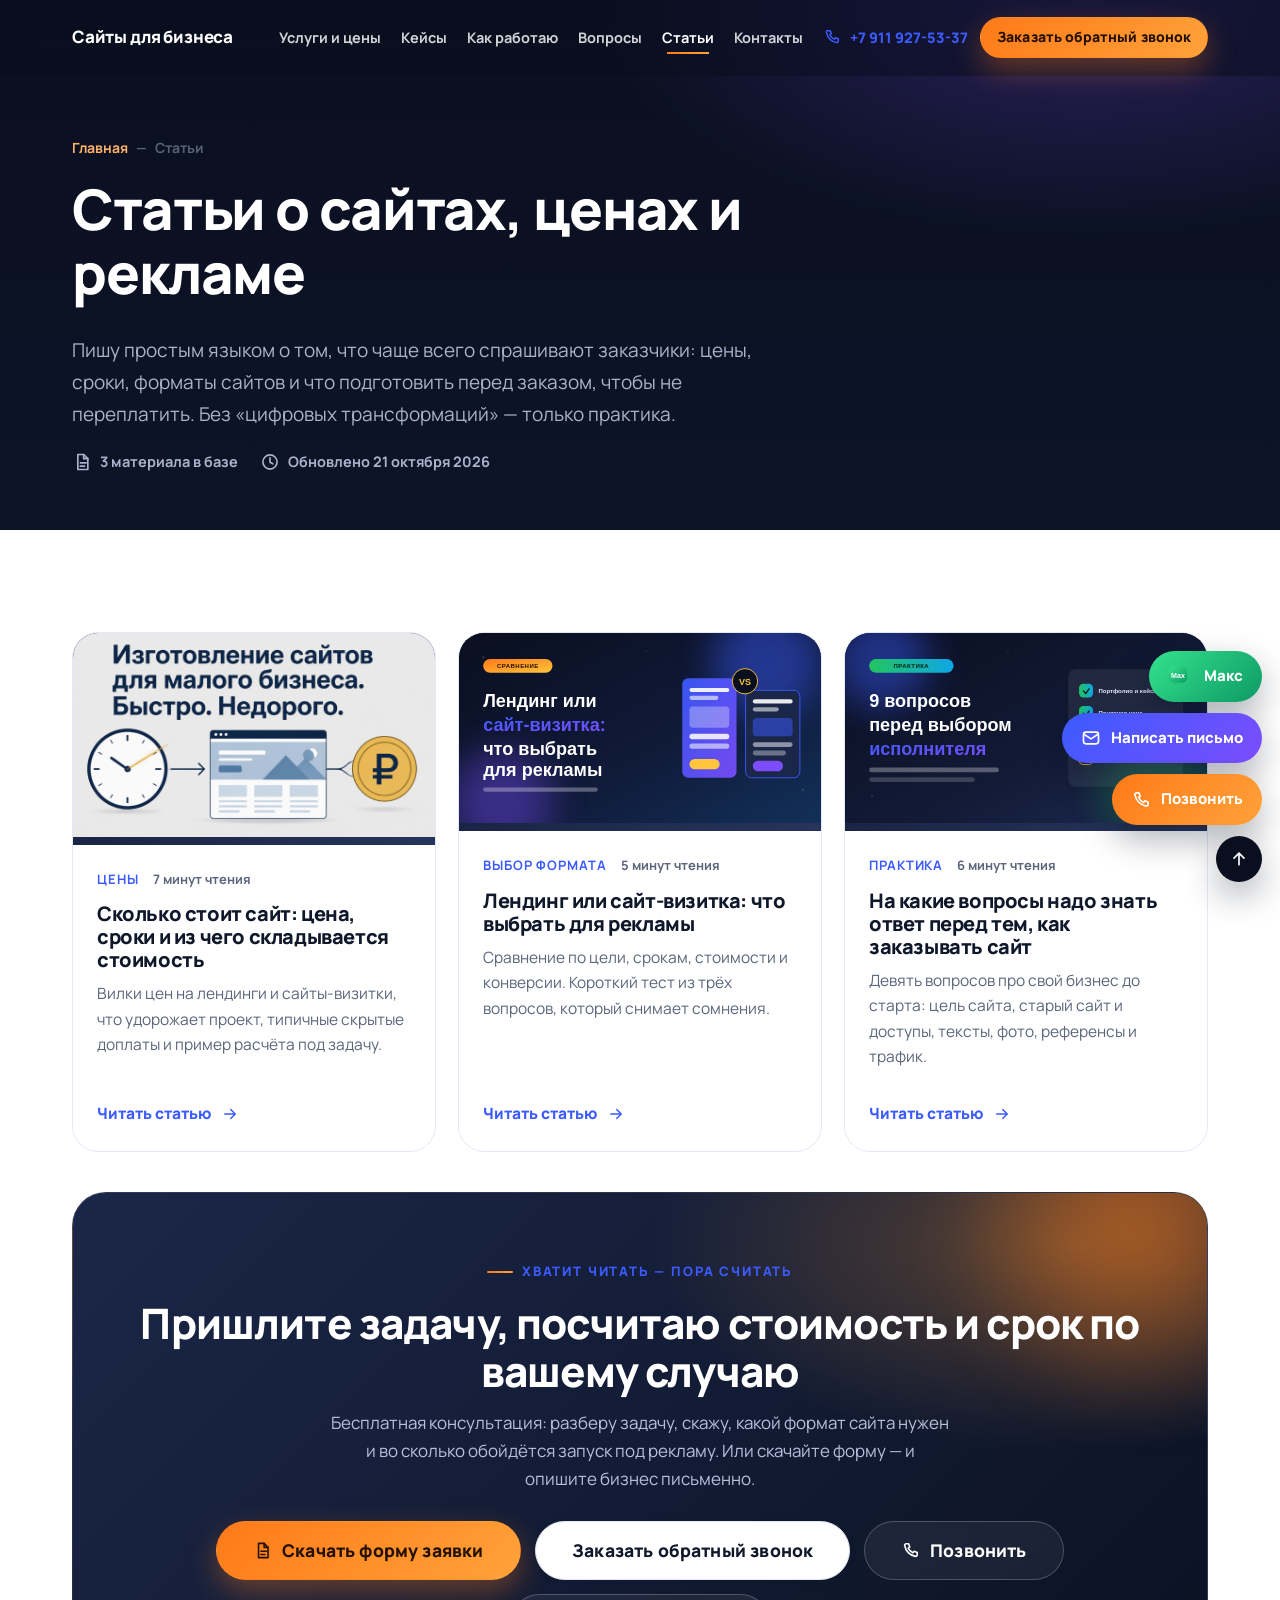
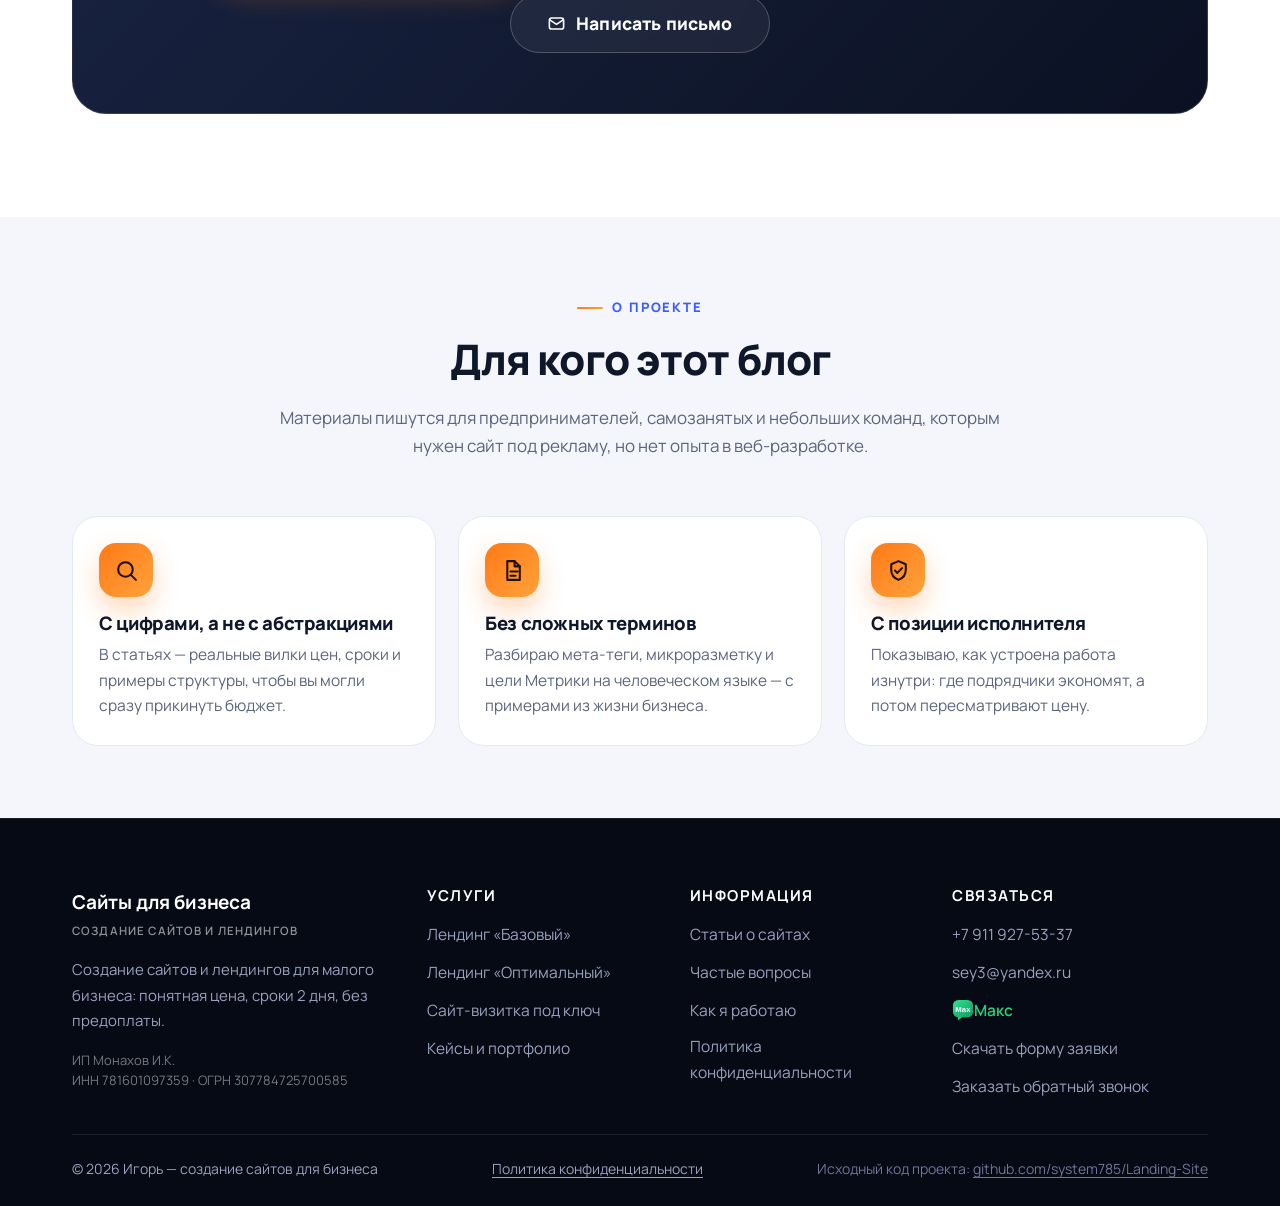
==== articles.html @ fd6c244c "Девять вопросов вместо восьми, раздел 9, опечатка, ссылки на Макс (max.ru) и фирменный зелёный стиль" ====
<!DOCTYPE html>
<html lang="ru">
<head>
  <meta charset="UTF-8">
  <meta name="viewport" content="width=device-width, initial-scale=1.0">

  <title>Статьи о создании сайтов, ценах и сроках | Игорь</title>
  <meta name="description" content="Полезные статьи для предпринимателей: сколько стоит сайт, лендинг или сайт-визитка, что подготовить к заказу и не переплатить. Пишу практикующий разработчик.">
  <meta name="keywords" content="статьи о сайтах, стоимость сайта, лендинг или сайт визитка, что нужно перед заказом сайта, SEO для малого бизнеса">
  <meta name="author" content="Игорь — создание сайтов для бизнеса">
  <meta name="robots" content="index, follow, max-image-preview:large">
  <meta name="theme-color" content="#0A0F1F">
  <link rel="canonical" href="https://system785.github.io/Landing-Site/articles.html">

  <meta property="og:type" content="website">
  <meta property="og:locale" content="ru_RU">
  <meta property="og:site_name" content="Игорь — сайты для бизнеса">
  <meta property="og:title" content="Статьи о создании сайтов, ценах и сроках">
  <meta property="og:description" content="Сколько стоит сайт, что выбрать для рекламы и как не переплатить подрядчику — практические материалы с цифрами.">
  <meta property="og:url" content="https://system785.github.io/Landing-Site/articles.html">
  <meta name="twitter:card" content="summary_large_image">
  <meta name="twitter:title" content="Статьи о создании сайтов, ценах и сроках">
  <meta name="twitter:description" content="Практические материалы о ценах, сроках и выборе подрядчика на сайт.">

  <link rel="icon" type="image/svg+xml" href="img/favicon.svg">
  <link rel="preconnect" href="https://fonts.googleapis.com">
  <link rel="preconnect" href="https://fonts.gstatic.com" crossorigin>
  <link href="https://fonts.googleapis.com/css2?family=Manrope:wght@500;600;700;800&display=swap" rel="stylesheet">
  <link rel="stylesheet" href="css/style.css">

  <script type="application/ld+json">
  {
    "@context": "https://schema.org",
    "@type": "CollectionPage",
    "name": "Статьи о создании сайтов и ценах",
    "url": "https://system785.github.io/Landing-Site/articles.html",
    "inLanguage": "ru-RU",
    "isPartOf": {"@type": "WebSite", "name": "Игорь — сайты для бизнеса", "url": "https://system785.github.io/Landing-Site/"},
    "hasPart": [
      {"@type": "Article", "headline": "Сколько стоит сайт: цена, сроки и из чего складывается стоимость", "url": "https://system785.github.io/Landing-Site/articles/skolko-stoit-sayt-yandex-direct.html", "datePublished": "2026-10-20", "author": {"@type": "Person", "name": "Игорь"}},
      {"@type": "Article", "headline": "Лендинг или сайт-визитка: что выбрать для рекламы", "url": "https://system785.github.io/Landing-Site/articles/lending-ili-sayt-vizitka.html", "datePublished": "2026-10-20", "author": {"@type": "Person", "name": "Игорь"}},
      {"@type": "Article", "headline": "На какие вопросы надо знать ответ перед тем, как заказывать сайт", "url": "https://system785.github.io/Landing-Site/articles/voprosy-pered-zakazom-sayta.html", "datePublished": "2026-10-21", "author": {"@type": "Person", "name": "Игорь"}}
    ]
  }
  </script>

  <script type="application/ld+json">
  {
    "@context": "https://schema.org",
    "@type": "BreadcrumbList",
    "itemListElement": [
      {"@type": "ListItem", "position": 1, "name": "Главная", "item": "https://system785.github.io/Landing-Site/"},
      {"@type": "ListItem", "position": 2, "name": "Статьи", "item": "https://system785.github.io/Landing-Site/articles.html"}
    ]
  }
  </script>
</head>
<body>

  <svg xmlns="http://www.w3.org/2000/svg" style="display:none" aria-hidden="true">
    <symbol id="i-check" viewBox="0 0 24 24"><path d="M4 12.5l5 5L20 6.5"/></symbol>
    <symbol id="i-phone" viewBox="0 0 24 24"><path d="M6.6 3.5h3l1.5 4-2 1.5a12 12 0 0 0 5.9 5.9l1.5-2 4 1.5v3a2 2 0 0 1-2.2 2A17.5 17.5 0 0 1 4.6 5.7 2 2 0 0 1 6.6 3.5z"/></symbol>
    <symbol id="i-mail" viewBox="0 0 24 24"><rect x="3" y="5" width="18" height="14" rx="3"/><path d="M3.5 7.5L12 13l8.5-5.5"/></symbol>
    <symbol id="i-clock" viewBox="0 0 24 24"><circle cx="12" cy="12" r="8.5"/><path d="M12 7v5.2l3.4 2"/></symbol>
    <symbol id="i-shield" viewBox="0 0 24 24"><path d="M12 3l7 3v5.2c0 4.9-3.4 8.4-7 9.8-3.6-1.4-7-4.9-7-9.8V6z"/><path d="M8.6 12l2.3 2.3 4.5-4.6"/></symbol>
    <symbol id="i-arrow" viewBox="0 0 24 24"><path d="M5 12h13M13 6l6 6-6 6"/></symbol>
    <symbol id="i-doc" viewBox="0 0 24 24"><path d="M7 3h7l5 5v13H7z"/><path d="M14 3v5h5M10 13h7M10 17h5"/></symbol>
    <symbol id="i-chat" viewBox="0 0 24 24"><path d="M4 5.5h16v11H9.5L4.5 20.5V16.5H4z"/><path d="M8 10h8M8 13h5"/></symbol>
    <symbol id="i-search" viewBox="0 0 24 24"><circle cx="11" cy="11" r="7"/><path d="M16.2 16.2L21 21"/></symbol>
  </svg>

  <div class="scroll-progress" aria-hidden="true"></div>
  <a class="skip-link" href="#main">Перейти к содержанию</a>

  <header class="header is-scrolled">
    <div class="header__inner">
      <a class="header__brand" href="index.html">Сайты для бизнеса</a>

      <nav class="nav" aria-label="Основная навигация">
        <a href="index.html#services">Услуги и цены</a>
        <a href="index.html#portfolio">Кейсы</a>
        <a href="index.html#process">Как работаю</a>
        <a href="index.html#faq">Вопросы</a>
        <a href="articles.html" data-page>Статьи</a>
        <a href="index.html#contacts">Контакты</a>
      </nav>

      <div class="header__actions">
        <a class="link-phone" href="tel:+79119275337">
          <svg class="icon" aria-hidden="true"><use href="#i-phone"/></svg>+7 911 927-53-37
        </a>
        <a class="btn btn--cta btn--sm" href="#form" data-modal-open>Заказать обратный звонок</a>
        <button class="burger" type="button" aria-label="Открыть меню" aria-expanded="false">
          <span></span><span></span><span></span>
        </button>
      </div>
    </div>
  </header>

  <div class="mobile-menu">
    <a class="m-link" href="index.html">Главная</a>
    <a class="m-link" href="index.html#services">Услуги и цены</a>
    <a class="m-link" href="index.html#portfolio">Кейсы</a>
    <a class="m-link" href="index.html#process">Как я работаю</a>
    <a class="m-link" href="index.html#faq">Частые вопросы</a>
    <a class="m-link" href="articles.html" data-page>Статьи</a>
    <a class="m-link" href="index.html#contacts">Контакты</a>
    <div class="m-contacts">
      <a href="tel:+79119275337"><svg class="icon" aria-hidden="true"><use href="#i-phone"/></svg>+7 911 927-53-37</a>
      <a href="mailto:sey3@yandex.ru"><svg class="icon" aria-hidden="true"><use href="#i-mail"/></svg>sey3@yandex.ru</a>
      <a class="btn btn--cta" href="#form" data-modal-open>Заказать обратный звонок</a>
    </div>
  </div>

  <main id="main">

    <section class="page-head">
      <div class="container">
        <nav class="breadcrumbs" aria-label="Хлебные крошки">
          <a href="index.html">Главная</a><span>—</span><span>Статьи</span>
        </nav>
        <h1>Статьи о сайтах, ценах и рекламе</h1>
        <p class="lead" style="color:#A9B3CC; max-width:720px">
          Пишу простым языком о том, что чаще всего спрашивают заказчики: цены, сроки, форматы сайтов
          и что подготовить перед заказом, чтобы не переплатить. Без «цифровых трансформаций» — только практика.
        </p>
        <div class="page-head__meta">
          <span><svg class="icon" aria-hidden="true"><use href="#i-doc"/></svg> 3 материала в базе</span>
          <span><svg class="icon" aria-hidden="true"><use href="#i-clock"/></svg> Обновлено 21 октября 2026</span>
        </div>
      </div>
    </section>

    <section class="section">
      <div class="container">
        <div class="grid grid-3">
          <article class="article-card reveal">
            <div class="article-card__img">
              <img src="img/banner-price.jpg" width="1536" height="1024" alt="Обложка статьи: сколько стоит сайт — часы, браузер и монетка">
            </div>
            <div class="article-card__body">
              <div class="article-card__meta">Цены <span>7 минут чтения</span></div>
              <h2 style="font-size:20px; margin-bottom:10px">
                <a href="articles/skolko-stoit-sayt-yandex-direct.html">Сколько стоит сайт: цена, сроки и из чего складывается стоимость</a>
              </h2>
              <p>Вилки цен на лендинги и сайты-визитки, что удорожает проект, типичные скрытые доплаты и пример расчёта под задачу.</p>
              <a class="article-card__more" href="articles/skolko-stoit-sayt-yandex-direct.html">
                Читать статью <svg class="icon" aria-hidden="true"><use href="#i-arrow"/></svg>
              </a>
            </div>
          </article>

          <article class="article-card reveal" style="--d:.1s">
            <div class="article-card__img">
              <img src="img/article-landing.svg" width="1200" height="630" alt="Обложка статьи: лендинг или сайт-визитка">
            </div>
            <div class="article-card__body">
              <div class="article-card__meta">Выбор формата <span>5 минут чтения</span></div>
              <h2 style="font-size:20px; margin-bottom:10px">
                <a href="articles/lending-ili-sayt-vizitka.html">Лендинг или сайт-визитка: что выбрать для рекламы</a>
              </h2>
              <p>Сравнение по цели, срокам, стоимости и конверсии. Короткий тест из трёх вопросов, который снимает сомнения.</p>
              <a class="article-card__more" href="articles/lending-ili-sayt-vizitka.html">
                Читать статью <svg class="icon" aria-hidden="true"><use href="#i-arrow"/></svg>
              </a>
            </div>
          </article>

          <article class="article-card reveal" style="--d:.2s">
            <div class="article-card__img">
              <img src="img/article-check.svg" width="1200" height="630" alt="Обложка статьи: вопросы, которые стоит знать до заказа сайта">
            </div>
            <div class="article-card__body">
              <div class="article-card__meta">Практика <span>6 минут чтения</span></div>
              <h2 style="font-size:20px; margin-bottom:10px">
                <a href="articles/voprosy-pered-zakazom-sayta.html">На какие вопросы надо знать ответ перед тем, как заказывать сайт</a>
              </h2>
              <p>Девять вопросов про свой бизнес до старта: цель сайта, старый сайт и доступы, тексты, фото, референсы и трафик.</p>
              <a class="article-card__more" href="articles/voprosy-pered-zakazom-sayta.html">
                Читать статью <svg class="icon" aria-hidden="true"><use href="#i-arrow"/></svg>
              </a>
            </div>
          </article>
        </div>

        <div class="cta-box mt-40 reveal zoom" id="form">
          <span class="eyebrow">Хватит читать — пора считать</span>
          <h2>Пришлите задачу, посчитаю стоимость и срок по вашему случаю</h2>
          <p>Бесплатная консультация: разберу задачу, скажу, какой формат сайта нужен и во сколько обойдётся запуск под рекламу.
            Или скачайте форму — и опишите бизнес письменно.</p>
          <div class="btn-row">
            <a class="btn btn--cta btn--lg" href="files/forma-zayavki.docx" download>
              <svg class="icon" aria-hidden="true"><use href="#i-doc"/></svg> Скачать форму заявки
            </a>
            <a class="btn btn--outline btn--lg" href="#form" data-modal-open>Заказать обратный звонок</a>
            <a class="btn btn--ghost btn--lg" href="tel:+79119275337">
              <svg class="icon" aria-hidden="true"><use href="#i-phone"/></svg> Позвонить
            </a>
            <a class="btn btn--ghost btn--lg" href="mailto:sey3@yandex.ru">
              <svg class="icon" aria-hidden="true"><use href="#i-mail"/></svg> Написать письмо
            </a>
          </div>
        </div>
      </div>
    </section>

    <section class="section section--tint section--tight">
      <div class="container">
        <div class="section-head center reveal">
          <span class="eyebrow">О проекте</span>
          <h2>Для кого этот блог</h2>
          <p>Материалы пишутся для предпринимателей, самозанятых и небольших команд, которым нужен сайт под рекламу, но нет опыта в веб-разработке.</p>
        </div>
        <div class="grid grid-3">
          <article class="trust reveal">
            <i><svg class="icon" aria-hidden="true"><use href="#i-search"/></svg></i>
            <h3>С цифрами, а не с абстракциями</h3>
            <p>В статьях — реальные вилки цен, сроки и примеры структуры, чтобы вы могли сразу прикинуть бюджет.</p>
          </article>
          <article class="trust reveal" style="--d:.1s">
            <i><svg class="icon" aria-hidden="true"><use href="#i-doc"/></svg></i>
            <h3>Без сложных терминов</h3>
            <p>Разбираю мета-теги, микроразметку и цели Метрики на человеческом языке — с примерами из жизни бизнеса.</p>
          </article>
          <article class="trust reveal" style="--d:.2s">
            <i><svg class="icon" aria-hidden="true"><use href="#i-shield"/></svg></i>
            <h3>С позиции исполнителя</h3>
            <p>Показываю, как устроена работа изнутри: где подрядчики экономят, а потом пересматривают цену.</p>
          </article>
        </div>
      </div>
    </section>

  </main>

  <footer class="footer">
    <div class="container">
      <div class="footer__grid">
        <div>
          <div class="footer__brand">
            <b>Сайты для бизнеса</b>
            <span>создание сайтов и лендингов</span>
          </div>
          <p class="footer__about">
            Создание сайтов и лендингов для малого бизнеса: понятная цена,
            сроки 2 дня, без предоплаты.
          </p>
          <p class="footer__legal">
            ИП Монахов И.К.<br>
            ИНН 781601097359 · ОГРН 307784725700585
          </p>
        </div>

        <div>
          <h4>Услуги</h4>
          <ul>
            <li><a href="index.html#services">Лендинг «Базовый»</a></li>
            <li><a href="index.html#services">Лендинг «Оптимальный»</a></li>
            <li><a href="index.html#services">Сайт-визитка под ключ</a></li>
            <li><a href="index.html#portfolio">Кейсы и портфолио</a></li>
          </ul>
        </div>

        <div>
          <h4>Информация</h4>
          <ul>
            <li><a href="articles.html">Статьи о сайтах</a></li>
            <li><a href="index.html#faq">Частые вопросы</a></li>
            <li><a href="index.html#process">Как я работаю</a></li>
            <li><a href="privacy.html">Политика конфиденциальности</a></li>
          </ul>
        </div>

        <div>
          <h4>Связаться</h4>
          <ul>
            <li><a href="tel:+79119275337">+7 911 927-53-37</a></li>
            <li><a href="mailto:sey3@yandex.ru">sey3@yandex.ru</a></li>
            <li><a class="link-max" href="https://max.ru/" target="_blank" rel="noopener"><img class="max-logo" src="img/max-logo.svg" alt="" width="22" height="22">Макс</a></li>
            <li><a href="files/forma-zayavki.docx" download>Скачать форму заявки</a></li>
            <li><a href="#form" data-modal-open>Заказать обратный звонок</a></li>
          </ul>
        </div>
      </div>

      <div class="footer__bottom">
        <span>© <span data-year>2026</span> Игорь — создание сайтов для бизнеса</span>
        <span><a href="privacy.html">Политика конфиденциальности</a></span>
        <span class="footer__dev">
          Исходный код проекта:
          <a href="https://github.com/system785/Landing-Site" target="_blank" rel="noopener">github.com/system785/Landing-Site</a>
        </span>
      </div>
    </div>
  </footer>

  <div class="fab">
    <a class="fab__wa" href="https://max.ru/" target="_blank" rel="noopener"
       aria-label="Написать в мессенджер Макс">
      <img class="max-logo" src="img/max-logo.svg" alt="" width="22" height="22"><span class="fab__label">Макс</span>
    </a>
    <a class="fab__mail" href="mailto:sey3@yandex.ru" aria-label="Написать письмо">
      <svg class="icon" aria-hidden="true"><use href="#i-mail"/></svg><span class="fab__label">Написать письмо</span>
    </a>
    <a class="fab__call" href="tel:+79119275337" aria-label="Позвонить">
      <svg class="icon" aria-hidden="true"><use href="#i-phone"/></svg><span class="fab__label">Позвонить</span>
    </a>
    <button class="fab__top" type="button" aria-label="Наверх">
      <svg class="icon" aria-hidden="true" style="transform:rotate(-90deg)"><use href="#i-arrow"/></svg>
    </button>
  </div>

  <div class="modal" role="dialog" aria-modal="true" aria-labelledby="modal-title">
    <div class="modal__card">
      <button class="modal__close" type="button" aria-label="Закрыть" data-modal-close>&times;</button>
      <div class="modal__head">
        <h3 id="modal-title">Заказать обратный звонок</h3>
        <p>Оставьте контакты — вернусь с расчётом цены и срока в течение 30 минут.</p>
      </div>
      <form data-lead-form novalidate>
        <div class="form-grid">
          <div class="field">
            <label for="m-name">Как вас зовут *</label>
            <input type="text" id="m-name" name="name" placeholder="Например: Игорь" required autocomplete="name">
            <span class="field__error">Пожалуйста, укажите имя</span>
          </div>
          <div class="field">
            <label for="m-phone">Телефон *</label>
            <input type="tel" id="m-phone" name="phone" placeholder="+7 (___) ___-__-__" required autocomplete="tel">
            <span class="field__error">Укажите телефон не короче 10 цифр</span>
          </div>
          <div class="field">
            <label for="m-task">Что нужно сделать</label>
            <textarea id="m-task" name="task" placeholder="Например: лендинг под рекламу ремонт квартир"></textarea>
          </div>
        </div>
        <button class="btn btn--cta btn--block btn--lg mt-24" type="submit">
          Отправить заявку <svg class="icon" aria-hidden="true"><use href="#i-arrow"/></svg>
        </button>
        <p class="form-note">Нажимая кнопку, вы соглашаетесь с <a href="privacy.html">политикой конфиденциальности</a>.</p>
        <div class="form-success" role="status">
          <i><svg class="icon" aria-hidden="true"><use href="#i-check"/></svg></i>
          <h4>Заявка сформирована!</h4>
          <p>Письмо открылось в почтовом клиенте. Если нет — напишите на sey3@yandex.ru или позвоните: +7 911 927-53-37.</p>
          <div class="btn-row center mt-24">
            <a class="btn btn--outline btn--sm" href="tel:+79119275337">Позвонить</a>
            <a class="btn btn--max btn--sm" href="https://max.ru/" target="_blank" rel="noopener"><img class="max-logo" src="img/max-logo.svg" alt="" width="22" height="22">Макс</a>
          </div>
        </div>
      </form>
    </div>
  </div>

  <script src="js/main.js" defer></script>
</body>
</html>
---- css/style.css ----
/* =========================================================
   Макс — сайты для Яндекс.Директ
   Дизайн-система лендинга: тёмный герой + светлые секции
   ========================================================= */

:root {
  /* Цвета */
  --ink: #0A0F1F;
  --ink-800: #101830;
  --ink-700: #17223F;
  --ink-600: #1F2C4E;
  --paper: #FFFFFF;
  --paper-2: #F4F6FC;
  --paper-3: #EDF0FA;
  --line: #E3E8F5;
  --line-dark: rgba(255, 255, 255, .10);

  --text: #0F172A;
  --muted: #5B657B;
  --muted-dark: #A9B3CC;

  --brand: #3B5BFF;
  --brand-2: #7C4DFF;
  --brand-grad: linear-gradient(135deg, #3B5BFF 0%, #7C4DFF 100%);

  --cta: #FF7A18;
  --cta-2: #FFA23A;
  --cta-grad: linear-gradient(135deg, #FF7A18 0%, #FFA23A 100%);

  --green: #22C55E;
  --red: #EF4444;

  /* Формы и тени */
  --r-sm: 12px;
  --r: 18px;
  --r-lg: 26px;
  --r-xl: 34px;

  --sh-sm: 0 2px 8px rgba(15, 23, 42, .06);
  --sh-md: 0 14px 34px rgba(15, 23, 42, .10);
  --sh-lg: 0 30px 70px rgba(10, 15, 31, .18);
  --sh-cta: 0 12px 30px rgba(255, 122, 24, .35);

  --container: 1180px;
  --header-h: 76px;

  --font: 'Manrope', -apple-system, BlinkMacSystemFont, 'Segoe UI', Roboto,
    'Helvetica Neue', Arial, sans-serif;
}

/* ---------- Reset ---------- */
*,
*::before,
*::after { box-sizing: border-box; }

html {
  scroll-behavior: smooth;
  -webkit-text-size-adjust: 100%;
}

body {
  margin: 0;
  font-family: var(--font);
  font-size: 17px;
  line-height: 1.65;
  color: var(--text);
  background: var(--paper);
  overflow-x: hidden;
  -webkit-font-smoothing: antialiased;
  text-rendering: optimizeLegibility;
}

img, svg { max-width: 100%; }
img { height: auto; }
svg { display: block; }
a { color: inherit; text-decoration: none; }
ul, ol { margin: 0; padding: 0; list-style: none; }
button { font-family: inherit; cursor: pointer; }
input, textarea, select, button { font-family: inherit; font-size: inherit; }

::selection { background: rgba(59, 91, 255, .22); }

.skip-link {
  position: absolute;
  left: -9999px;
  top: 0;
  background: var(--brand);
  color: #fff;
  padding: 10px 18px;
  border-radius: 0 0 10px 0;
  z-index: 999;
}
.skip-link:focus { left: 0; }

/* ---------- Типографика ---------- */
h1, h2, h3, h4 {
  margin: 0 0 .5em;
  line-height: 1.15;
  font-weight: 800;
  letter-spacing: -.02em;
}

h1 { font-size: clamp(32px, 5.2vw, 56px); }
h2 { font-size: clamp(27px, 3.8vw, 42px); }
h3 { font-size: clamp(19px, 2.2vw, 23px); }
h4 { font-size: 17px; font-weight: 700; }

p { margin: 0 0 1em; }
p:last-child { margin-bottom: 0; }

.lead {
  font-size: clamp(16px, 2vw, 19px);
  color: var(--muted);
  line-height: 1.7;
}

.section-dark .lead { color: var(--muted-dark); }

.eyebrow {
  display: inline-flex;
  align-items: center;
  gap: 9px;
  font-size: 13px;
  font-weight: 800;
  letter-spacing: .14em;
  text-transform: uppercase;
  color: var(--brand);
  margin-bottom: 16px;
}
.eyebrow::before {
  content: "";
  width: 26px;
  height: 2px;
  background: var(--cta-grad);
  border-radius: 2px;
}
.section-dark .eyebrow { color: #93A8FF; }

.text-grad {
  background: var(--cta-grad);
  -webkit-background-clip: text;
  background-clip: text;
  color: transparent;
}
.text-brand {
  background: var(--brand-grad);
  -webkit-background-clip: text;
  background-clip: text;
  color: transparent;
}

/* ---------- Иконки ---------- */
.icon {
  width: 20px;
  height: 20px;
  fill: none;
  stroke: currentColor;
  stroke-width: 2;
  stroke-linecap: round;
  stroke-linejoin: round;
  flex: none;
}
.btn .icon { width: 19px; height: 19px; }
.hero__points .icon { width: 18px; height: 18px; }
.pain i .icon,
.trust i .icon,
.contact-item i .icon,
.float-card i .icon { width: 25px; height: 25px; }
.faq__q .icon { width: 22px; height: 22px; }
.about__list .icon { width: 22px; height: 22px; }
.price-card ul li .icon { width: 18px; height: 18px; }
.price-card__term .icon { width: 16px; height: 16px; }
.price-note .icon { width: 22px; height: 22px; color: var(--brand); }
.form-success i .icon { width: 32px; height: 32px; stroke-width: 2.6; }
.article-card__more .icon { width: 18px; height: 18px; }
.mobile-menu .m-contacts .icon { width: 21px; height: 21px; }
.link-phone .icon { width: 18px; height: 18px; }

/* ---------- Раскладка ---------- */
.container {
  width: 100%;
  max-width: var(--container);
  margin-inline: auto;
  padding-inline: 22px;
}

.section { padding: clamp(56px, 8vw, 104px) 0; position: relative; }
.section--tight { padding: clamp(44px, 6vw, 72px) 0; }

.section--tint { background: var(--paper-2); }

.section-dark {
  background: var(--ink);
  color: #fff;
  overflow: hidden;
}
.section-dark h2,
.section-dark h3 { color: #fff; }

.section-head {
  max-width: 760px;
  margin-bottom: clamp(32px, 5vw, 56px);
}
.section-head.center {
  margin-inline: auto;
  text-align: center;
}
.section-head.center .eyebrow { justify-content: center; }
.section-head p { color: var(--muted); font-size: 17px; }
.section-dark .section-head p { color: var(--muted-dark); }

.grid { display: grid; gap: 22px; }
.grid-2 { grid-template-columns: repeat(2, 1fr); }
.grid-3 { grid-template-columns: repeat(3, 1fr); }
.grid-4 { grid-template-columns: repeat(4, 1fr); }

/* ---------- Кнопки ---------- */
.btn {
  position: relative;
  display: inline-flex;
  align-items: center;
  justify-content: center;
  gap: 10px;
  padding: 15px 28px;
  border: 1px solid transparent;
  border-radius: 999px;
  font-weight: 800;
  font-size: 16px;
  line-height: 1.2;
  letter-spacing: .01em;
  text-align: center;
  transition: transform .25s cubic-bezier(.22, 1, .36, 1),
    box-shadow .25s ease, background-color .25s ease, color .25s ease,
    border-color .25s ease, filter .25s ease;
  will-change: transform;
}
.btn svg { flex: none; }
.btn:hover { transform: translateY(-3px); }
.btn:active { transform: translateY(-1px) scale(.99); }
.btn:focus-visible { outline: 3px solid rgba(59, 91, 255, .55); outline-offset: 3px; }

.btn--cta {
  background: var(--cta-grad);
  color: #231000;
  box-shadow: var(--sh-cta);
}
.btn--cta:hover { filter: brightness(1.06); box-shadow: 0 18px 38px rgba(255, 122, 24, .42); }

.btn--brand {
  background: var(--brand-grad);
  color: #fff;
  box-shadow: 0 12px 30px rgba(59, 91, 255, .35);
}
.btn--brand:hover { box-shadow: 0 18px 38px rgba(59, 91, 255, .45); }

.btn--ghost {
  background: rgba(255, 255, 255, .06);
  border-color: rgba(255, 255, 255, .22);
  color: #fff;
  backdrop-filter: blur(8px);
}
.btn--ghost:hover { background: rgba(255, 255, 255, .14); border-color: rgba(255, 255, 255, .4); }

.btn--outline {
  background: #fff;
  border-color: var(--line);
  color: var(--text);
  box-shadow: var(--sh-sm);
}
.btn--outline:hover { border-color: var(--brand); color: var(--brand); box-shadow: var(--sh-md); }

.btn--dark { background: var(--ink); color: #fff; }
.btn--dark:hover { background: var(--ink-700); box-shadow: var(--sh-md); }

.btn--sm { padding: 11px 20px; font-size: 14.5px; }
.btn--lg { padding: 18px 36px; font-size: 17.5px; }
.btn--block { width: 100%; }

.btn-row {
  display: flex;
  flex-wrap: wrap;
  gap: 14px;
  align-items: center;
}
.btn-row.center { justify-content: center; }

.link-phone {
  display: inline-flex;
  align-items: center;
  gap: 9px;
  font-weight: 800;
  white-space: nowrap;
  color: var(--brand);
  transition: color .2s ease, transform .2s ease;
}
.link-phone:hover { color: var(--brand-2); transform: translateY(-2px); }
.section-dark .link-phone { color: #FFB268; }
.section-dark .link-phone:hover { color: #FFD1A8; }

/* ---------- Шапка ---------- */
.header {
  position: fixed;
  inset: 0 0 auto;
  z-index: 100;
  height: var(--header-h);
  display: flex;
  align-items: center;
  background: rgba(10, 15, 31, .55);
  backdrop-filter: blur(14px);
  -webkit-backdrop-filter: blur(14px);
  border-bottom: 1px solid transparent;
  transition: background .35s ease, height .35s ease, border-color .35s ease,
    box-shadow .35s ease;
}
.header.is-scrolled {
  height: 66px;
  background: rgba(255, 255, 255, .92);
  border-bottom-color: var(--line);
  box-shadow: 0 8px 30px rgba(15, 23, 42, .08);
}
.header__inner {
  display: flex;
  align-items: center;
  gap: 16px;
  width: 100%;
  max-width: var(--container);
  margin-inline: auto;
  padding-inline: 22px;
}

.header__brand {
  display: inline-flex;
  align-items: baseline;
  gap: 8px;
  flex: none;
  margin-right: 8px;
  font-weight: 800;
  font-size: 17px;
  letter-spacing: -.01em;
  white-space: nowrap;
  color: #fff;
  transition: color .3s ease;
}
.header__brand i {
  font-style: normal;
  font-size: 11px;
  font-weight: 700;
  letter-spacing: .12em;
  text-transform: uppercase;
  opacity: .55;
}
.header.is-scrolled .header__brand { color: var(--text); }

.logo {
  display: inline-flex;
  align-items: center;
  gap: 11px;
  font-weight: 800;
  color: #fff;
  flex: none;
  transition: color .3s ease;
}
.header.is-scrolled .logo { color: var(--text); }

.logo__mark {
  width: 40px;
  height: 40px;
  flex: none;
  border-radius: 13px;
  background: var(--cta-grad);
  display: grid;
  place-items: center;
  color: #241000;
  font-size: 19px;
  font-weight: 800;
  box-shadow: 0 8px 20px rgba(255, 122, 24, .35);
}
.logo__text { display: flex; flex-direction: column; line-height: 1.1; }
.logo__text b { font-size: 17px; letter-spacing: -.01em; }
.logo__text span { font-size: 11.5px; font-weight: 600; opacity: .7; letter-spacing: .04em; }

.nav {
  display: flex;
  align-items: center;
  gap: 4px;
  margin-left: auto;
  flex: 1 1 auto;
  justify-content: flex-end;
  min-width: 0;
}
.nav a {
  position: relative;
  padding: 9px 10px;
  border-radius: 10px;
  font-size: 15px;
  font-weight: 700;
  white-space: nowrap;
  color: rgba(255, 255, 255, .82);
  transition: color .25s ease, background .25s ease;
}
.header.is-scrolled .nav a { color: var(--muted); }
.nav a::after {
  content: "";
  position: absolute;
  left: 13px;
  right: 13px;
  bottom: 4px;
  height: 2px;
  background: var(--cta-grad);
  transform: scaleX(0);
  transform-origin: left;
  transition: transform .3s cubic-bezier(.22, 1, .36, 1);
}
.nav a:hover { color: #fff; }
.header.is-scrolled .nav a:hover { color: var(--brand); }
.nav a:hover::after,
.nav a.is-active::after { transform: scaleX(1); }
.nav a.is-active { color: #fff; }
.header.is-scrolled .nav a.is-active { color: var(--brand); }

.header__actions { display: flex; align-items: center; gap: 12px; flex: none; }

.burger {
  display: none;
  width: 46px;
  height: 46px;
  border: 1px solid rgba(255, 255, 255, .25);
  border-radius: 13px;
  background: rgba(255, 255, 255, .08);
  padding: 0;
  position: relative;
}
.header.is-scrolled .burger { border-color: var(--line); background: #fff; }
.burger span {
  position: absolute;
  left: 13px;
  right: 13px;
  height: 2.5px;
  border-radius: 3px;
  background: #fff;
  transition: transform .3s ease, opacity .2s ease, background .3s ease;
}
.header.is-scrolled .burger span { background: var(--text); }
.burger span:nth-child(1) { top: 16px; }
.burger span:nth-child(2) { top: 22px; }
.burger span:nth-child(3) { top: 28px; }
.burger.is-open span:nth-child(1) { transform: translateY(6px) rotate(45deg); }
.burger.is-open span:nth-child(2) { opacity: 0; }
.burger.is-open span:nth-child(3) { transform: translateY(-6px) rotate(-45deg); }

/* Мобильное меню */
.mobile-menu {
  position: fixed;
  inset: 0;
  z-index: 99;
  background: rgba(10, 15, 31, .97);
  backdrop-filter: blur(10px);
  padding: calc(var(--header-h) + 26px) 26px 40px;
  display: flex;
  flex-direction: column;
  gap: 6px;
  opacity: 0;
  visibility: hidden;
  transform: translateY(-12px);
  transition: opacity .35s ease, transform .35s ease, visibility .35s;
  overflow-y: auto;
}
.mobile-menu.is-open { opacity: 1; visibility: visible; transform: none; }
.mobile-menu a.m-link {
  padding: 15px 4px;
  font-size: 21px;
  font-weight: 800;
  color: #fff;
  border-bottom: 1px solid rgba(255, 255, 255, .09);
  transition: color .2s ease, padding-left .25s ease;
}
.mobile-menu a.m-link:hover { color: var(--cta-2); padding-left: 8px; }
.mobile-menu .m-contacts { margin-top: auto; display: grid; gap: 12px; padding-top: 26px; }
.mobile-menu .m-contacts a {
  display: flex;
  align-items: center;
  gap: 11px;
  color: #fff;
  font-weight: 700;
}

/* Прогресс скролла */
.scroll-progress {
  position: fixed;
  top: 0;
  left: 0;
  height: 3px;
  width: 0;
  z-index: 120;
  background: var(--cta-grad);
  box-shadow: 0 0 12px rgba(255, 122, 24, .7);
  transition: width .1s linear;
}

/* ---------- Герой ---------- */
.hero {
  position: relative;
  padding: calc(var(--header-h) + clamp(40px, 7vw, 86px)) 0 clamp(50px, 7vw, 90px);
  background: radial-gradient(1100px 620px at 78% 8%, rgba(124, 77, 255, .30), transparent 60%),
    radial-gradient(900px 560px at 8% 92%, rgba(59, 91, 255, .26), transparent 62%),
    linear-gradient(180deg, #0A0F1F 0%, #0D1428 60%, #0A0F1F 100%);
  color: #fff;
  overflow: hidden;
}
.hero::after {
  content: "";
  position: absolute;
  inset: auto 0 0;
  height: 1px;
  background: rgba(255, 255, 255, .08);
}

.hero__grid {
  position: relative;
  z-index: 2;
  display: grid;
  grid-template-columns: 1.08fr .92fr;
  gap: clamp(28px, 5vw, 56px);
  align-items: center;
}

.hero__badge {
  display: inline-flex;
  align-items: center;
  gap: 10px;
  padding: 8px 16px 8px 9px;
  border-radius: 999px;
  background: rgba(255, 255, 255, .07);
  border: 1px solid rgba(255, 255, 255, .16);
  font-size: 13.5px;
  font-weight: 700;
  color: #DCE3F5;
  margin-bottom: 22px;
}
.hero__badge b {
  background: var(--cta-grad);
  color: #241000;
  border-radius: 999px;
  padding: 3px 11px;
  font-size: 12.5px;
  letter-spacing: .03em;
}

.hero h1 { color: #fff; margin-bottom: 20px; }
.hero h1 .text-grad { filter: drop-shadow(0 6px 22px rgba(255, 122, 24, .35)); }

.hero__sub {
  font-size: clamp(16px, 2vw, 19px);
  color: #B7C0DA;
  max-width: 560px;
  margin-bottom: 28px;
}

.hero__points {
  display: flex;
  flex-wrap: wrap;
  gap: 10px 22px;
  margin-bottom: 30px;
}
.hero__points li {
  display: flex;
  align-items: center;
  gap: 9px;
  font-size: 15px;
  font-weight: 700;
  color: #D7DDF0;
}
.hero__points svg { color: var(--green); }

.hero__note {
  display: flex;
  align-items: center;
  gap: 12px;
  margin-top: 24px;
  font-size: 14px;
  color: #93A0C0;
}
.hero__avatars { display: flex; }
.hero__avatars span {
  width: 34px;
  height: 34px;
  border-radius: 50%;
  border: 2px solid var(--ink);
  margin-left: -10px;
  display: grid;
  place-items: center;
  font-size: 14px;
  font-weight: 800;
  color: #fff;
}
.hero__avatars span:first-child { margin-left: 0; }
.hero__avatars span:nth-child(1) { background: linear-gradient(135deg, #3B5BFF, #7C4DFF); }
.hero__avatars span:nth-child(2) { background: linear-gradient(135deg, #FF7A18, #FFA23A); }
.hero__avatars span:nth-child(3) { background: linear-gradient(135deg, #22C55E, #0EA5E9); }

/* Портрет */
.hero__visual { position: relative; }

.portrait {
  position: relative;
  border-radius: var(--r-xl);
  overflow: hidden;
  box-shadow: var(--sh-lg);
  border: 1px solid rgba(255, 255, 255, .14);
  animation: floatY 7s ease-in-out infinite;
  background: linear-gradient(160deg, #1B2748, #101832);
}
.portrait img { width: 100%; height: auto; aspect-ratio: 6 / 7; object-fit: cover; object-position: center 20%; }
.about__media img { width: 100%; height: auto; aspect-ratio: 6 / 7; object-fit: cover; object-position: center 20%; }

.float-card {
  position: absolute;
  display: flex;
  align-items: center;
  gap: 11px;
  padding: 12px 17px;
  border-radius: 16px;
  background: rgba(255, 255, 255, .95);
  color: var(--text);
  box-shadow: 0 18px 44px rgba(0, 0, 0, .35);
  font-size: 14px;
  font-weight: 700;
  z-index: 3;
  animation: floatY 5.5s ease-in-out infinite;
}
.float-card i {
  width: 38px;
  height: 38px;
  border-radius: 12px;
  display: grid;
  place-items: center;
  font-style: normal;
  font-size: 18px;
  color: #fff;
  flex: none;
}
.float-card b { display: block; font-size: 16px; font-weight: 800; letter-spacing: -.01em; }
.float-card small { color: var(--muted); font-weight: 600; font-size: 12.5px; }
.float-card--1 { top: 7%; left: -7%; animation-delay: .4s; }
.float-card--1 i { background: var(--brand-grad); }
.float-card--2 { bottom: 16%; right: -6%; animation-delay: 1.4s; }
.float-card--2 i { background: var(--cta-grad); }
.float-card--3 { bottom: -4%; left: 4%; animation-delay: 2.2s; }
.float-card--3 i { background: linear-gradient(135deg, #22C55E, #16A34A); }

.blob {
  position: absolute;
  border-radius: 50%;
  filter: blur(70px);
  opacity: .55;
  pointer-events: none;
  z-index: 1;
}
.blob--1 { width: 460px; height: 460px; background: #7C4DFF; top: -140px; right: -120px; }
.blob--2 { width: 380px; height: 380px; background: #3B5BFF; bottom: -160px; left: -120px; }
.blob--3 { width: 300px; height: 300px; background: #FF7A18; top: 40%; left: 44%; opacity: .18; }

/* ---------- Полоса цифр ---------- */
.stats {
  background: linear-gradient(90deg, #0D1428, #131C38, #0D1428);
  border-block: 1px solid rgba(255, 255, 255, .08);
  padding: clamp(26px, 4vw, 40px) 0;
}
.stats__grid {
  display: grid;
  grid-template-columns: repeat(4, 1fr);
  gap: 18px;
  text-align: center;
}
.stat b {
  display: block;
  font-size: clamp(26px, 3.6vw, 40px);
  font-weight: 800;
  letter-spacing: -.03em;
  background: var(--cta-grad);
  -webkit-background-clip: text;
  background-clip: text;
  color: transparent;
  line-height: 1.1;
}
.stat span {
  font-size: 14px;
  color: var(--muted-dark);
  font-weight: 600;
}

/* ---------- Карточки болей ---------- */
.pain {
  position: relative;
  background: #fff;
  border: 1px solid var(--line);
  border-radius: var(--r-lg);
  padding: 28px 26px;
  transition: transform .35s cubic-bezier(.22, 1, .36, 1), box-shadow .35s ease,
    border-color .35s ease;
  overflow: hidden;
}
.pain::before {
  content: "";
  position: absolute;
  inset: 0 auto 0 0;
  width: 4px;
  background: var(--cta-grad);
  transform: scaleY(0);
  transform-origin: top;
  transition: transform .4s cubic-bezier(.22, 1, .36, 1);
}
.pain:hover { transform: translateY(-8px); box-shadow: var(--sh-md); border-color: transparent; }
.pain:hover::before { transform: scaleY(1); }
.pain i {
  width: 52px;
  height: 52px;
  border-radius: 16px;
  display: grid;
  place-items: center;
  background: rgba(59, 91, 255, .10);
  color: var(--brand);
  margin-bottom: 16px;
}
.pain h3 { margin-bottom: 8px; font-size: 19px; }
.pain p { color: var(--muted); font-size: 15.5px; margin: 0; }

/* ---------- Услуги и цены ---------- */
.price-card {
  position: relative;
  display: flex;
  flex-direction: column;
  background: #fff;
  border: 1px solid var(--line);
  border-radius: var(--r-lg);
  padding: 32px 28px;
  transition: transform .35s cubic-bezier(.22, 1, .36, 1), box-shadow .35s ease;
}
.price-card:hover { transform: translateY(-10px); box-shadow: var(--sh-lg); }
.price-card__tag {
  position: absolute;
  top: -14px;
  left: 50%;
  transform: translateX(-50%);
  background: var(--cta-grad);
  color: #241000;
  font-size: 12.5px;
  font-weight: 800;
  letter-spacing: .06em;
  text-transform: uppercase;
  padding: 6px 16px;
  border-radius: 999px;
  box-shadow: 0 8px 20px rgba(255, 122, 24, .4);
  white-space: nowrap;
}
.price-card h3 { font-size: 21px; margin-bottom: 6px; }
.price-card__desc { color: var(--muted); font-size: 15px; min-height: 48px; }
.price-card__sum {
  display: flex;
  flex-wrap: wrap;
  align-items: baseline;
  gap: 2px 10px;
  margin: 14px 0 4px;
}
.price-card__sum b {
  font-size: clamp(34px, 4vw, 44px);
  font-weight: 800;
  letter-spacing: -.03em;
  color: var(--text);
  white-space: nowrap;
}
.price-card__sum span {
  color: var(--muted);
  font-weight: 700;
  font-size: 14px;
  flex-basis: 100%;
}
.price-card__old { color: #94A0B8; text-decoration: line-through; font-weight: 700; font-size: 15px; }
.price-card__term {
  display: inline-flex;
  align-items: center;
  gap: 7px;
  font-size: 14px;
  font-weight: 700;
  color: var(--brand);
  background: rgba(59, 91, 255, .09);
  padding: 6px 13px;
  border-radius: 999px;
  align-self: flex-start;
  margin-bottom: 18px;
}
.price-card ul { display: grid; gap: 11px; margin-bottom: 24px; }
.price-card ul li {
  display: flex;
  gap: 11px;
  font-size: 15.5px;
  color: var(--muted);
  line-height: 1.5;
}
.price-card ul li svg { flex: none; color: var(--green); margin-top: 3px; }
.price-card ul li b { color: var(--text); font-weight: 700; }
.price-card .btn { margin-top: auto; }
.price-card__foot { display: grid; gap: 10px; margin-top: auto; }

.price-card--dark {
  background: linear-gradient(165deg, #131C38 0%, #0B1122 100%);
  border-color: rgba(255, 255, 255, .14);
  color: #fff;
  box-shadow: 0 34px 70px rgba(10, 15, 31, .35);
}
.price-card--dark h3,
.price-card--dark .price-card__sum b { color: #fff; }
.price-card--dark .price-card__desc,
.price-card--dark .price-card__sum span,
.price-card--dark ul li { color: #AEB8D2; }
.price-card--dark ul li b { color: #fff; }
.price-card--dark .price-card__old { color: #7C87A6; }

.price-note {
  margin-top: 30px;
  display: flex;
  align-items: center;
  gap: 14px;
  flex-wrap: wrap;
  justify-content: center;
  background: rgba(255, 255, 255, .7);
  border: 1px dashed var(--line);
  border-radius: var(--r);
  padding: 16px 22px;
  font-size: 15px;
  color: var(--muted);
  text-align: center;
}
.price-note b { color: var(--text); }

/* Компактный прайс вместо трёх тарифов */
.price-single {
  display: grid;
  grid-template-columns: repeat(2, minmax(0, 1fr));
  gap: 26px;
  align-items: stretch;
  max-width: 960px;
  margin-inline: auto;
}
.price-single .price-card { display: flex; flex-direction: column; }
.price-single .price-card__desc { margin-bottom: 4px; }
.price-single .price-card ul { margin-bottom: 18px; }

@media (max-width: 860px) {
  .price-single { grid-template-columns: 1fr; }
}

/* ---------- Кейсы ---------- */
.case {
  position: relative;
  background: #fff;
  border: 1px solid var(--line);
  border-radius: var(--r-lg);
  overflow: hidden;
  transition: transform .35s cubic-bezier(.22, 1, .36, 1), box-shadow .35s ease;
  display: flex;
  flex-direction: column;
}
.case:hover { transform: translateY(-9px); box-shadow: var(--sh-lg); }
.case__img { position: relative; overflow: hidden; background: var(--ink-700); }
.case__img img {
  width: 100%;
  transition: transform .6s cubic-bezier(.22, 1, .36, 1);
}
.case:hover .case__img img { transform: scale(1.05); }
.case__badge {
  position: absolute;
  top: 14px;
  left: 14px;
  background: rgba(10, 15, 31, .78);
  backdrop-filter: blur(6px);
  color: #fff;
  font-size: 12.5px;
  font-weight: 700;
  padding: 6px 13px;
  border-radius: 999px;
}
.case__body { padding: 24px 24px 26px; display: flex; flex-direction: column; flex: 1; }
.case__body h3 { font-size: 20px; margin-bottom: 8px; }
.case__body p { color: var(--muted); font-size: 15.5px; }
.case__metrics {
  display: flex;
  gap: 18px;
  flex-wrap: wrap;
  padding-top: 16px;
  margin-top: auto;
  border-top: 1px dashed var(--line);
}
.case__metrics div b { display: block; font-size: 21px; font-weight: 800; color: var(--brand); letter-spacing: -.02em; }
.case__metrics div span { font-size: 13px; color: var(--muted); font-weight: 600; }

/* ---------- Процесс ---------- */
.steps { position: relative; display: grid; gap: 18px; }
.step {
  position: relative;
  display: grid;
  grid-template-columns: 64px 1fr;
  gap: 20px;
  align-items: start;
  padding: 22px 24px;
  border-radius: var(--r-lg);
  background: rgba(255, 255, 255, .045);
  border: 1px solid rgba(255, 255, 255, .10);
  transition: background .35s ease, border-color .35s ease, transform .35s ease;
}
.step:hover {
  background: rgba(255, 255, 255, .085);
  border-color: rgba(255, 162, 58, .45);
  transform: translateX(8px);
}
.step__num {
  width: 64px;
  height: 64px;
  border-radius: 20px;
  display: grid;
  place-items: center;
  font-size: 24px;
  font-weight: 800;
  background: var(--brand-grad);
  color: #fff;
  box-shadow: 0 14px 30px rgba(59, 91, 255, .35);
}
.step:nth-child(even) .step__num { background: var(--cta-grad); color: #241000; box-shadow: 0 14px 30px rgba(255, 122, 24, .3); }
.step h3 { font-size: 20px; margin-bottom: 6px; }
.step p { color: var(--muted-dark); font-size: 15.5px; margin: 0; }

/* ---------- Доверие ---------- */
.trust {
  background: #fff;
  border: 1px solid var(--line);
  border-radius: var(--r-lg);
  padding: 26px;
  transition: transform .35s ease, box-shadow .35s ease;
}
.trust:hover { transform: translateY(-7px); box-shadow: var(--sh-md); }
.trust i {
  width: 54px;
  height: 54px;
  border-radius: 17px;
  display: grid;
  place-items: center;
  background: var(--cta-grad);
  color: #241000;
  margin-bottom: 16px;
  box-shadow: 0 12px 26px rgba(255, 122, 24, .3);
}
.trust h3 { font-size: 18.5px; margin-bottom: 8px; }
.trust p { color: var(--muted); font-size: 15.5px; margin: 0; }

.about {
  display: grid;
  grid-template-columns: .9fr 1.1fr;
  gap: clamp(26px, 5vw, 54px);
  align-items: center;
}
.about__media {
  position: relative;
  border-radius: var(--r-xl);
  overflow: hidden;
  box-shadow: var(--sh-lg);
  border: 1px solid var(--line);
}
.about__list { display: grid; gap: 14px; margin-top: 22px; }
.about__list li {
  display: flex;
  gap: 13px;
  align-items: flex-start;
  background: var(--paper-2);
  border: 1px solid var(--line);
  border-radius: var(--r);
  padding: 15px 18px;
  transition: border-color .3s ease, transform .3s ease, background .3s ease;
}
.about__list li:hover { border-color: var(--brand); transform: translateX(6px); background: #fff; }
.about__list li svg { flex: none; color: var(--brand); margin-top: 3px; }
.about__list li b { display: block; font-size: 16px; }
.about__list li span { color: var(--muted); font-size: 15px; }

/* ---------- FAQ ---------- */
.faq { display: grid; gap: 14px; max-width: 860px; margin-inline: auto; }
.faq__item {
  background: #fff;
  border: 1px solid var(--line);
  border-radius: var(--r);
  overflow: hidden;
  transition: box-shadow .3s ease, border-color .3s ease;
}
.faq__item.is-open { border-color: var(--brand); box-shadow: var(--sh-md); }
.faq__q {
  width: 100%;
  display: flex;
  align-items: center;
  gap: 16px;
  padding: 20px 22px;
  background: none;
  border: 0;
  text-align: left;
  font-size: 17px;
  font-weight: 800;
  color: var(--text);
  line-height: 1.4;
}
.faq__q:hover { color: var(--brand); }
.faq__icon {
  margin-left: auto;
  flex: none;
  width: 34px;
  height: 34px;
  border-radius: 11px;
  background: var(--paper-3);
  display: grid;
  place-items: center;
  position: relative;
  transition: background .3s ease, transform .35s ease;
}
.faq__icon::before,
.faq__icon::after {
  content: "";
  position: absolute;
  background: var(--text);
  border-radius: 2px;
  transition: transform .35s ease, background .3s ease;
}
.faq__icon::before { width: 14px; height: 2.5px; }
.faq__icon::after { width: 2.5px; height: 14px; }
.faq__item.is-open .faq__icon { background: var(--cta-grad); transform: rotate(180deg); }
.faq__item.is-open .faq__icon::before,
.faq__item.is-open .faq__icon::after { background: #241000; }
.faq__item.is-open .faq__icon::after { transform: scaleY(0); }
.faq__a {
  max-height: 0;
  overflow: hidden;
  transition: max-height .45s cubic-bezier(.4, 0, .2, 1);
}
.faq__a-inner {
  padding: 0 22px 22px;
  color: var(--muted);
  font-size: 16px;
  line-height: 1.7;
}
.faq__a-inner a { color: var(--brand); font-weight: 700; text-decoration: underline; }

/* ---------- Статьи ---------- */
.article-card {
  display: flex;
  flex-direction: column;
  background: #fff;
  border: 1px solid var(--line);
  border-radius: var(--r-lg);
  overflow: hidden;
  transition: transform .35s cubic-bezier(.22, 1, .36, 1), box-shadow .35s ease;
  height: 100%;
}
.article-card:hover { transform: translateY(-9px); box-shadow: var(--sh-lg); }
.article-card__img { overflow: hidden; background: linear-gradient(135deg, #131C38, #27355C); }
.article-card__img img { width: 100%; transition: transform .6s cubic-bezier(.22, 1, .36, 1); }
.article-card:hover .article-card__img img { transform: scale(1.06); }
.article-card__body { padding: 24px; display: flex; flex-direction: column; flex: 1; }
.article-card__meta {
  display: flex;
  flex-wrap: wrap;
  gap: 8px 14px;
  font-size: 13px;
  font-weight: 700;
  color: var(--brand);
  text-transform: uppercase;
  letter-spacing: .07em;
  margin-bottom: 12px;
}
.article-card__meta span { color: var(--muted); text-transform: none; letter-spacing: 0; }
.article-card h3 { font-size: 20px; margin-bottom: 10px; transition: color .25s ease; }
.article-card:hover h3 { color: var(--brand); }
.article-card p { color: var(--muted); font-size: 15.5px; }
.article-card__more {
  margin-top: auto;
  padding-top: 16px;
  display: inline-flex;
  align-items: center;
  gap: 9px;
  font-weight: 800;
  font-size: 15.5px;
  color: var(--brand);
}
.article-card__more svg { transition: transform .3s ease; }
.article-card:hover .article-card__more svg { transform: translateX(6px); }

/* ---------- CTA-блок ---------- */
.cta-box {
  position: relative;
  border-radius: var(--r-xl);
  padding: clamp(34px, 5vw, 60px);
  background:
    radial-gradient(700px 340px at 88% 10%, rgba(255, 162, 58, .30), transparent 60%),
    linear-gradient(135deg, #1B2748 0%, #0B1122 100%);
  color: #fff;
  overflow: hidden;
  text-align: center;
  border: 1px solid rgba(255, 255, 255, .12);
}
.cta-box::before {
  content: "";
  position: absolute;
  width: 420px;
  height: 420px;
  right: -140px;
  top: -180px;
  background: radial-gradient(circle, rgba(255, 122, 24, .55), transparent 65%);
  filter: blur(30px);
}
.cta-box > * { position: relative; z-index: 2; }
.cta-box h2 { color: #fff; margin-bottom: 14px; }
.cta-box p { color: #B7C0DA; max-width: 620px; margin: 0 auto 28px; }
.cta-box .btn-row { justify-content: center; }

/* ---------- Контакты ---------- */
.contacts {
  display: grid;
  grid-template-columns: 1fr 1fr;
  gap: clamp(26px, 4vw, 46px);
  align-items: start;
}
.contact-list { display: grid; gap: 14px; margin-top: 26px; }
.contact-item {
  display: flex;
  align-items: center;
  gap: 15px;
  padding: 16px 18px;
  border-radius: var(--r);
  background: rgba(255, 255, 255, .05);
  border: 1px solid rgba(255, 255, 255, .11);
  transition: background .3s ease, border-color .3s ease, transform .3s ease;
}
.contact-item:hover { background: rgba(255, 255, 255, .1); border-color: rgba(255, 162, 58, .5); transform: translateX(6px); }
.contact-item i {
  width: 46px;
  height: 46px;
  flex: none;
  border-radius: 14px;
  display: grid;
  place-items: center;
  background: var(--brand-grad);
  color: #fff;
}
.contact-item--wa i { background: linear-gradient(135deg, #33E28C, #0F9A66); }
.contact-item--tg i { background: linear-gradient(135deg, #2AABEE, #229ED9); }
.contact-item--mail i { background: var(--cta-grad); color: #241000; }
.contact-item span { display: block; font-size: 13px; color: var(--muted-dark); font-weight: 600; }
.contact-item b { font-size: 17.5px; font-weight: 800; color: #fff; letter-spacing: -.01em; }

.form-card {
  background: #fff;
  color: var(--text);
  border-radius: var(--r-xl);
  padding: clamp(26px, 4vw, 38px);
  box-shadow: var(--sh-lg);
  border: 1px solid rgba(255, 255, 255, .16);
}
.form-card h3 { font-size: 24px; margin-bottom: 6px; color: var(--text); }
.form-card > p { color: var(--muted); font-size: 15.5px; margin-bottom: 22px; }
.form-grid { display: grid; gap: 15px; }
.field label {
  display: block;
  font-size: 14px;
  font-weight: 800;
  margin-bottom: 7px;
  color: var(--text);
}
.field input,
.field textarea,
.field select {
  width: 100%;
  padding: 14px 16px;
  border: 1.5px solid var(--line);
  border-radius: 14px;
  background: var(--paper-2);
  color: var(--text);
  font-size: 16px;
  transition: border-color .25s ease, background .25s ease, box-shadow .25s ease;
}
.field input:focus,
.field textarea:focus,
.field select:focus {
  outline: none;
  border-color: var(--brand);
  background: #fff;
  box-shadow: 0 0 0 4px rgba(59, 91, 255, .14);
}
.field textarea { min-height: 110px; resize: vertical; }
.field--error input,
.field--error textarea { border-color: var(--red); background: #FEF2F2; }
.field__error { display: none; color: var(--red); font-size: 13.5px; font-weight: 700; margin-top: 6px; }
.field--error .field__error { display: block; }

.form-note {
  font-size: 13.5px;
  color: var(--muted);
  margin-top: 14px;
  line-height: 1.55;
}
.form-note a { color: var(--brand); text-decoration: underline; font-weight: 700; }

.form-success {
  display: none;
  text-align: center;
  padding: 20px 6px;
}
.form-success.is-visible { display: block; animation: fadeUp .5s ease both; }
.form-success i {
  width: 66px;
  height: 66px;
  margin: 0 auto 16px;
  border-radius: 50%;
  background: linear-gradient(135deg, #22C55E, #16A34A);
  display: grid;
  place-items: center;
  color: #fff;
}
.form-success h4 { font-size: 21px; margin-bottom: 8px; }
.form-success p { color: var(--muted); font-size: 15.5px; }

/* ---------- Подвал ---------- */
.footer {
  background: #060A14;
  color: #98A2BE;
  padding: clamp(44px, 6vw, 68px) 0 26px;
  border-top: 1px solid rgba(255, 255, 255, .07);
}
.footer__grid {
  display: grid;
  grid-template-columns: 1.4fr 1fr 1fr 1.1fr;
  gap: 30px;
  padding-bottom: 34px;
  border-bottom: 1px solid rgba(255, 255, 255, .09);
}
.footer .logo { color: #fff; margin-bottom: 16px; }
.footer__brand { color: #fff; margin-bottom: 16px; }
.footer__brand b { display: block; font-size: 19px; letter-spacing: -.01em; }
.footer__brand span { display: block; margin-top: 4px; font-size: 11.5px; font-weight: 600; opacity: .55; letter-spacing: .1em; text-transform: uppercase; }
.footer__legal { margin-top: 16px; font-size: 13px; line-height: 1.6; color: rgba(255, 255, 255, .45); }
.footer__about { font-size: 15px; line-height: 1.7; max-width: 320px; }
.footer h4 {
  color: #fff;
  font-size: 15px;
  text-transform: uppercase;
  letter-spacing: .1em;
  margin-bottom: 16px;
}
.footer ul { display: grid; gap: 10px; }
.footer ul a {
  font-size: 15.5px;
  transition: color .25s ease, padding-left .25s ease;
  display: inline-block;
}
.footer ul a:hover { color: var(--cta-2); padding-left: 5px; }
.footer__bottom {
  display: flex;
  flex-wrap: wrap;
  gap: 12px 24px;
  align-items: center;
  justify-content: space-between;
  padding-top: 22px;
  font-size: 14px;
}
.footer__bottom a { text-decoration: underline; text-underline-offset: 3px; }
.footer__bottom a:hover { color: var(--cta-2); }
.footer__dev { color: #6B7699; }

/* ---------- Плавающие кнопки ---------- */
.fab {
  position: fixed;
  right: 18px;
  bottom: 18px;
  z-index: 90;
  display: flex;
  flex-direction: column;
  gap: 11px;
  align-items: flex-end;
}
.fab a,
.fab button {
  display: inline-flex;
  align-items: center;
  gap: 10px;
  padding: 13px 19px;
  border: 0;
  border-radius: 999px;
  font-weight: 800;
  font-size: 15px;
  color: #fff;
  box-shadow: 0 14px 34px rgba(10, 15, 31, .32);
  transition: transform .3s cubic-bezier(.22, 1, .36, 1), box-shadow .3s ease,
    filter .3s, opacity .35s ease, visibility .35s;
}
.fab.is-muted .fab__call,
.fab.is-muted .fab__mail,
.fab.is-muted .fab__wa {
  opacity: 0;
  visibility: hidden;
  transform: translateY(16px) scale(.9);
  pointer-events: none;
}
.fab a:hover,
.fab button:hover { transform: translateY(-4px) scale(1.03); filter: brightness(1.07); }
.fab__call { background: var(--cta-grad); color: #241000; }
.fab__mail { background: var(--brand-grad); }
.fab__wa { background: linear-gradient(135deg, #2BD07A, #0F9A66); }

/* Фирменный логотип Max рядом со ссылками на мессенджер */
.max-logo {
  width: 22px;
  height: 22px;
  border-radius: 7px;
  display: inline-block;
  vertical-align: -5px;
  flex: none;
}
.btn .max-logo { margin-right: 7px; }
.fab__wa .max-logo { width: 20px; height: 20px; margin-right: 6px; vertical-align: -4px; }

.btn--max { background: linear-gradient(135deg, #33E28C, #0F9A66); color: #fff; border-color: transparent; box-shadow: 0 12px 30px rgba(15, 154, 102, .35); }
.btn--max:hover { filter: brightness(1.06); box-shadow: 0 18px 38px rgba(15, 154, 102, .45); }
.link-max { color: #2BD07A; font-weight: 600; }
.link-max:hover { color: #33E28C; }
.fab__wa { background: linear-gradient(135deg, #33E28C, #0F9A66); }
.fab__top {
  width: 46px;
  height: 46px;
  padding: 0 !important;
  justify-content: center;
  background: var(--ink);
  border: 1px solid rgba(255, 255, 255, .18);
  opacity: 0;
  visibility: hidden;
  transform: translateY(14px);
}
.fab__top.is-visible { opacity: 1; visibility: visible; transform: none; }

/* ---------- Модальное окно ---------- */
.modal {
  position: fixed;
  inset: 0;
  z-index: 200;
  display: grid;
  place-items: center;
  padding: 20px;
  background: rgba(6, 10, 20, .72);
  backdrop-filter: blur(6px);
  opacity: 0;
  visibility: hidden;
  transition: opacity .3s ease, visibility .3s;
}
.modal.is-open { opacity: 1; visibility: visible; }
.modal__card {
  width: 100%;
  max-width: 520px;
  background: #fff;
  border-radius: var(--r-lg);
  padding: clamp(26px, 4vw, 38px);
  box-shadow: var(--sh-lg);
  transform: translateY(24px) scale(.97);
  transition: transform .35s cubic-bezier(.22, 1, .36, 1);
  max-height: 92vh;
  overflow-y: auto;
}
.modal.is-open .modal__card { transform: none; }
.modal__close {
  position: absolute;
  top: 14px;
  right: 14px;
  width: 40px;
  height: 40px;
  border: 0;
  border-radius: 12px;
  background: var(--paper-3);
  color: var(--text);
  font-size: 20px;
  line-height: 1;
  display: grid;
  place-items: center;
  transition: background .2s ease, transform .2s ease;
}
.modal__close:hover { background: var(--line); transform: rotate(90deg); }
.modal__head { position: relative; padding-right: 46px; margin-bottom: 20px; }
.modal__head h3 { font-size: 23px; margin-bottom: 6px; }
.modal__head p { color: var(--muted); font-size: 15.5px; margin: 0; }

/* ---------- Анимации ---------- */
@keyframes fadeUp {
  from { opacity: 0; transform: translateY(26px); }
  to { opacity: 1; transform: none; }
}
@keyframes floatY {
  0%, 100% { transform: translateY(0); }
  50% { transform: translateY(-14px); }
}
@keyframes pulseDot {
  0%, 100% { box-shadow: 0 0 0 0 rgba(34, 197, 94, .55); }
  70% { box-shadow: 0 0 0 12px rgba(34, 197, 94, 0); }
}

.reveal {
  opacity: 0;
  transform: translateY(30px);
  transition: opacity .8s cubic-bezier(.22, 1, .36, 1),
    transform .8s cubic-bezier(.22, 1, .36, 1);
  transition-delay: var(--d, 0s);
  will-change: opacity, transform;
}
.reveal.from-left { transform: translateX(-40px); }
.reveal.from-right { transform: translateX(40px); }
.reveal.zoom { transform: scale(.94); }
.reveal.is-visible { opacity: 1; transform: none; }

.scroll-hint {
  display: flex;
  flex-direction: column;
  align-items: center;
  gap: 7px;
  margin-top: 34px;
  font-size: 12.5px;
  letter-spacing: .16em;
  text-transform: uppercase;
  color: #7C87A6;
  font-weight: 700;
}
.scroll-hint i {
  width: 26px;
  height: 42px;
  border: 2px solid rgba(255, 255, 255, .3);
  border-radius: 14px;
  position: relative;
}
.scroll-hint i::after {
  content: "";
  position: absolute;
  left: 50%;
  top: 8px;
  width: 4px;
  height: 8px;
  margin-left: -2px;
  border-radius: 3px;
  background: var(--cta-2);
  animation: scrollWheel 1.8s ease-in-out infinite;
}
@keyframes scrollWheel {
  0% { transform: translateY(0); opacity: 1; }
  70% { transform: translateY(14px); opacity: 0; }
  100% { transform: translateY(0); opacity: 0; }
}

/* ---------- Страница статьи ---------- */
.breadcrumbs {
  display: flex;
  flex-wrap: wrap;
  align-items: center;
  gap: 8px;
  font-size: 14px;
  font-weight: 700;
  color: var(--muted);
  margin-bottom: 22px;
}
.breadcrumbs a { color: var(--brand); }
.breadcrumbs a:hover { text-decoration: underline; }
.breadcrumbs span { opacity: .55; }

.page-head {
  background:
    radial-gradient(800px 380px at 85% 0%, rgba(124, 77, 255, .28), transparent 62%),
    linear-gradient(180deg, #0A0F1F, #0D1428);
  color: #fff;
  padding: calc(var(--header-h) + clamp(34px, 5vw, 60px)) 0 clamp(34px, 5vw, 56px);
}
.page-head h1 { color: #fff; max-width: 900px; }
.page-head .breadcrumbs { color: #98A2BE; margin-bottom: 18px; }
.page-head .breadcrumbs a { color: #FFB268; }
.page-head__meta {
  display: flex;
  flex-wrap: wrap;
  gap: 10px 22px;
  color: #A9B3CC;
  font-size: 14.5px;
  font-weight: 700;
  margin-top: 18px;
}
.page-head__meta span { display: inline-flex; align-items: center; gap: 8px; }

.article-wrap {
  display: grid;
  grid-template-columns: minmax(0, 1fr) 320px;
  gap: 44px;
  align-items: start;
}

.prose {
  font-size: 17.5px;
  line-height: 1.78;
  color: #232B3F;
}
.prose > p { margin-bottom: 1.25em; }
.prose h2 {
  font-size: clamp(23px, 3vw, 30px);
  margin: 1.7em 0 .6em;
  color: var(--text);
  position: relative;
  padding-left: 18px;
}
.prose h2::before {
  content: "";
  position: absolute;
  left: 0;
  top: .18em;
  bottom: .18em;
  width: 5px;
  border-radius: 4px;
  background: var(--cta-grad);
}
.prose h3 { font-size: clamp(19px, 2.3vw, 22px); margin: 1.5em 0 .5em; color: var(--text); }
.prose strong { color: var(--text); }
.prose a { color: var(--brand); font-weight: 700; text-decoration: underline; text-underline-offset: 3px; }
.prose ul, .prose ol { margin: 0 0 1.3em; padding-left: 0; display: grid; gap: 10px; }
.prose ul li {
  position: relative;
  padding-left: 34px;
}
.prose ul li::before {
  content: "";
  position: absolute;
  left: 4px;
  top: .55em;
  width: 16px;
  height: 16px;
  border-radius: 50%;
  background: rgba(59, 91, 255, .14);
  border: 4px solid var(--brand);
}
.prose ol { counter-reset: n; }
.prose ol li { position: relative; padding-left: 42px; counter-increment: n; }
.prose ol li::before {
  content: counter(n);
  position: absolute;
  left: 0;
  top: .1em;
  width: 28px;
  height: 28px;
  border-radius: 9px;
  background: var(--cta-grad);
  color: #241000;
  font-size: 14px;
  font-weight: 800;
  display: grid;
  place-items: center;
}
.prose blockquote {
  margin: 1.6em 0;
  padding: 20px 24px;
  background: var(--paper-2);
  border-left: 5px solid var(--brand);
  border-radius: 0 var(--r) var(--r) 0;
  font-weight: 600;
  color: var(--text);
}
.prose table {
  width: 100%;
  border-collapse: collapse;
  margin: 1.4em 0;
  font-size: 16px;
  overflow: hidden;
  border-radius: var(--r);
  box-shadow: var(--sh-sm);
}
.prose th, .prose td {
  padding: 13px 16px;
  border: 1px solid var(--line);
  text-align: left;
}
.prose th { background: var(--ink); color: #fff; font-weight: 800; }
.prose tr:nth-child(even) td { background: var(--paper-2); }

.article-cta {
  margin: 2em 0;
  padding: clamp(24px, 4vw, 34px);
  border-radius: var(--r-lg);
  background: linear-gradient(135deg, #1B2748, #0B1122);
  color: #fff;
  border: 1px solid rgba(255, 255, 255, .12);
  position: relative;
  overflow: hidden;
}
.article-cta::before {
  content: "";
  position: absolute;
  width: 300px;
  height: 300px;
  right: -110px;
  top: -130px;
  background: radial-gradient(circle, rgba(255, 122, 24, .5), transparent 65%);
  filter: blur(20px);
}
.article-cta h3 { color: #fff; position: relative; margin-bottom: 10px; }
.article-cta p { color: #B7C0DA; position: relative; margin-bottom: 20px; }
.article-cta .btn-row { position: relative; }

.author-box {
  display: flex;
  gap: 20px;
  align-items: center;
  padding: 24px;
  background: var(--paper-2);
  border: 1px solid var(--line);
  border-radius: var(--r-lg);
  margin-top: 40px;
}
.author-box img { width: 96px; height: 96px; object-fit: cover; border-radius: 50%; flex: none; border: 3px solid #fff; box-shadow: var(--sh-sm); }
.author-box b { display: block; font-size: 18px; }
.author-box span { display: block; font-size: 14px; color: var(--brand); font-weight: 700; margin-bottom: 6px; }
.author-box p { font-size: 15px; color: var(--muted); margin: 0; }

.aside { display: grid; gap: 22px; position: sticky; top: 92px; }
.aside-card {
  background: #fff;
  border: 1px solid var(--line);
  border-radius: var(--r-lg);
  padding: 24px;
  box-shadow: var(--sh-sm);
}
.aside-card h4 {
  font-size: 16px;
  text-transform: uppercase;
  letter-spacing: .08em;
  margin-bottom: 16px;
}
.aside-card--dark {
  background: linear-gradient(160deg, #131C38, #0B1122);
  color: #fff;
  border-color: rgba(255, 255, 255, .14);
}
.aside-card--dark h4 { color: #fff; }
.aside-card--dark p { color: var(--muted-dark); font-size: 15px; }
.toc { display: grid; gap: 10px; }
.toc a {
  font-size: 15px;
  font-weight: 700;
  color: var(--muted);
  padding-left: 15px;
  border-left: 3px solid var(--line);
  transition: color .25s ease, border-color .25s ease, transform .25s ease;
}
.toc a:hover { color: var(--brand); border-color: var(--brand); transform: translateX(4px); }

.related { display: grid; grid-template-columns: repeat(3, 1fr); gap: 22px; }

/* ---------- Утилиты ---------- */
.center { text-align: center; }
.mt-0 { margin-top: 0; }
.mb-0 { margin-bottom: 0; }
.mt-24 { margin-top: 24px; }
.mt-32 { margin-top: 32px; }
.mt-40 { margin-top: 40px; }
.hidden { display: none !important; }
.visually-hidden {
  position: absolute;
  width: 1px; height: 1px;
  clip: rect(0 0 0 0);
  overflow: hidden;
}

/* ---------- Адаптив ---------- */
@media (max-width: 1520px) {
  .nav a { padding: 9px 8px; font-size: 14.5px; }
  .header__actions .link-phone { font-size: 14.5px; }
  .header__actions .btn { font-size: 14px; padding: 11px 16px; }
  .header__inner { gap: 12px; }
}

@media (max-width: 1080px) {
  .nav a { padding: 9px 10px; font-size: 14.5px; }
  .article-wrap { grid-template-columns: minmax(0, 1fr) 290px; gap: 30px; }
}

@media (max-width: 1060px) {
  .header__actions .link-phone { display: none; }
}

@media (max-width: 960px) {
  .nav, .header__actions .btn, .header__actions .link-phone { display: none; }
  .burger { display: block; margin-left: auto; }
  .header__inner { gap: 12px; }

  .hero__grid { grid-template-columns: 1fr; }
  .hero__visual { max-width: 480px; margin: 20px auto 0; width: 100%; }
  .hero__sub { max-width: none; }

  .grid-4 { grid-template-columns: repeat(2, 1fr); }
  .grid-3 { grid-template-columns: repeat(2, 1fr); }
  .stats__grid { grid-template-columns: repeat(2, 1fr); gap: 24px 16px; }
  .about, .contacts { grid-template-columns: 1fr; }
  .article-wrap { grid-template-columns: 1fr; }
  .aside { position: static; }
  .related { grid-template-columns: 1fr; }
  .footer__grid { grid-template-columns: repeat(2, 1fr); }
}

@media (max-width: 680px) {
  body { font-size: 16px; }

  .grid-2, .grid-3, .grid-4 { grid-template-columns: 1fr; }

  .hero { padding-top: calc(var(--header-h) + 34px); }
  .hero__points { gap: 10px 16px; }
  .hero__points li { font-size: 14px; }
  .btn-row .btn { width: 100%; }
  .btn-row { gap: 11px; }

  .float-card { padding: 9px 13px; font-size: 12.5px; border-radius: 13px; }
  .float-card i { width: 32px; height: 32px; font-size: 15px; }
  .float-card b { font-size: 14px; }
  .float-card small { font-size: 11.5px; }
  .float-card--1 { left: -3%; }
  .float-card--2 { right: -3%; }

  .step { grid-template-columns: 1fr; gap: 14px; padding: 20px; }
  .step__num { width: 52px; height: 52px; border-radius: 16px; font-size: 20px; }
  .step:hover { transform: none; }

  .prose { font-size: 16.5px; }
  .prose table { display: block; overflow-x: auto; white-space: nowrap; }

  .fab { right: 12px; bottom: 12px; gap: 9px; }
  .fab a, .fab button { padding: 12px 15px; font-size: 14px; }
  .fab__label { display: none; }
  .fab__call { width: 50px; height: 50px; padding: 0 !important; justify-content: center; }
  .fab__mail { width: 50px; height: 50px; padding: 0 !important; justify-content: center; }
  .fab__wa { width: 50px; height: 50px; padding: 0 !important; justify-content: center; }

  .footer__grid { grid-template-columns: 1fr; gap: 26px; }
  .footer__bottom { flex-direction: column; align-items: flex-start; }

  .author-box { flex-direction: column; text-align: center; }
  .price-card__desc { min-height: 0; }
}

@media (max-width: 400px) {
  .container { padding-inline: 16px; }
  .btn { padding: 14px 22px; font-size: 15.5px; }
}

/* Уважение к настройкам движения */
@media (prefers-reduced-motion: reduce) {
  html { scroll-behavior: auto; }
  *, *::before, *::after {
    animation-duration: .001ms !important;
    animation-iteration-count: 1 !important;
    transition-duration: .001ms !important;
  }
  .reveal { opacity: 1; transform: none; }
}
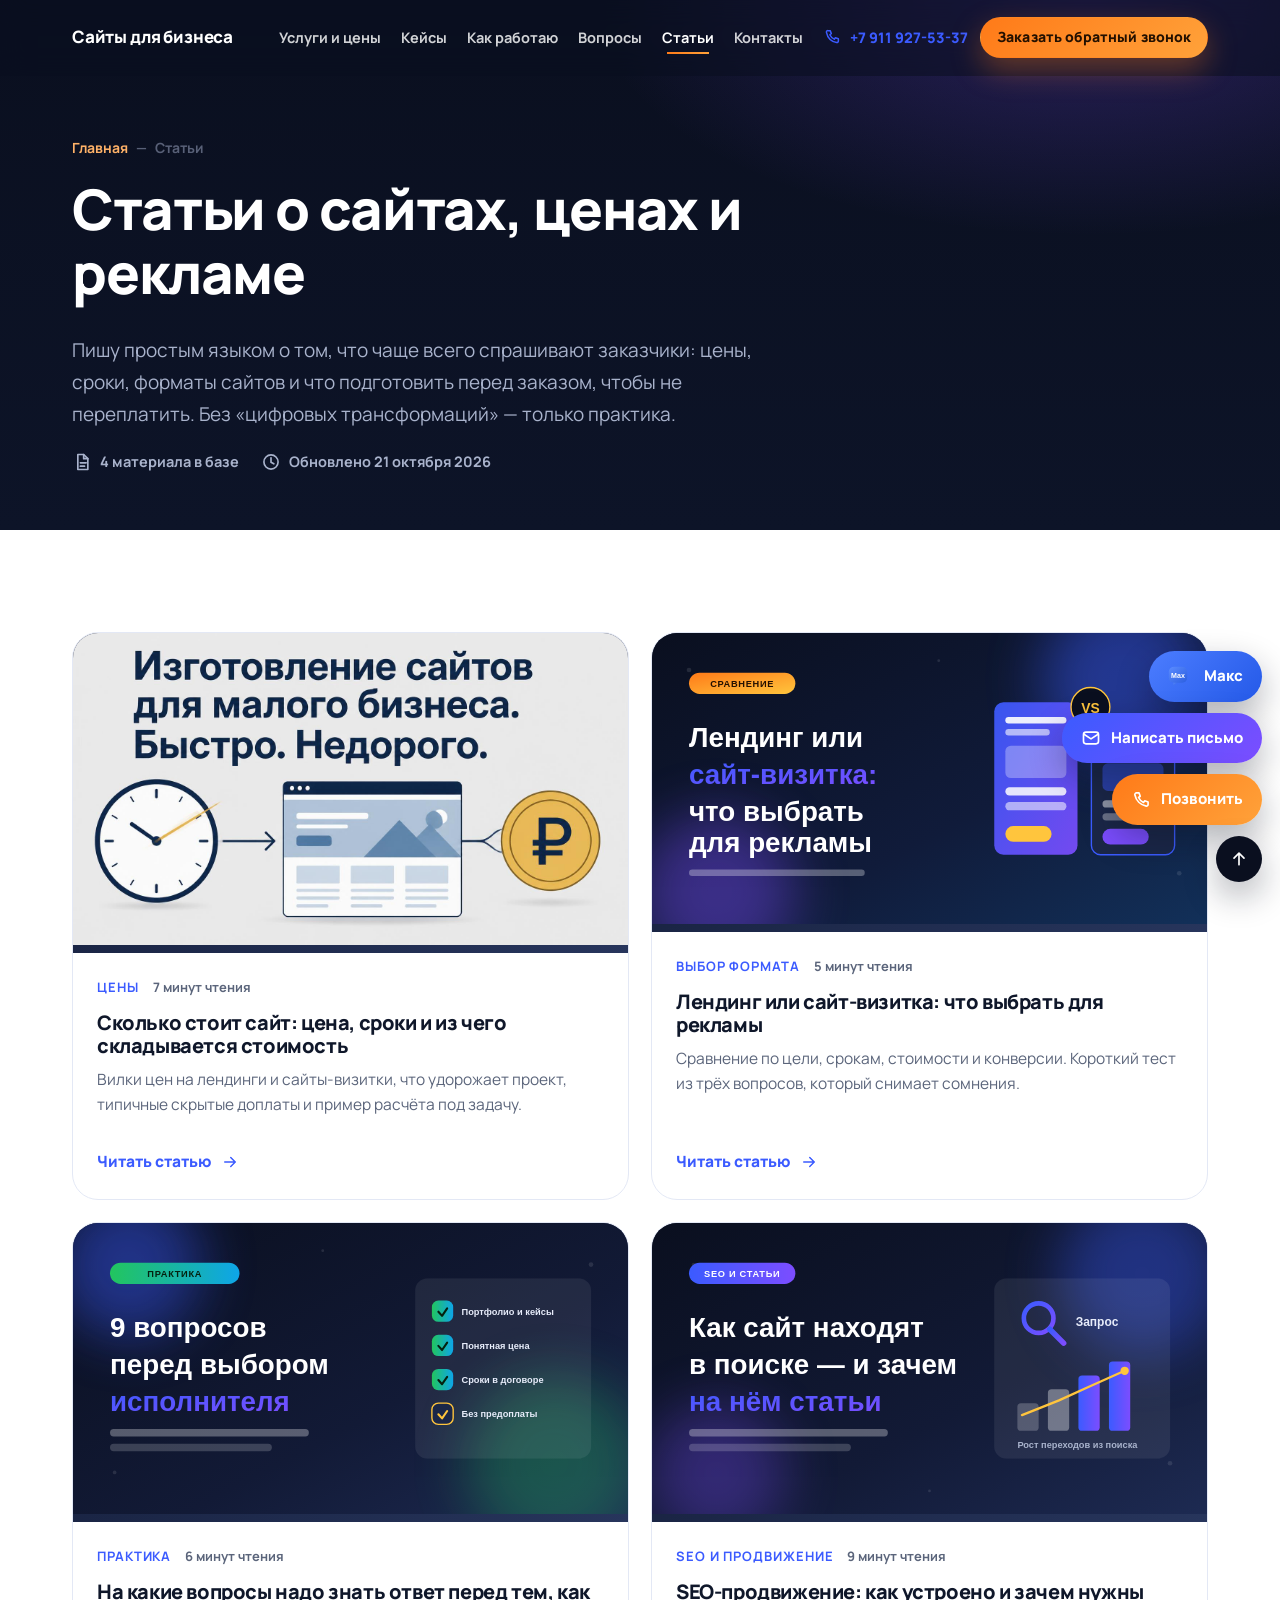
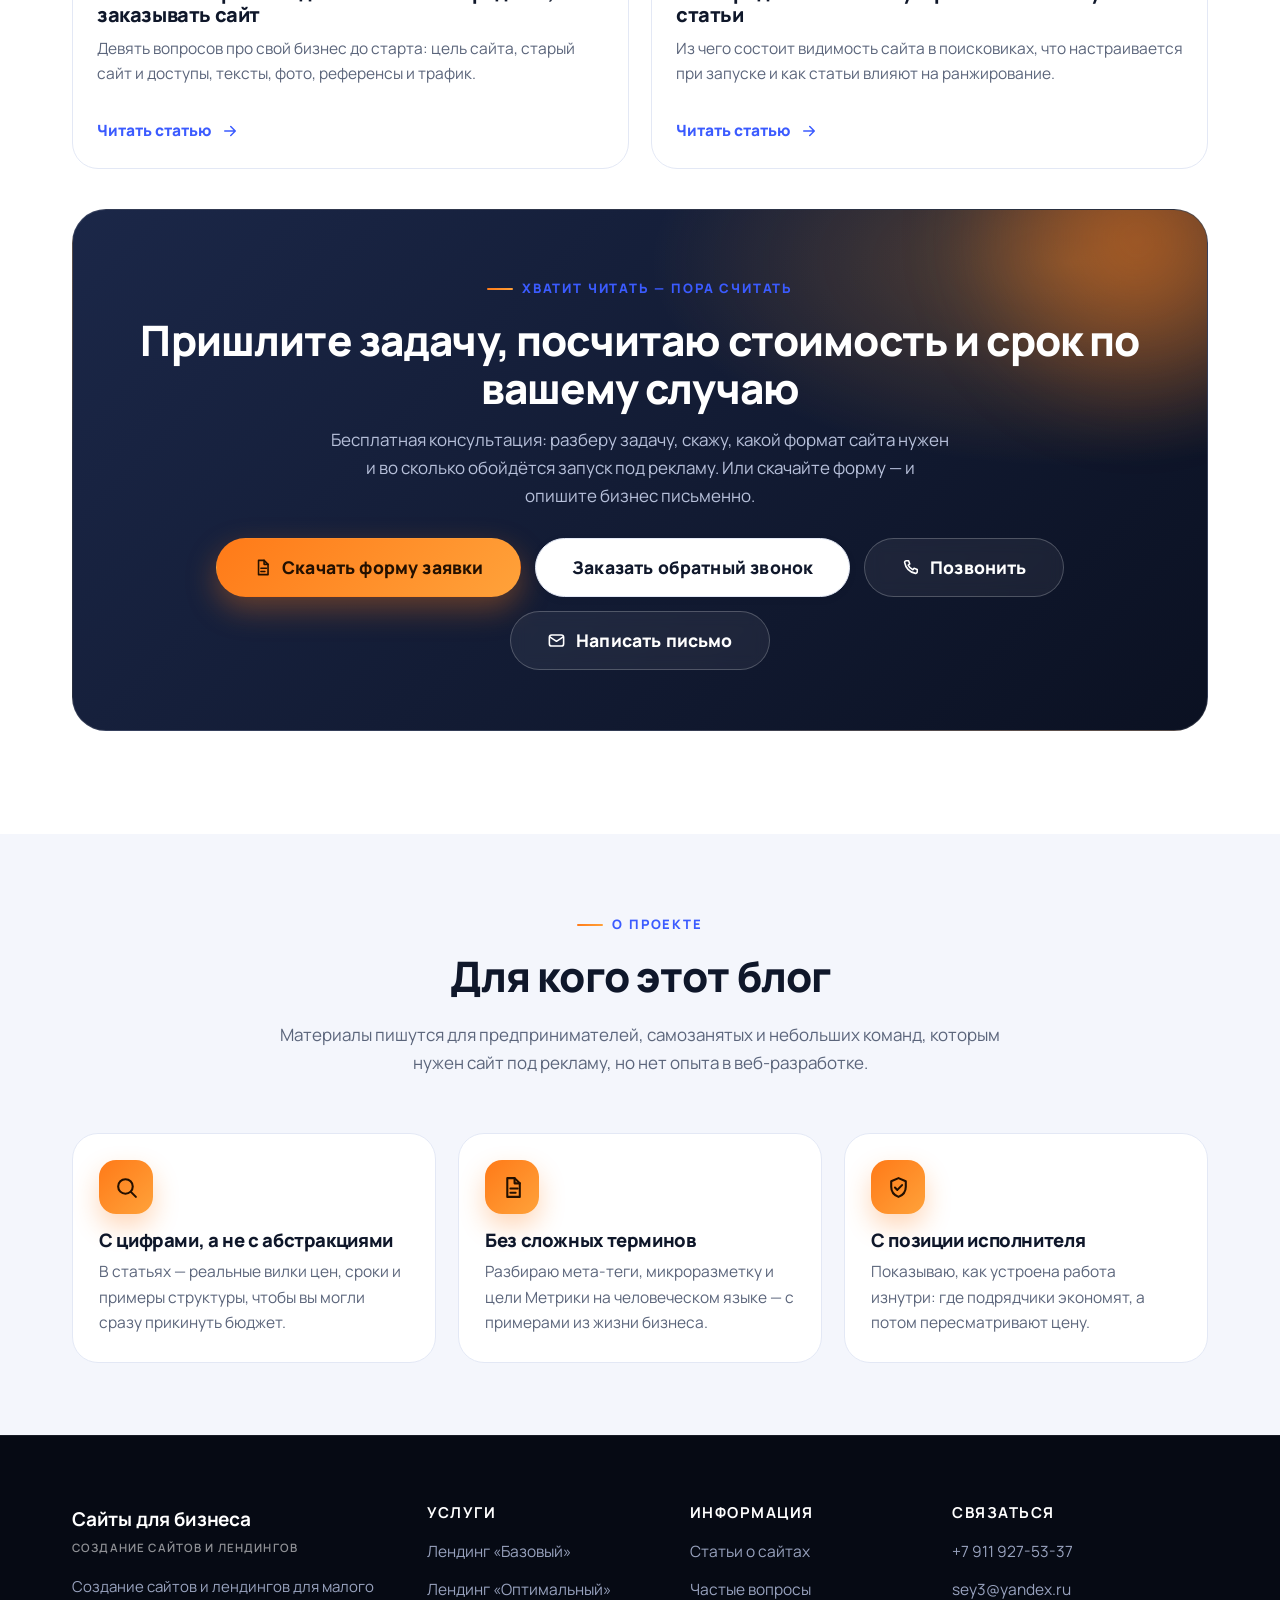
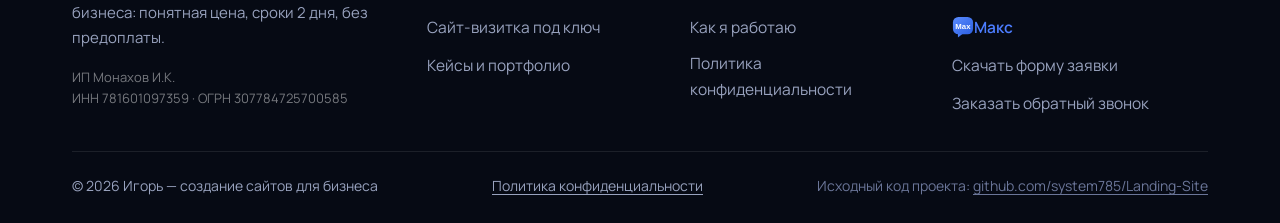
==== commit be99f568: "Вопрос 9 с «?», кнопки Макс синие с чатом по номеру, блок Цена: одна кнопка, карточка визитки 4900, " ====
--- a/articles.html
+++ b/articles.html
@@ -5,7 +5,7 @@
   <meta name="viewport" content="width=device-width, initial-scale=1.0">
 
   <title>Статьи о создании сайтов, ценах и сроках | Игорь</title>
-  <meta name="description" content="Полезные статьи для предпринимателей: сколько стоит сайт, лендинг или сайт-визитка, что подготовить к заказу и не переплатить. Пишу практикующий разработчик.">
+  <meta name="description" content="Полезные статьи для предпринимателей: сколько стоит сайт, лендинг или сайт-визитка, что подготовить к заказу и не переплатить, как работает SEO на сайте. Пишет практикующий разработчик.">
   <meta name="keywords" content="статьи о сайтах, стоимость сайта, лендинг или сайт визитка, что нужно перед заказом сайта, SEO для малого бизнеса">
   <meta name="author" content="Игорь — создание сайтов для бизнеса">
   <meta name="robots" content="index, follow, max-image-preview:large">
@@ -39,7 +39,8 @@
     "hasPart": [
       {"@type": "Article", "headline": "Сколько стоит сайт: цена, сроки и из чего складывается стоимость", "url": "https://system785.github.io/Landing-Site/articles/skolko-stoit-sayt-yandex-direct.html", "datePublished": "2026-10-20", "author": {"@type": "Person", "name": "Игорь"}},
       {"@type": "Article", "headline": "Лендинг или сайт-визитка: что выбрать для рекламы", "url": "https://system785.github.io/Landing-Site/articles/lending-ili-sayt-vizitka.html", "datePublished": "2026-10-20", "author": {"@type": "Person", "name": "Игорь"}},
-      {"@type": "Article", "headline": "На какие вопросы надо знать ответ перед тем, как заказывать сайт", "url": "https://system785.github.io/Landing-Site/articles/voprosy-pered-zakazom-sayta.html", "datePublished": "2026-10-21", "author": {"@type": "Person", "name": "Игорь"}}
+      {"@type": "Article", "headline": "На какие вопросы надо знать ответ перед тем, как заказывать сайт", "url": "https://system785.github.io/Landing-Site/articles/voprosy-pered-zakazom-sayta.html", "datePublished": "2026-10-21", "author": {"@type": "Person", "name": "Игорь"}},
+      {"@type": "Article", "headline": "SEO-продвижение: как устроено и зачем нужны статьи", "url": "https://system785.github.io/Landing-Site/articles/seo-stati-ranzhirovanie.html", "datePublished": "2026-10-21", "author": {"@type": "Person", "name": "Игорь"}}
     ]
   }
   </script>
@@ -125,7 +126,7 @@
           и что подготовить перед заказом, чтобы не переплатить. Без «цифровых трансформаций» — только практика.
         </p>
         <div class="page-head__meta">
-          <span><svg class="icon" aria-hidden="true"><use href="#i-doc"/></svg> 3 материала в базе</span>
+          <span><svg class="icon" aria-hidden="true"><use href="#i-doc"/></svg> 4 материала в базе</span>
           <span><svg class="icon" aria-hidden="true"><use href="#i-clock"/></svg> Обновлено 21 октября 2026</span>
         </div>
       </div>
@@ -133,7 +134,7 @@
 
     <section class="section">
       <div class="container">
-        <div class="grid grid-3">
+        <div class="grid grid-2">
           <article class="article-card reveal">
             <div class="article-card__img">
               <img src="img/banner-price.jpg" width="1536" height="1024" alt="Обложка статьи: сколько стоит сайт — часы, браузер и монетка">
@@ -177,6 +178,22 @@
               </h2>
               <p>Девять вопросов про свой бизнес до старта: цель сайта, старый сайт и доступы, тексты, фото, референсы и трафик.</p>
               <a class="article-card__more" href="articles/voprosy-pered-zakazom-sayta.html">
+                Читать статью <svg class="icon" aria-hidden="true"><use href="#i-arrow"/></svg>
+              </a>
+            </div>
+          </article>
+
+          <article class="article-card reveal" style="--d:.3s">
+            <div class="article-card__img">
+              <img src="img/article-seo.svg" width="1200" height="630" loading="lazy" alt="Обложка статьи: SEO-продвижение и статьи на сайте">
+            </div>
+            <div class="article-card__body">
+              <div class="article-card__meta">SEO и продвижение <span>9 минут чтения</span></div>
+              <h2 style="font-size:20px; margin-bottom:10px">
+                <a href="articles/seo-stati-ranzhirovanie.html">SEO-продвижение: как устроено и зачем нужны статьи</a>
+              </h2>
+              <p>Из чего состоит видимость сайта в поисковиках, что настраивается при запуске и как статьи влияют на ранжирование.</p>
+              <a class="article-card__more" href="articles/seo-stati-ranzhirovanie.html">
                 Читать статью <svg class="icon" aria-hidden="true"><use href="#i-arrow"/></svg>
               </a>
             </div>
@@ -276,7 +293,7 @@
           <ul>
             <li><a href="tel:+79119275337">+7 911 927-53-37</a></li>
             <li><a href="mailto:sey3@yandex.ru">sey3@yandex.ru</a></li>
-            <li><a class="link-max" href="https://max.ru/" target="_blank" rel="noopener"><img class="max-logo" src="img/max-logo.svg" alt="" width="22" height="22">Макс</a></li>
+            <li><a class="link-max" href="https://web.max.ru/79119275337" target="_blank" rel="noopener"><img class="max-logo" src="img/max-logo.svg" alt="" width="22" height="22">Макс</a></li>
             <li><a href="files/forma-zayavki.docx" download>Скачать форму заявки</a></li>
             <li><a href="#form" data-modal-open>Заказать обратный звонок</a></li>
           </ul>
@@ -295,7 +312,7 @@
   </footer>
 
   <div class="fab">
-    <a class="fab__wa" href="https://max.ru/" target="_blank" rel="noopener"
+    <a class="fab__wa" href="https://web.max.ru/79119275337" target="_blank" rel="noopener"
        aria-label="Написать в мессенджер Макс">
       <img class="max-logo" src="img/max-logo.svg" alt="" width="22" height="22"><span class="fab__label">Макс</span>
     </a>
@@ -344,7 +361,7 @@
           <p>Письмо открылось в почтовом клиенте. Если нет — напишите на sey3@yandex.ru или позвоните: +7 911 927-53-37.</p>
           <div class="btn-row center mt-24">
             <a class="btn btn--outline btn--sm" href="tel:+79119275337">Позвонить</a>
-            <a class="btn btn--max btn--sm" href="https://max.ru/" target="_blank" rel="noopener"><img class="max-logo" src="img/max-logo.svg" alt="" width="22" height="22">Макс</a>
+            <a class="btn btn--max btn--sm" href="https://web.max.ru/79119275337" target="_blank" rel="noopener"><img class="max-logo" src="img/max-logo.svg" alt="" width="22" height="22">Макс</a>
           </div>
         </div>
       </form>
--- a/css/style.css
+++ b/css/style.css
@@ -836,15 +836,20 @@
 /* Компактный прайс вместо трёх тарифов */
 .price-single {
   display: grid;
-  grid-template-columns: repeat(2, minmax(0, 1fr));
+  grid-template-columns: repeat(3, minmax(0, 1fr));
   gap: 26px;
   align-items: stretch;
-  max-width: 960px;
+  max-width: 1120px;
   margin-inline: auto;
 }
 .price-single .price-card { display: flex; flex-direction: column; }
 .price-single .price-card__desc { margin-bottom: 4px; }
 .price-single .price-card ul { margin-bottom: 18px; }
+
+@media (max-width: 1100px) {
+  .price-single { grid-template-columns: repeat(2, minmax(0, 1fr)); }
+  .price-single .price-card:last-child { grid-column: 1 / -1; }
+}
 
 @media (max-width: 860px) {
   .price-single { grid-template-columns: 1fr; }
@@ -1146,7 +1151,7 @@
   background: var(--brand-grad);
   color: #fff;
 }
-.contact-item--wa i { background: linear-gradient(135deg, #33E28C, #0F9A66); }
+.contact-item--wa i { background: linear-gradient(135deg, #4C7DFF, #2459E8); }
 .contact-item--tg i { background: linear-gradient(135deg, #2AABEE, #229ED9); }
 .contact-item--mail i { background: var(--cta-grad); color: #241000; }
 .contact-item span { display: block; font-size: 13px; color: var(--muted-dark); font-weight: 600; }
@@ -1308,7 +1313,7 @@
 .fab button:hover { transform: translateY(-4px) scale(1.03); filter: brightness(1.07); }
 .fab__call { background: var(--cta-grad); color: #241000; }
 .fab__mail { background: var(--brand-grad); }
-.fab__wa { background: linear-gradient(135deg, #2BD07A, #0F9A66); }
+.fab__wa { background: linear-gradient(135deg, #4C7DFF, #2459E8); }
 
 /* Фирменный логотип Max рядом со ссылками на мессенджер */
 .max-logo {
@@ -1322,11 +1327,18 @@
 .btn .max-logo { margin-right: 7px; }
 .fab__wa .max-logo { width: 20px; height: 20px; margin-right: 6px; vertical-align: -4px; }
 
-.btn--max { background: linear-gradient(135deg, #33E28C, #0F9A66); color: #fff; border-color: transparent; box-shadow: 0 12px 30px rgba(15, 154, 102, .35); }
-.btn--max:hover { filter: brightness(1.06); box-shadow: 0 18px 38px rgba(15, 154, 102, .45); }
-.link-max { color: #2BD07A; font-weight: 600; }
-.link-max:hover { color: #33E28C; }
-.fab__wa { background: linear-gradient(135deg, #33E28C, #0F9A66); }
+.btn--max { background: linear-gradient(135deg, #4C7DFF, #2459E8); color: #fff; border-color: transparent; box-shadow: 0 12px 30px rgba(36, 89, 232, .35); }
+.btn--max:hover { filter: brightness(1.06); box-shadow: 0 18px 38px rgba(36, 89, 232, .45); }
+.link-max { color: #4C7DFF; font-weight: 600; }
+.link-max:hover { color: #6F97FF; }
+
+/* Кнопки-ссылки внутри текста статьи: не красить ссылочным синим и без подчёркивания */
+.prose a.btn { text-decoration: none; }
+.prose a.btn--cta { color: #231000; }
+.prose a.btn--ghost, .prose a.btn--max { color: #fff; }
+.prose a.btn--outline { color: var(--text); }
+.prose a.btn--outline:hover { color: var(--brand); }
+.fab__wa { background: linear-gradient(135deg, #4C7DFF, #2459E8); }
 .fab__top {
   width: 46px;
   height: 46px;
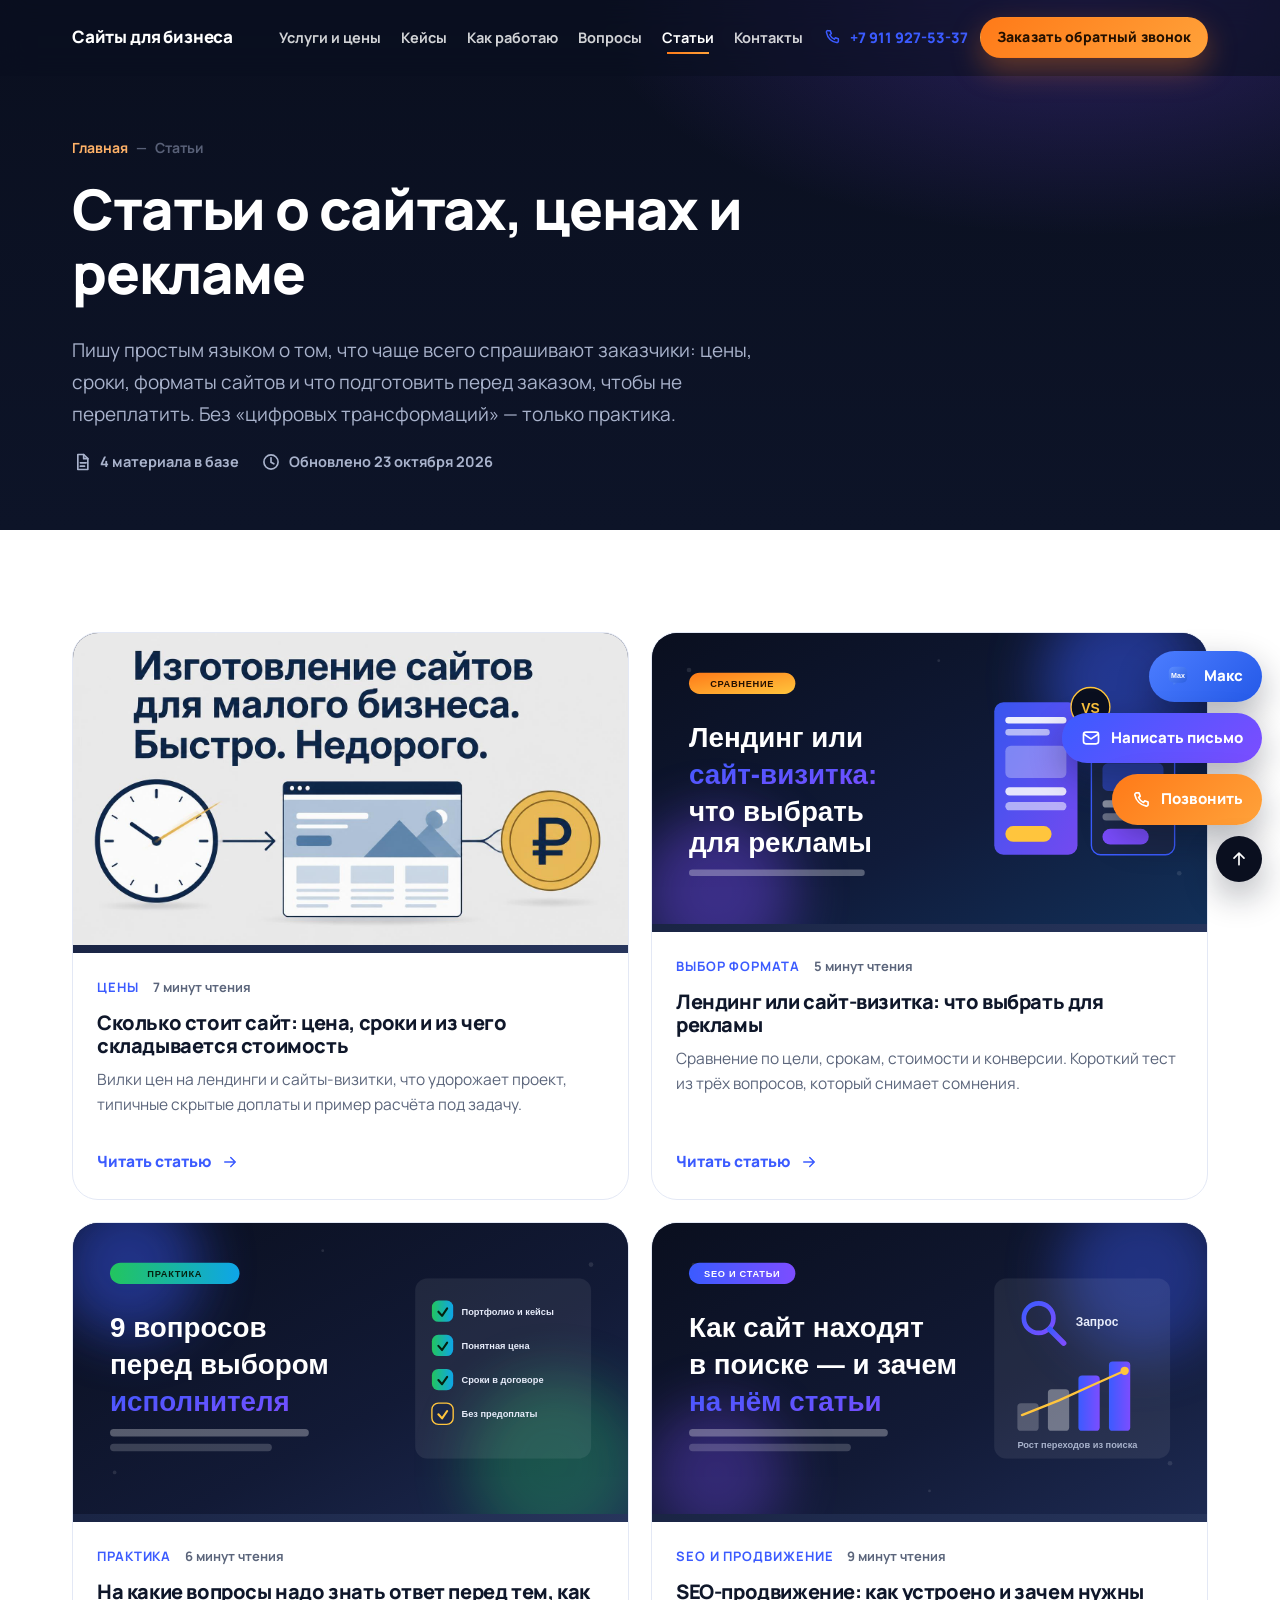
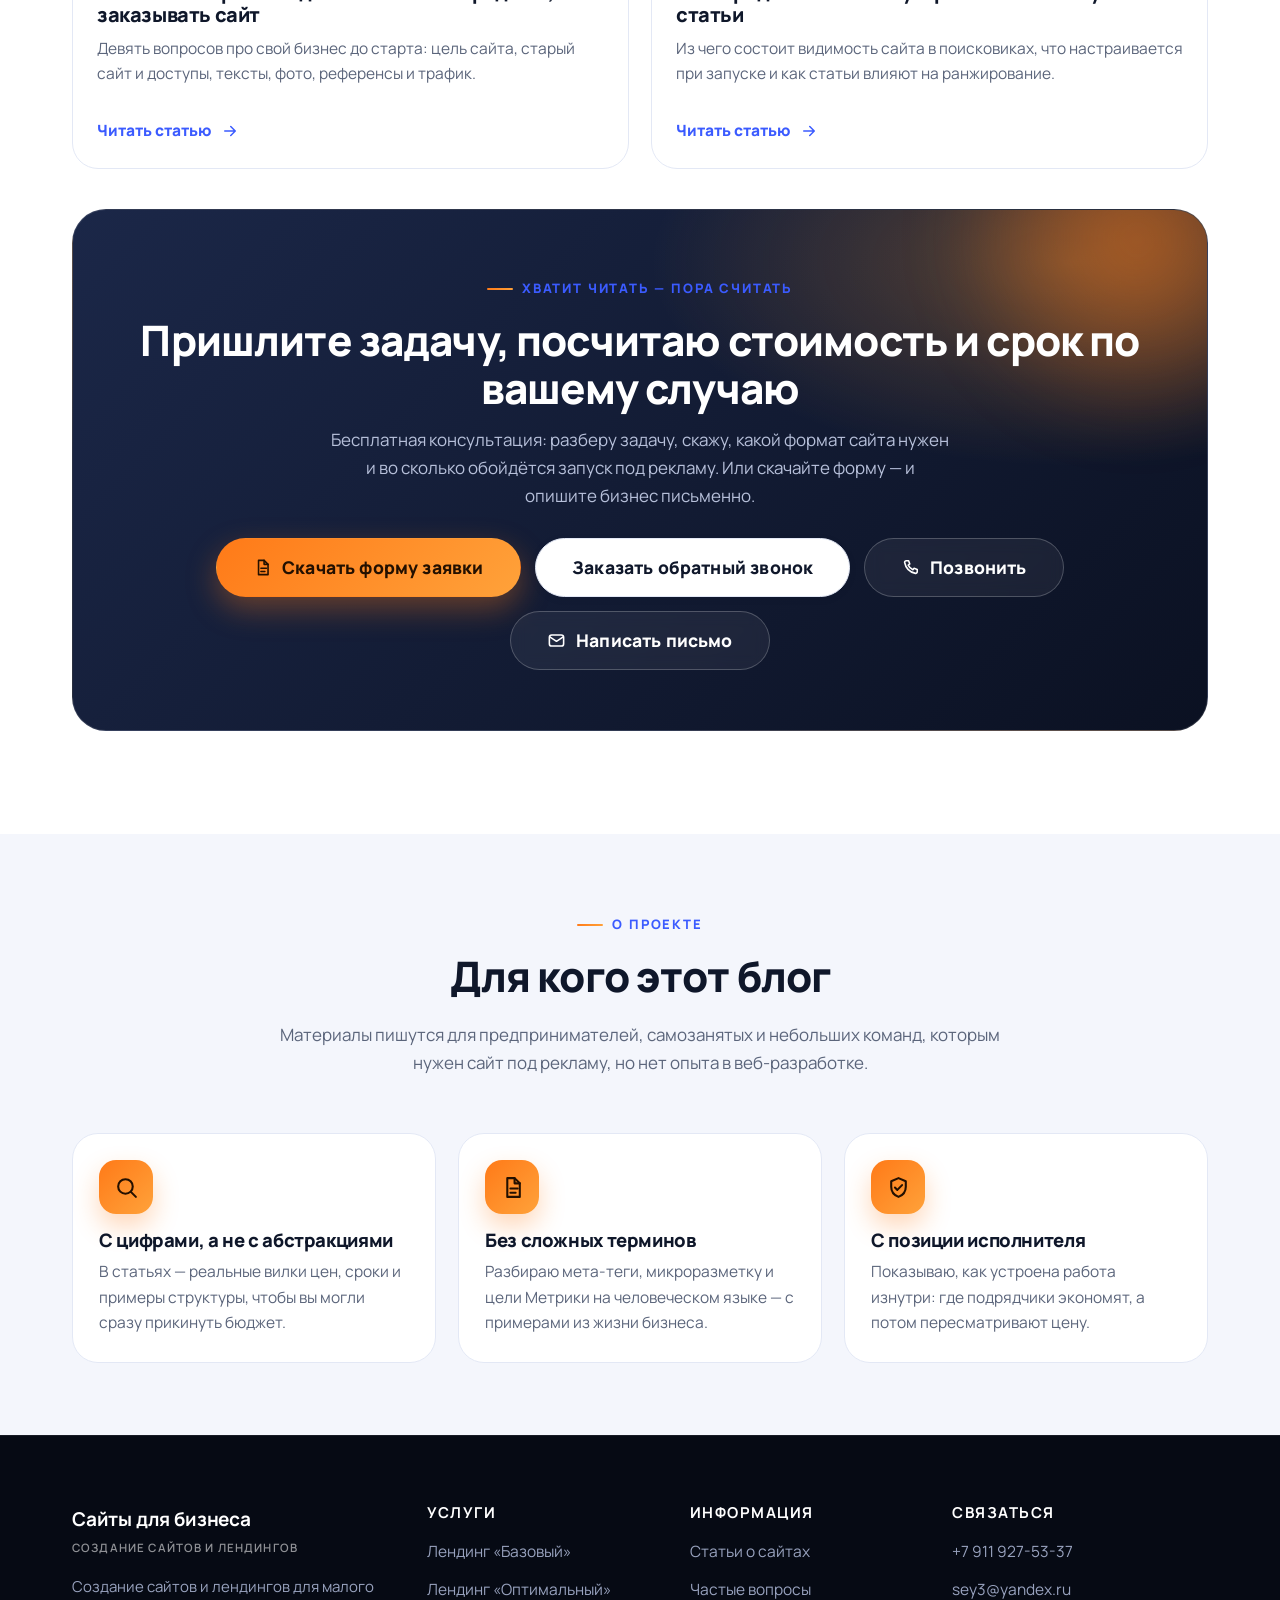
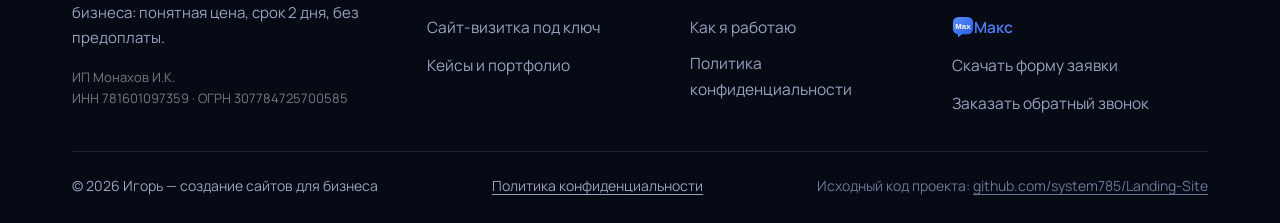
==== commit 0a5effba: "Раунд 7: видимость статей (reveal threshold), мобильное переполнение, содержание в начало, цена без " ====
--- a/articles.html
+++ b/articles.html
@@ -127,7 +127,7 @@
         </p>
         <div class="page-head__meta">
           <span><svg class="icon" aria-hidden="true"><use href="#i-doc"/></svg> 4 материала в базе</span>
-          <span><svg class="icon" aria-hidden="true"><use href="#i-clock"/></svg> Обновлено 21 октября 2026</span>
+          <span><svg class="icon" aria-hidden="true"><use href="#i-clock"/></svg> Обновлено 23 октября 2026</span>
         </div>
       </div>
     </section>
@@ -260,7 +260,7 @@
           </div>
           <p class="footer__about">
             Создание сайтов и лендингов для малого бизнеса: понятная цена,
-            сроки 2 дня, без предоплаты.
+            срок 2 дня, без предоплаты.
           </p>
           <p class="footer__legal">
             ИП Монахов И.К.<br>
--- a/css/style.css
+++ b/css/style.css
@@ -1711,7 +1711,7 @@
   .grid-3 { grid-template-columns: repeat(2, 1fr); }
   .stats__grid { grid-template-columns: repeat(2, 1fr); gap: 24px 16px; }
   .about, .contacts { grid-template-columns: 1fr; }
-  .article-wrap { grid-template-columns: 1fr; }
+  .article-wrap { grid-template-columns: minmax(0, 1fr); }
   .aside { position: static; }
   .related { grid-template-columns: 1fr; }
   .footer__grid { grid-template-columns: repeat(2, 1fr); }
@@ -1740,9 +1740,11 @@
   .step:hover { transform: none; }
 
   .prose { font-size: 16.5px; }
-  .prose table { display: block; overflow-x: auto; white-space: nowrap; }
-
-  .fab { right: 12px; bottom: 12px; gap: 9px; }
+  .prose table { display: block; max-width: 100%; overflow-x: auto; }
+  .prose th, .prose td { padding: 10px 9px; font-size: 14px; }
+
+  .fab { left: 12px; right: 12px; bottom: calc(12px + env(safe-area-inset-bottom));
+    flex-direction: row; justify-content: flex-end; align-items: center; gap: 8px; }
   .fab a, .fab button { padding: 12px 15px; font-size: 14px; }
   .fab__label { display: none; }
   .fab__call { width: 50px; height: 50px; padding: 0 !important; justify-content: center; }
@@ -1771,3 +1773,10 @@
   }
   .reveal { opacity: 1; transform: none; }
 }
+
+/* Содержание — в начале статьи */
+.prose .toc-box { margin: 26px 0 10px; }
+.prose .toc { grid-template-columns: repeat(2, minmax(0, 1fr)); }
+@media (max-width: 680px) {
+  .prose .toc { grid-template-columns: 1fr; }
+}
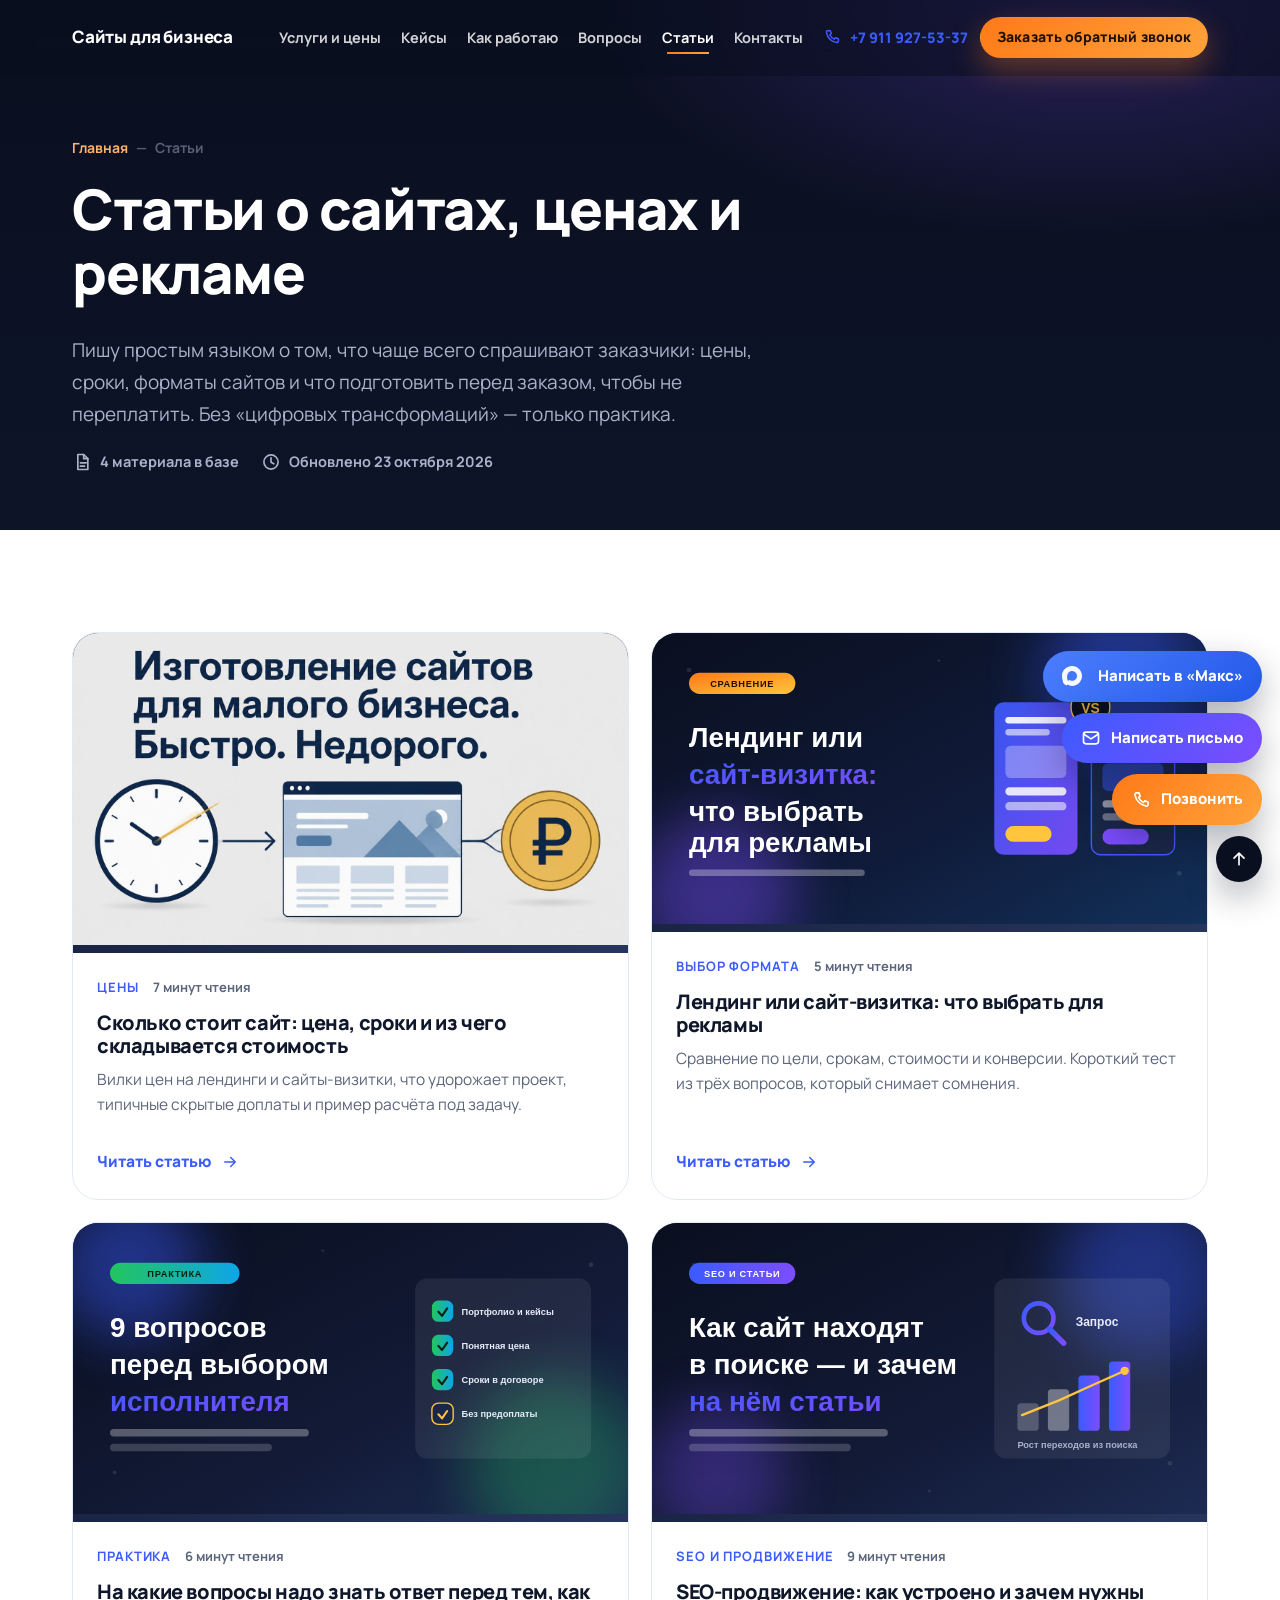
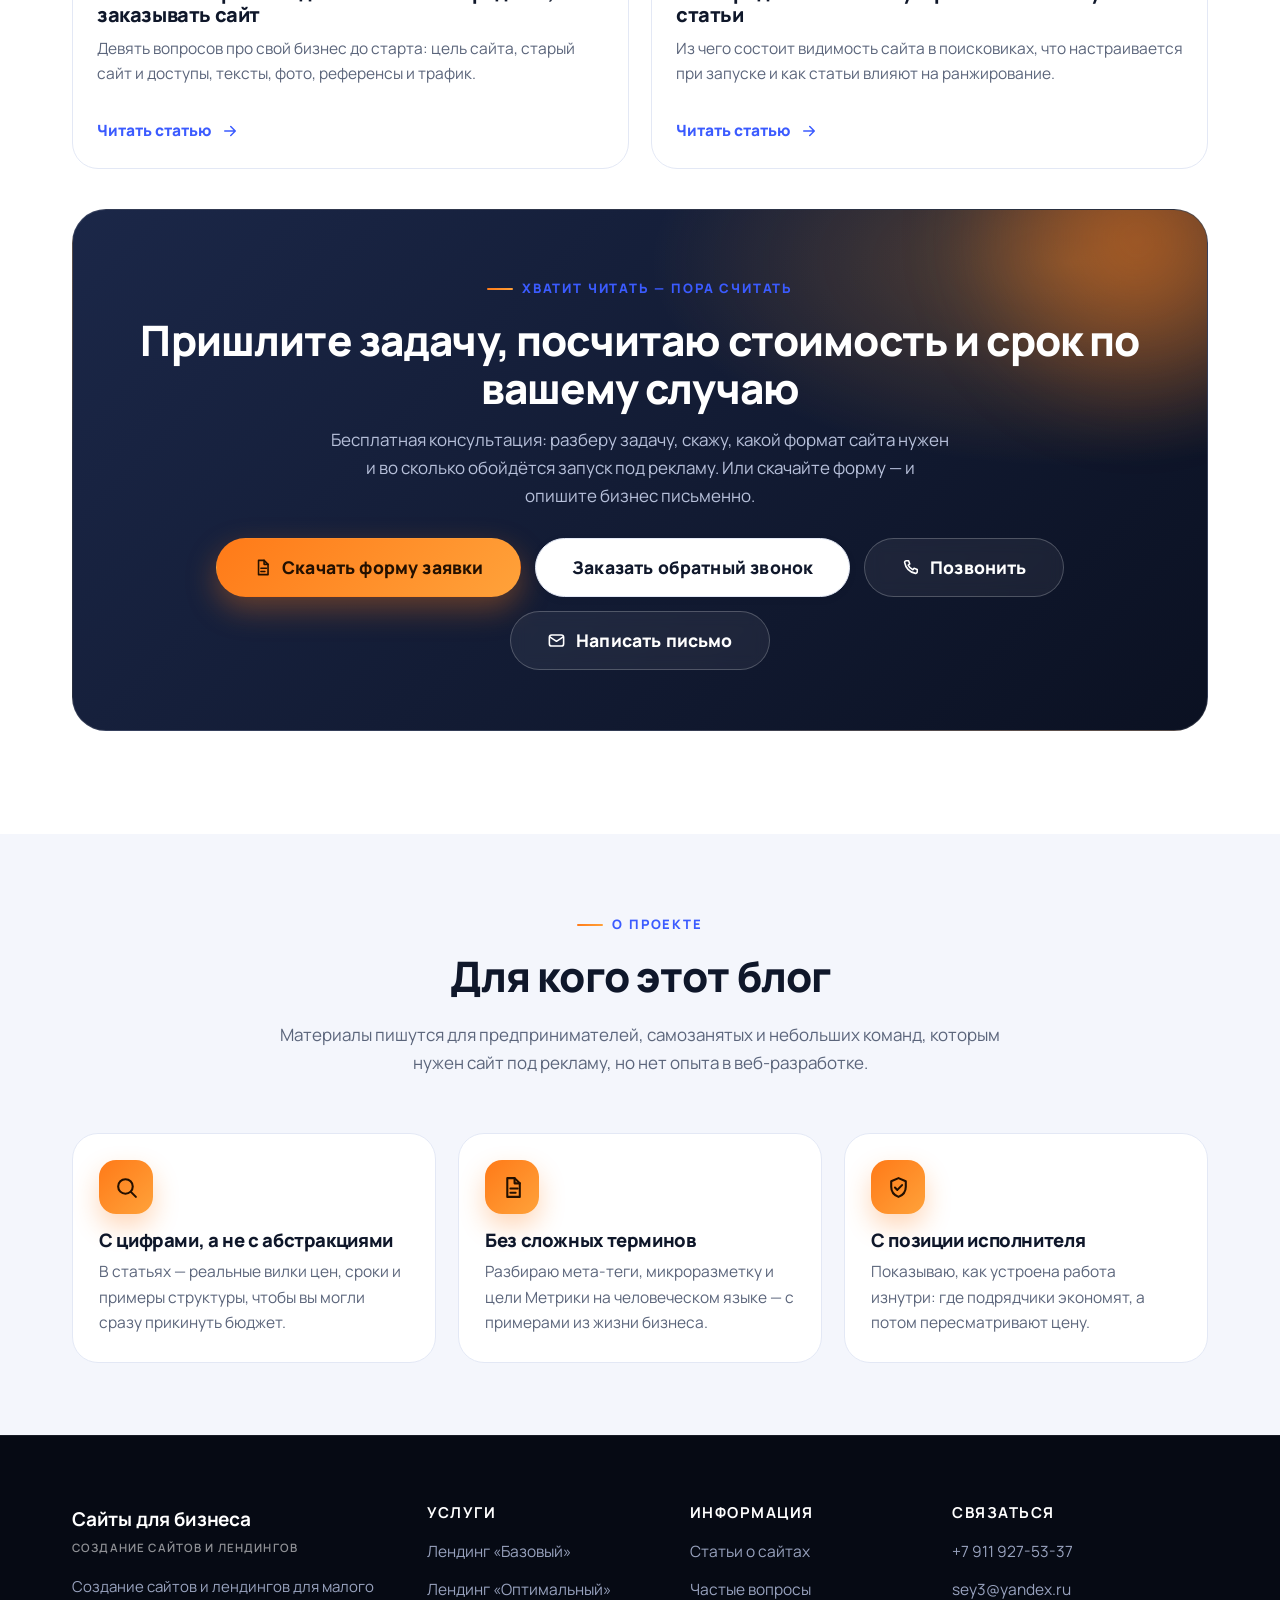
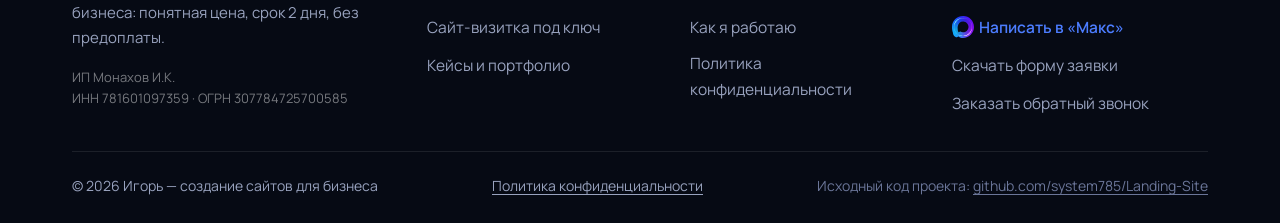
==== commit 9939c8ab: "Раунд 8: подписи Max-кнопок «Написать в «Макс»», официальный фирменный логотип MAX (белый на синих к" ====
--- a/articles.html
+++ b/articles.html
@@ -293,7 +293,7 @@
           <ul>
             <li><a href="tel:+79119275337">+7 911 927-53-37</a></li>
             <li><a href="mailto:sey3@yandex.ru">sey3@yandex.ru</a></li>
-            <li><a class="link-max" href="https://web.max.ru/79119275337" target="_blank" rel="noopener"><img class="max-logo" src="img/max-logo.svg" alt="" width="22" height="22">Макс</a></li>
+            <li><a class="link-max" href="https://web.max.ru/79119275337" target="_blank" rel="noopener"><img class="max-logo" src="img/max-logo.svg" alt="" width="22" height="22">Написать в «Макс»</a></li>
             <li><a href="files/forma-zayavki.docx" download>Скачать форму заявки</a></li>
             <li><a href="#form" data-modal-open>Заказать обратный звонок</a></li>
           </ul>
@@ -313,8 +313,8 @@
 
   <div class="fab">
     <a class="fab__wa" href="https://web.max.ru/79119275337" target="_blank" rel="noopener"
-       aria-label="Написать в мессенджер Макс">
-      <img class="max-logo" src="img/max-logo.svg" alt="" width="22" height="22"><span class="fab__label">Макс</span>
+       aria-label="Написать в «Макс»">
+      <img class="max-logo" src="img/max-logo.svg" alt="" width="22" height="22"><span class="fab__label">Написать в «Макс»</span>
     </a>
     <a class="fab__mail" href="mailto:sey3@yandex.ru" aria-label="Написать письмо">
       <svg class="icon" aria-hidden="true"><use href="#i-mail"/></svg><span class="fab__label">Написать письмо</span>
@@ -361,7 +361,7 @@
           <p>Письмо открылось в почтовом клиенте. Если нет — напишите на sey3@yandex.ru или позвоните: +7 911 927-53-37.</p>
           <div class="btn-row center mt-24">
             <a class="btn btn--outline btn--sm" href="tel:+79119275337">Позвонить</a>
-            <a class="btn btn--max btn--sm" href="https://web.max.ru/79119275337" target="_blank" rel="noopener"><img class="max-logo" src="img/max-logo.svg" alt="" width="22" height="22">Макс</a>
+            <a class="btn btn--max btn--sm" href="https://web.max.ru/79119275337" target="_blank" rel="noopener"><img class="max-logo" src="img/max-logo.svg" alt="" width="22" height="22">Написать в «Макс»</a>
           </div>
         </div>
       </form>
--- a/css/style.css
+++ b/css/style.css
@@ -1780,3 +1780,9 @@
 @media (max-width: 680px) {
   .prose .toc { grid-template-columns: 1fr; }
 }
+
+/* Официальный логотип MAX: на синих фирменных кнопках — белый вариант */
+.btn--max .max-logo,
+.fab__wa .max-logo,
+.contact-item--wa .max-logo { filter: brightness(0) invert(1); }
+.link-max .max-logo { margin-right: 5px; }
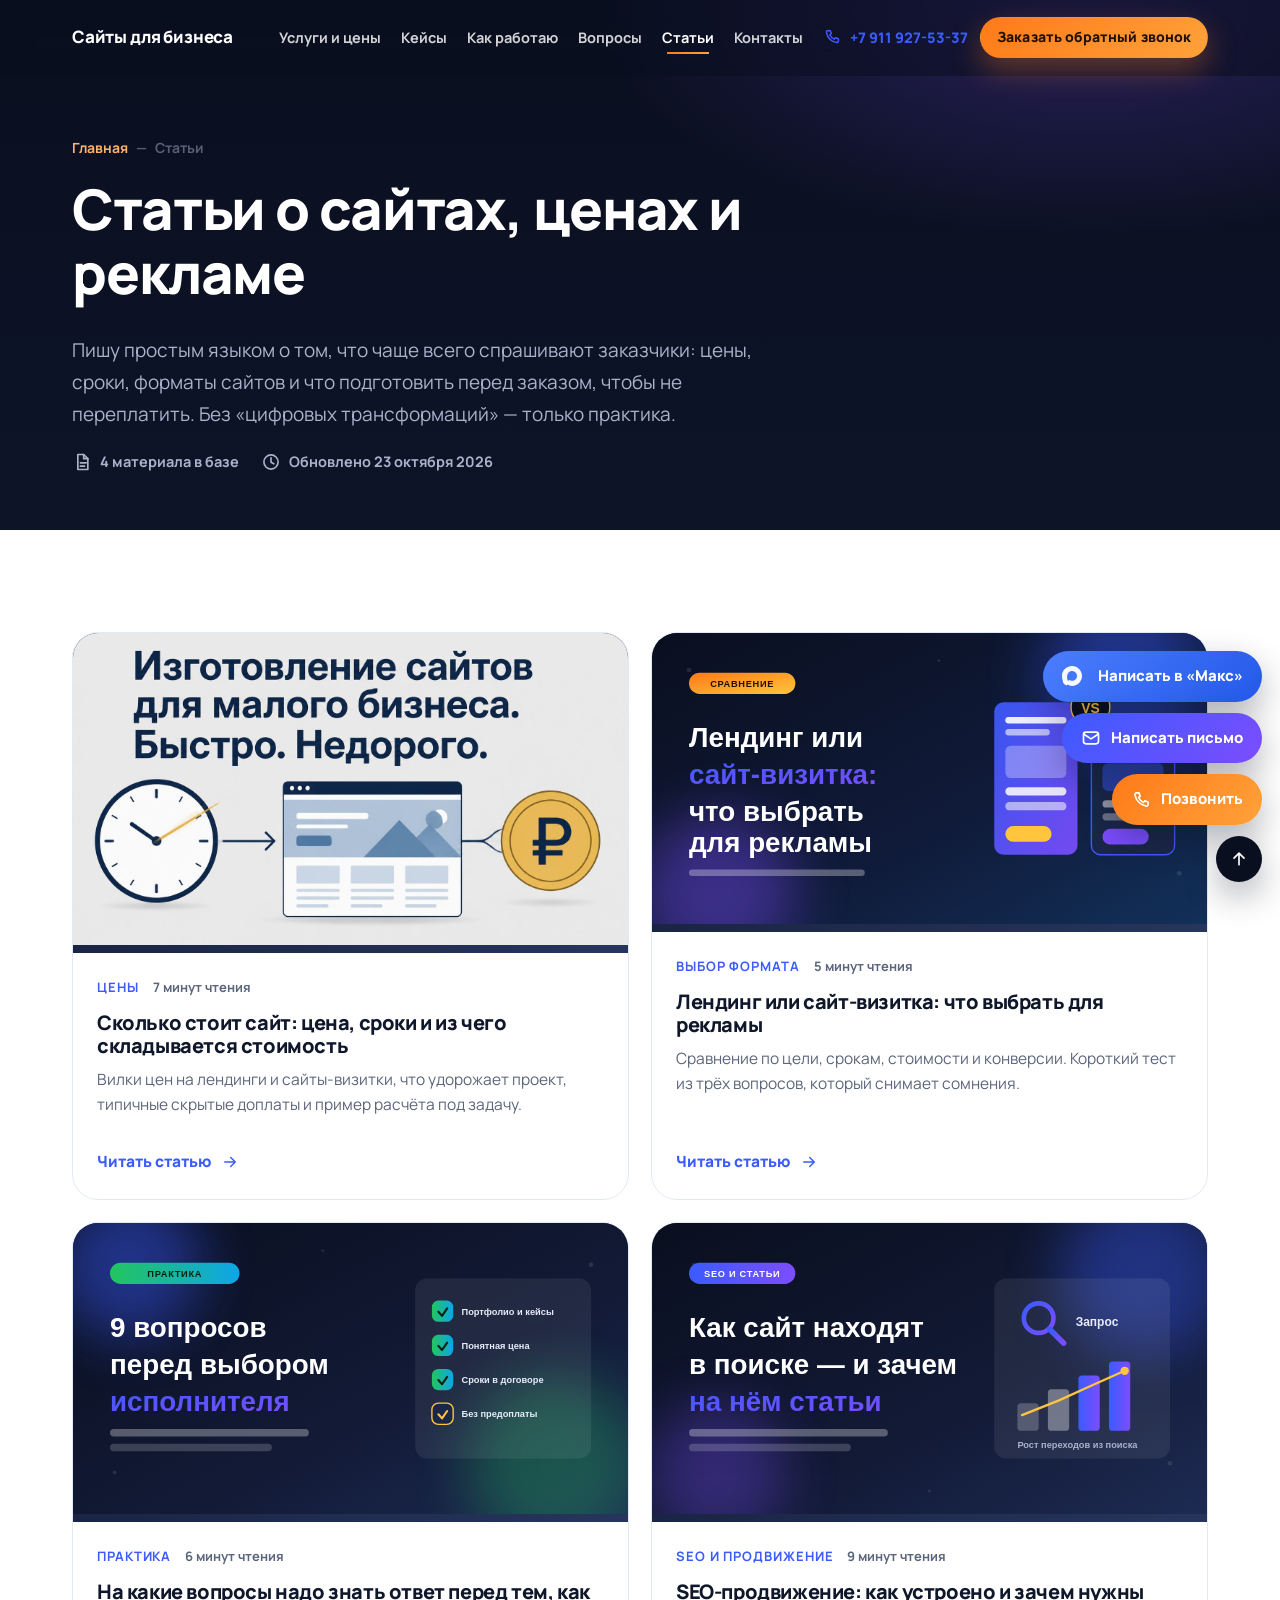
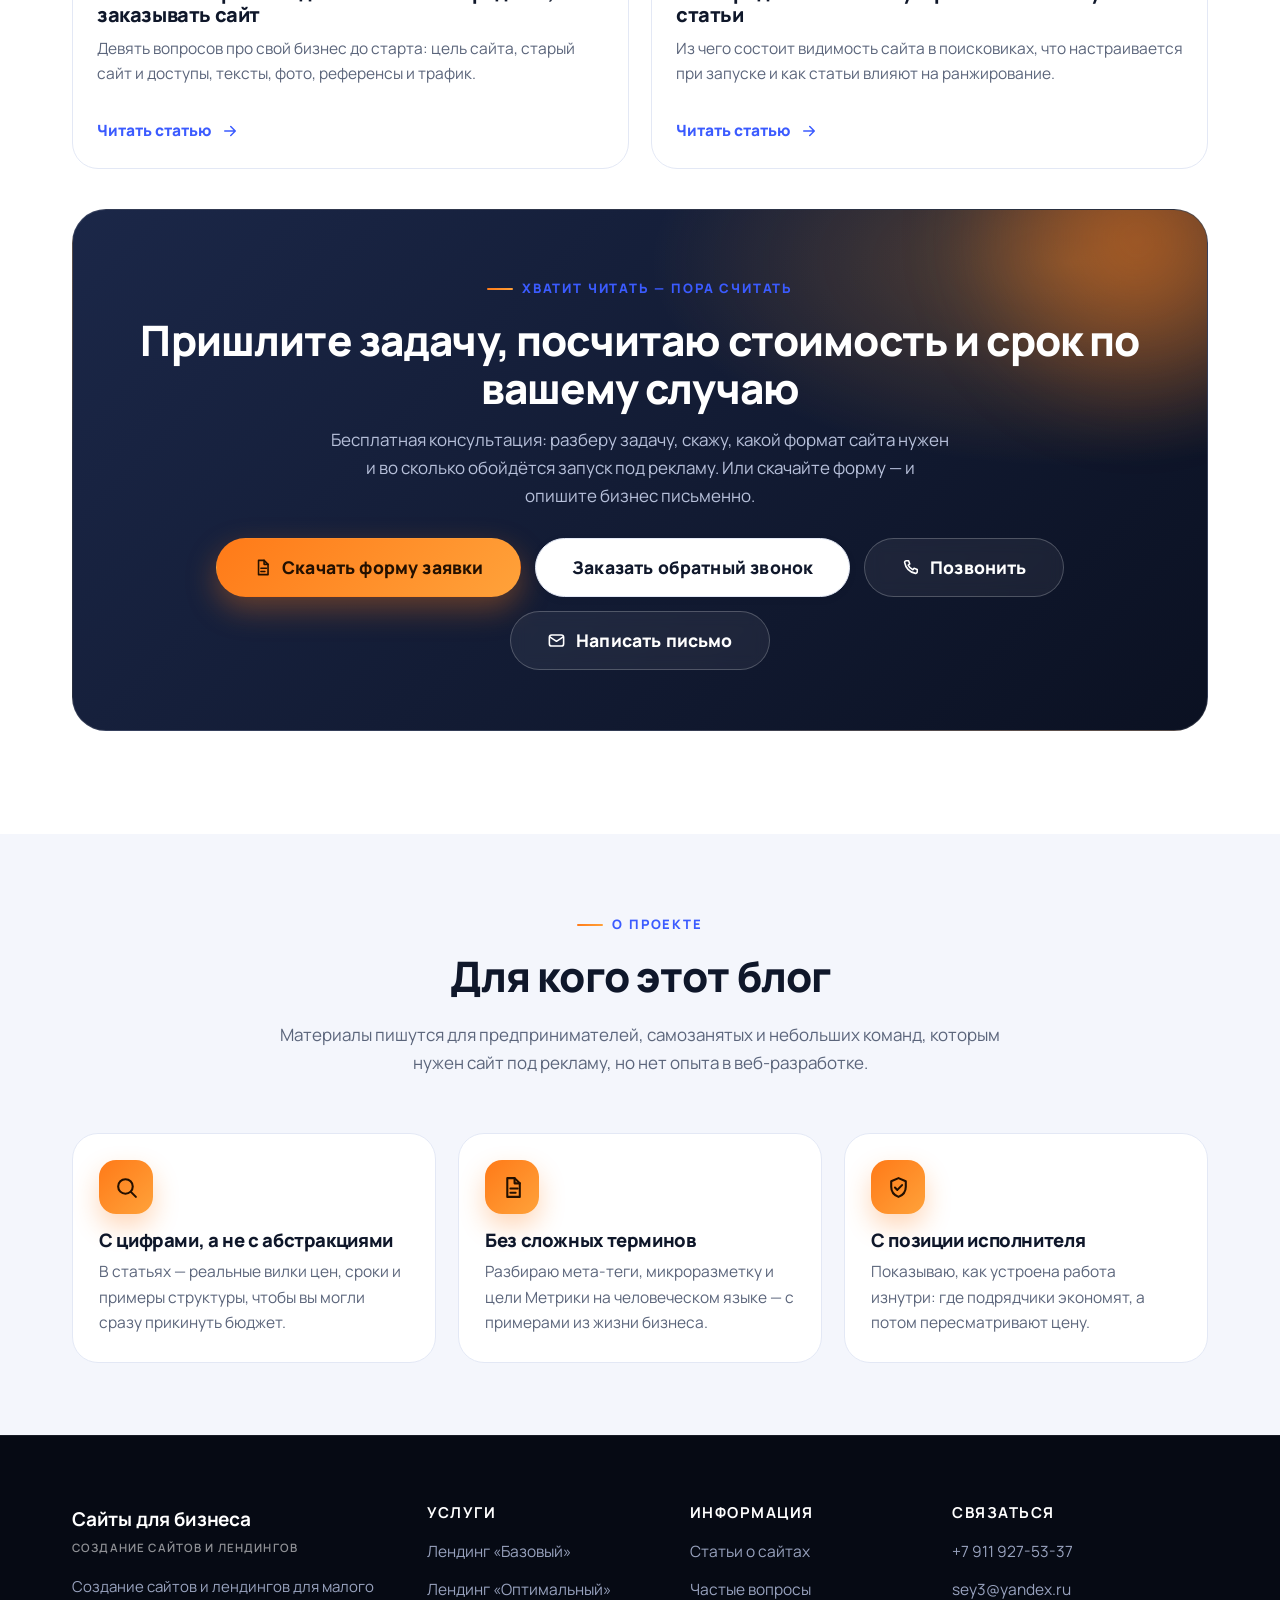
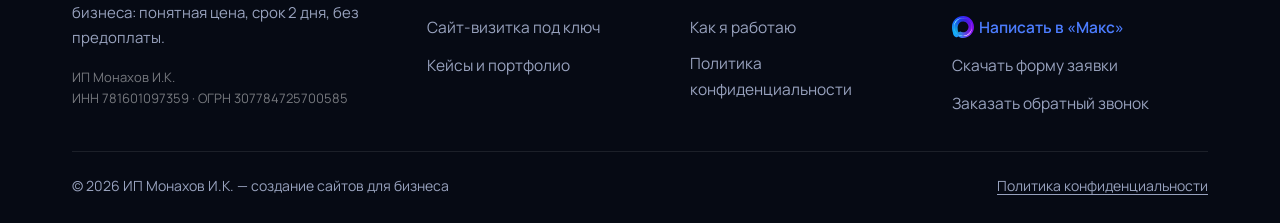
==== commit c3ab8326: "Футер: «© 2026 ИП Монахов И.К.» на всех страницах, убрана строка «Исходный код проекта» и ссылка на " ====
--- a/articles.html
+++ b/articles.html
@@ -301,12 +301,8 @@
       </div>
 
       <div class="footer__bottom">
-        <span>© <span data-year>2026</span> Игорь — создание сайтов для бизнеса</span>
+        <span>© <span data-year>2026</span> ИП Монахов И.К. — создание сайтов для бизнеса</span>
         <span><a href="privacy.html">Политика конфиденциальности</a></span>
-        <span class="footer__dev">
-          Исходный код проекта:
-          <a href="https://github.com/system785/Landing-Site" target="_blank" rel="noopener">github.com/system785/Landing-Site</a>
-        </span>
       </div>
     </div>
   </footer>
--- a/css/style.css
+++ b/css/style.css
@@ -1786,3 +1786,20 @@
 .fab__wa .max-logo,
 .contact-item--wa .max-logo { filter: brightness(0) invert(1); }
 .link-max .max-logo { margin-right: 5px; }
+
+/* Карточки кейсов со ссылками на реальные проекты */
+.case__img a { display: block; }
+.case__body h3 a.case__title { color: inherit; text-decoration: none; transition: color .2s ease; }
+.case__body h3 a.case__title:hover { color: var(--brand); }
+.case__link {
+  display: inline-flex;
+  align-items: center;
+  gap: 5px;
+  align-self: flex-start;
+  margin: 12px 0 18px;
+  color: var(--brand);
+  font-weight: 700;
+  font-size: 15px;
+  text-decoration: none;
+}
+.case__link:hover { text-decoration: underline; }
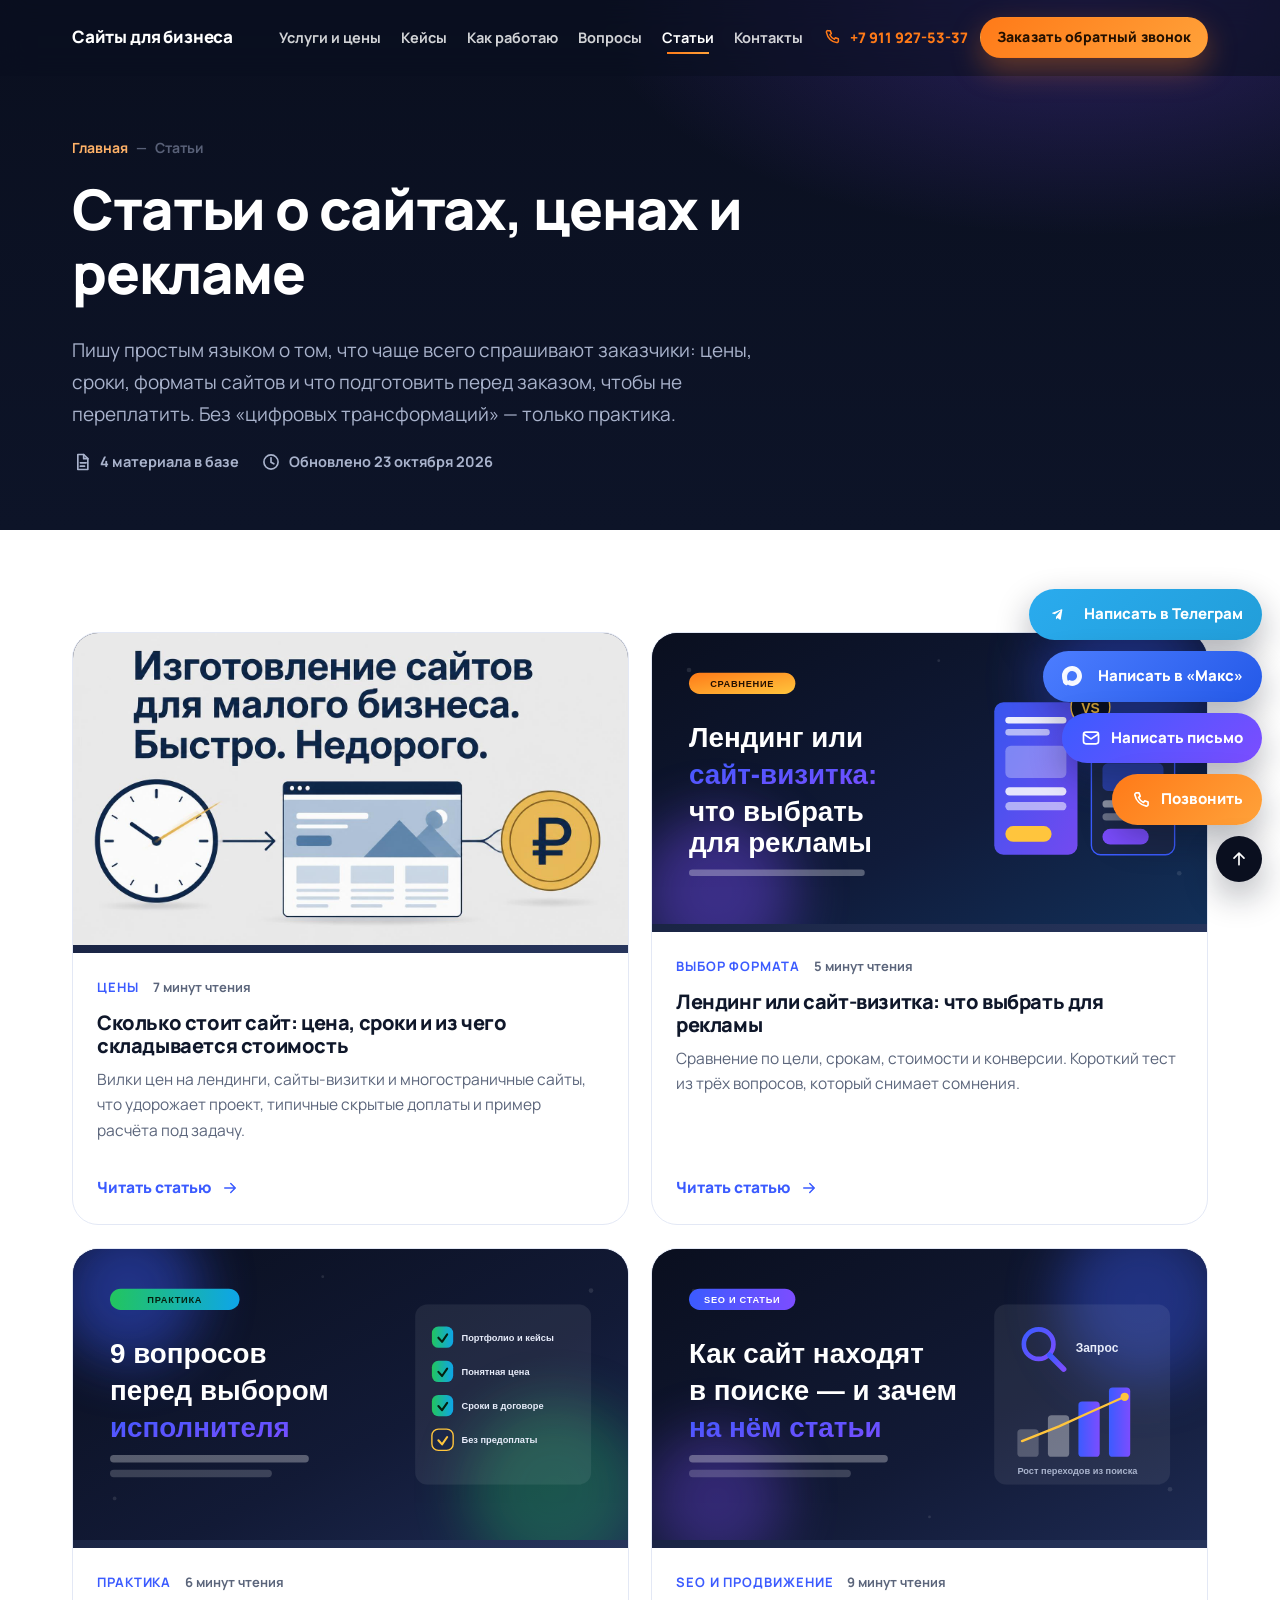
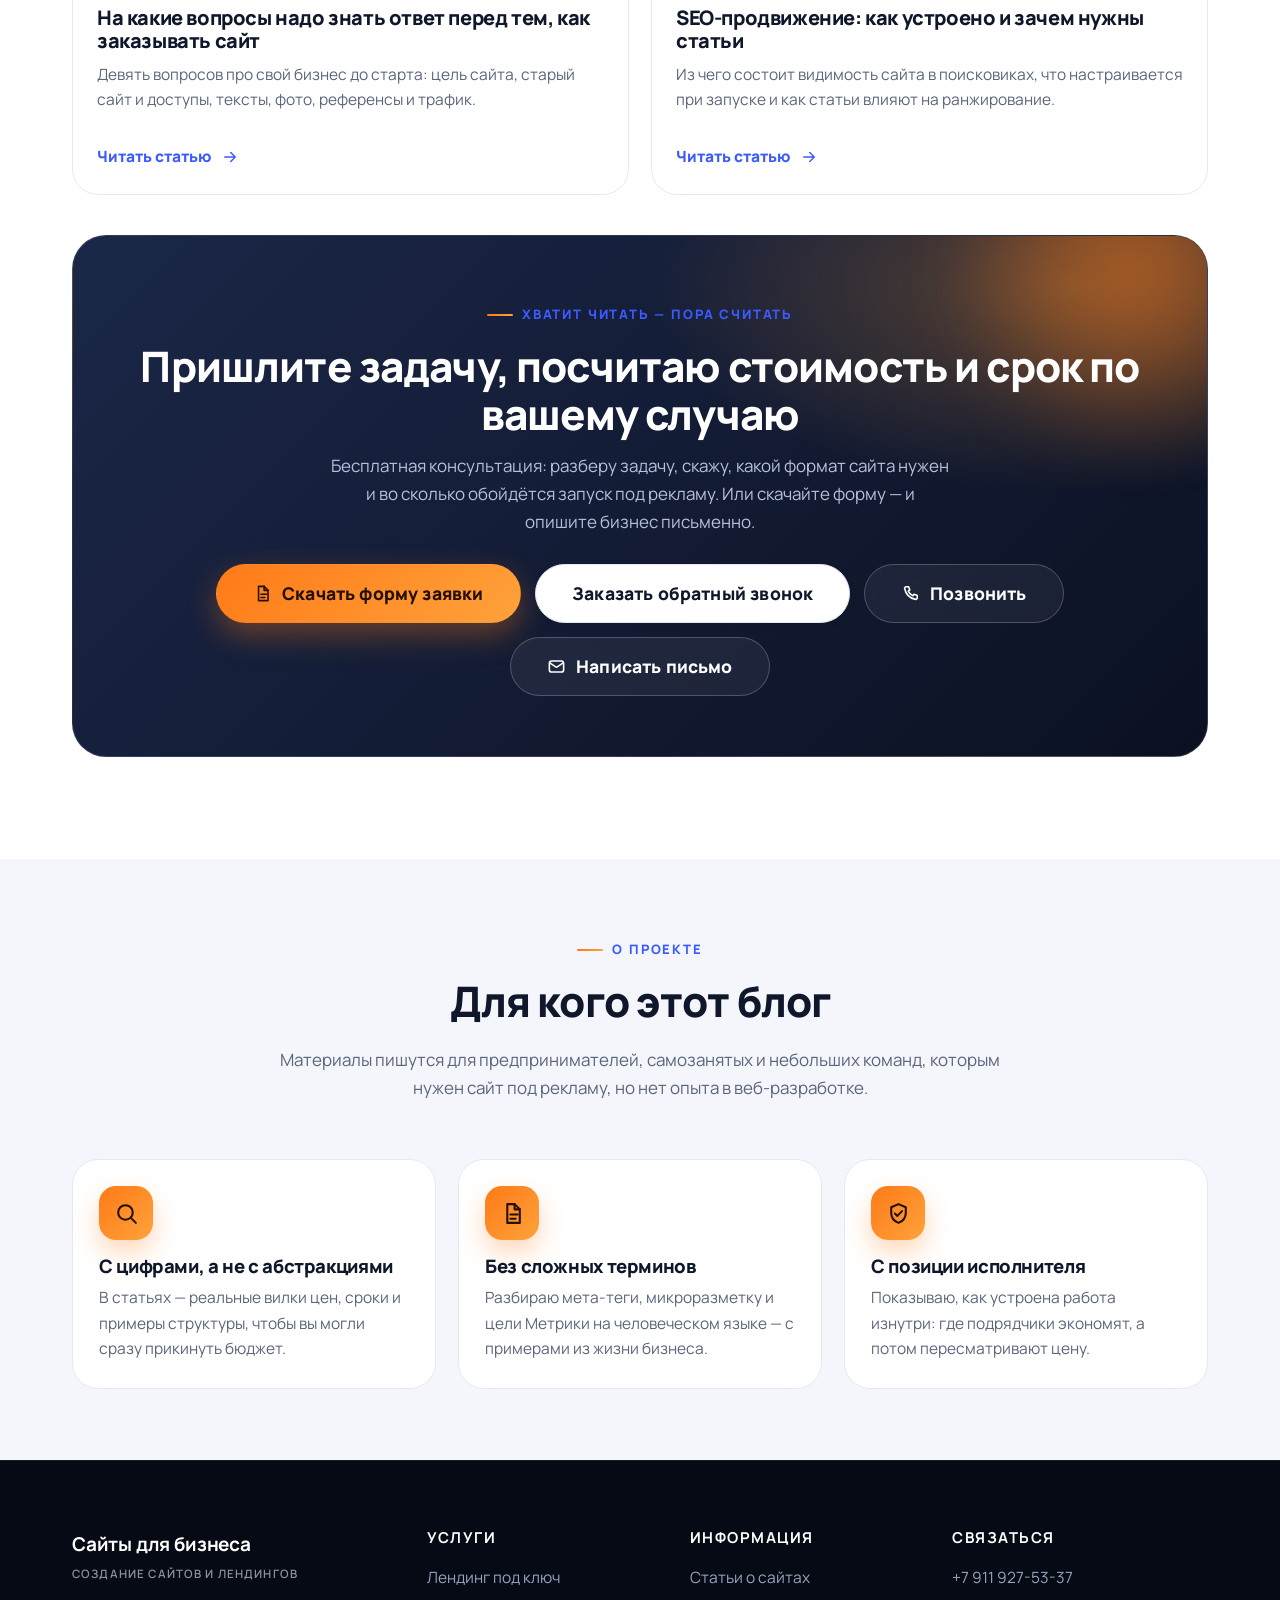
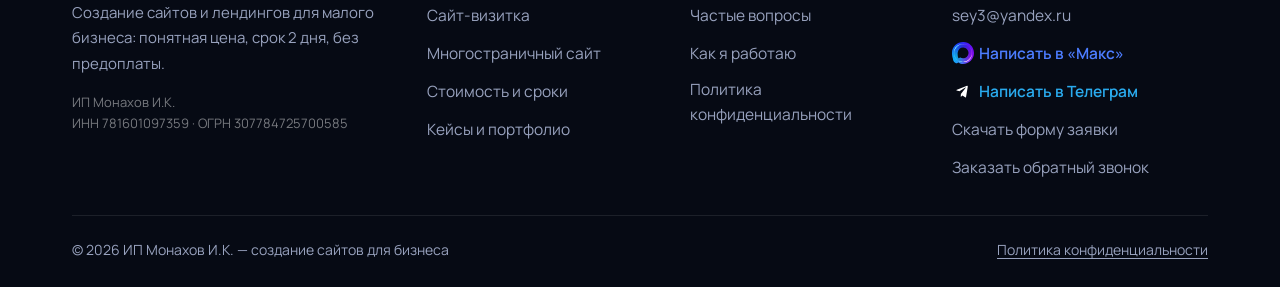
==== commit 983fb0e6: "Add multi-page website service and Telegram contact button" ====
--- a/articles.html
+++ b/articles.html
@@ -144,7 +144,7 @@
               <h2 style="font-size:20px; margin-bottom:10px">
                 <a href="articles/skolko-stoit-sayt-yandex-direct.html">Сколько стоит сайт: цена, сроки и из чего складывается стоимость</a>
               </h2>
-              <p>Вилки цен на лендинги и сайты-визитки, что удорожает проект, типичные скрытые доплаты и пример расчёта под задачу.</p>
+              <p>Вилки цен на лендинги, сайты-визитки и многостраничные сайты, что удорожает проект, типичные скрытые доплаты и пример расчёта под задачу.</p>
               <a class="article-card__more" href="articles/skolko-stoit-sayt-yandex-direct.html">
                 Читать статью <svg class="icon" aria-hidden="true"><use href="#i-arrow"/></svg>
               </a>
@@ -271,9 +271,10 @@
         <div>
           <h4>Услуги</h4>
           <ul>
-            <li><a href="index.html#services">Лендинг «Базовый»</a></li>
-            <li><a href="index.html#services">Лендинг «Оптимальный»</a></li>
-            <li><a href="index.html#services">Сайт-визитка под ключ</a></li>
+            <li><a href="index.html#services">Лендинг под ключ</a></li>
+            <li><a href="index.html#services">Сайт-визитка</a></li>
+            <li><a href="index.html#services">Многостраничный сайт</a></li>
+            <li><a href="index.html#services">Стоимость и сроки</a></li>
             <li><a href="index.html#portfolio">Кейсы и портфолио</a></li>
           </ul>
         </div>
@@ -294,6 +295,7 @@
             <li><a href="tel:+79119275337">+7 911 927-53-37</a></li>
             <li><a href="mailto:sey3@yandex.ru">sey3@yandex.ru</a></li>
             <li><a class="link-max" href="https://web.max.ru/79119275337" target="_blank" rel="noopener"><img class="max-logo" src="img/max-logo.svg" alt="" width="22" height="22">Написать в «Макс»</a></li>
+            <li><a class="link-tg" href="tg://user?id=526599691" target="_blank" rel="noopener"><img class="telegram-logo" src="img/telegram-logo.svg" alt="" width="22" height="22">Написать в Телеграм</a></li>
             <li><a href="files/forma-zayavki.docx" download>Скачать форму заявки</a></li>
             <li><a href="#form" data-modal-open>Заказать обратный звонок</a></li>
           </ul>
@@ -308,6 +310,9 @@
   </footer>
 
   <div class="fab">
+    <a class="fab__tg" href="tg://user?id=526599691" target="_blank" rel="noopener" aria-label="Написать в Телеграм">
+      <img class="telegram-logo" src="img/telegram-logo.svg" alt="" width="22" height="22"><span class="fab__label">Написать в Телеграм</span>
+    </a>
     <a class="fab__wa" href="https://web.max.ru/79119275337" target="_blank" rel="noopener"
        aria-label="Написать в «Макс»">
       <img class="max-logo" src="img/max-logo.svg" alt="" width="22" height="22"><span class="fab__label">Написать в «Макс»</span>
@@ -344,7 +349,7 @@
           </div>
           <div class="field">
             <label for="m-task">Что нужно сделать</label>
-            <textarea id="m-task" name="task" placeholder="Например: лендинг под рекламу ремонт квартир"></textarea>
+            <textarea id="m-task" name="task" placeholder="Например: лендинг для ремонта квартир"></textarea>
           </div>
         </div>
         <button class="btn btn--cta btn--block btn--lg mt-24" type="submit">
@@ -358,6 +363,7 @@
           <div class="btn-row center mt-24">
             <a class="btn btn--outline btn--sm" href="tel:+79119275337">Позвонить</a>
             <a class="btn btn--max btn--sm" href="https://web.max.ru/79119275337" target="_blank" rel="noopener"><img class="max-logo" src="img/max-logo.svg" alt="" width="22" height="22">Написать в «Макс»</a>
+            <a class="btn btn--tg btn--sm" href="tg://user?id=526599691" target="_blank" rel="noopener"><img class="telegram-logo" src="img/telegram-logo.svg" alt="" width="22" height="22">Написать в Телеграм</a>
           </div>
         </div>
       </form>
--- a/css/style.css
+++ b/css/style.css
@@ -290,10 +290,10 @@
   gap: 9px;
   font-weight: 800;
   white-space: nowrap;
-  color: var(--brand);
+  color: #FF7A18;
   transition: color .2s ease, transform .2s ease;
 }
-.link-phone:hover { color: var(--brand-2); transform: translateY(-2px); }
+.link-phone:hover { color: #FFA23A; transform: translateY(-2px); }
 .section-dark .link-phone { color: #FFB268; }
 .section-dark .link-phone:hover { color: #FFD1A8; }
 
@@ -846,9 +846,34 @@
 .price-single .price-card__desc { margin-bottom: 4px; }
 .price-single .price-card ul { margin-bottom: 18px; }
 
+/* Широкая карточка «Как формируется цена» под тремя услугами */
+.price-single .price-card--wide {
+  grid-column: 1 / -1;
+  display: grid;
+  grid-template-columns: minmax(0, .85fr) minmax(0, 1.55fr);
+  grid-template-rows: auto 1fr;
+  gap: 10px 48px;
+  align-items: start;
+}
+.price-single .price-card--wide:hover { transform: none; box-shadow: none; }
+.price-single .price-card--wide h3 { grid-column: 1; grid-row: 1; margin-bottom: 0; }
+.price-single .price-card--wide .price-card__desc { grid-column: 1; grid-row: 2; margin: 0; }
+.price-single .price-card--wide ul { grid-column: 2; grid-row: 1 / span 2; margin-bottom: 0; }
+
 @media (max-width: 1100px) {
   .price-single { grid-template-columns: repeat(2, minmax(0, 1fr)); }
-  .price-single .price-card:last-child { grid-column: 1 / -1; }
+  .price-single .price-card--wide {
+    grid-column: auto;
+    grid-template-columns: 1fr;
+    grid-template-rows: auto;
+    gap: 12px;
+  }
+  .price-single .price-card--wide h3,
+  .price-single .price-card--wide .price-card__desc,
+  .price-single .price-card--wide ul {
+    grid-column: auto;
+    grid-row: auto;
+  }
 }
 
 @media (max-width: 860px) {
@@ -1303,7 +1328,8 @@
 }
 .fab.is-muted .fab__call,
 .fab.is-muted .fab__mail,
-.fab.is-muted .fab__wa {
+.fab.is-muted .fab__wa,
+.fab.is-muted .fab__tg {
   opacity: 0;
   visibility: hidden;
   transform: translateY(16px) scale(.9);
@@ -1314,9 +1340,11 @@
 .fab__call { background: var(--cta-grad); color: #241000; }
 .fab__mail { background: var(--brand-grad); }
 .fab__wa { background: linear-gradient(135deg, #4C7DFF, #2459E8); }
-
-/* Фирменный логотип Max рядом со ссылками на мессенджер */
-.max-logo {
+.fab__tg { background: linear-gradient(135deg, #2AABEE, #229ED9); }
+
+/* Логотипы мессенджеров рядом со ссылками */
+.max-logo,
+.telegram-logo {
   width: 22px;
   height: 22px;
   border-radius: 7px;
@@ -1324,21 +1352,27 @@
   vertical-align: -5px;
   flex: none;
 }
-.btn .max-logo { margin-right: 7px; }
-.fab__wa .max-logo { width: 20px; height: 20px; margin-right: 6px; vertical-align: -4px; }
+.telegram-logo { border-radius: 50%; }
+.btn .max-logo,
+.btn .telegram-logo { margin-right: 7px; }
+.fab__wa .max-logo,
+.fab__tg .telegram-logo { width: 20px; height: 20px; margin-right: 6px; vertical-align: -4px; }
 
 .btn--max { background: linear-gradient(135deg, #4C7DFF, #2459E8); color: #fff; border-color: transparent; box-shadow: 0 12px 30px rgba(36, 89, 232, .35); }
 .btn--max:hover { filter: brightness(1.06); box-shadow: 0 18px 38px rgba(36, 89, 232, .45); }
+.btn--tg { background: linear-gradient(135deg, #2AABEE, #229ED9); color: #fff; border-color: transparent; box-shadow: 0 12px 30px rgba(34, 158, 217, .35); }
+.btn--tg:hover { filter: brightness(1.06); box-shadow: 0 18px 38px rgba(34, 158, 217, .45); }
 .link-max { color: #4C7DFF; font-weight: 600; }
 .link-max:hover { color: #6F97FF; }
+.link-tg { color: #2AABEE; font-weight: 600; }
+.link-tg:hover { color: #5BC4F5; }
 
 /* Кнопки-ссылки внутри текста статьи: не красить ссылочным синим и без подчёркивания */
 .prose a.btn { text-decoration: none; }
 .prose a.btn--cta { color: #231000; }
-.prose a.btn--ghost, .prose a.btn--max { color: #fff; }
+.prose a.btn--ghost, .prose a.btn--max, .prose a.btn--tg { color: #fff; }
 .prose a.btn--outline { color: var(--text); }
 .prose a.btn--outline:hover { color: var(--brand); }
-.fab__wa { background: linear-gradient(135deg, #4C7DFF, #2459E8); }
 .fab__top {
   width: 46px;
   height: 46px;
@@ -1750,6 +1784,7 @@
   .fab__call { width: 50px; height: 50px; padding: 0 !important; justify-content: center; }
   .fab__mail { width: 50px; height: 50px; padding: 0 !important; justify-content: center; }
   .fab__wa { width: 50px; height: 50px; padding: 0 !important; justify-content: center; }
+  .fab__tg { width: 50px; height: 50px; padding: 0 !important; justify-content: center; }
 
   .footer__grid { grid-template-columns: 1fr; gap: 26px; }
   .footer__bottom { flex-direction: column; align-items: flex-start; }
@@ -1781,11 +1816,12 @@
   .prose .toc { grid-template-columns: 1fr; }
 }
 
-/* Официальный логотип MAX: на синих фирменных кнопках — белый вариант */
+/* Логотипы мессенджеров: на фирменных кнопках — белый вариант */
 .btn--max .max-logo,
 .fab__wa .max-logo,
 .contact-item--wa .max-logo { filter: brightness(0) invert(1); }
-.link-max .max-logo { margin-right: 5px; }
+.link-max .max-logo,
+.link-tg .telegram-logo { margin-right: 5px; }
 
 /* Карточки кейсов со ссылками на реальные проекты */
 .case__img a { display: block; }
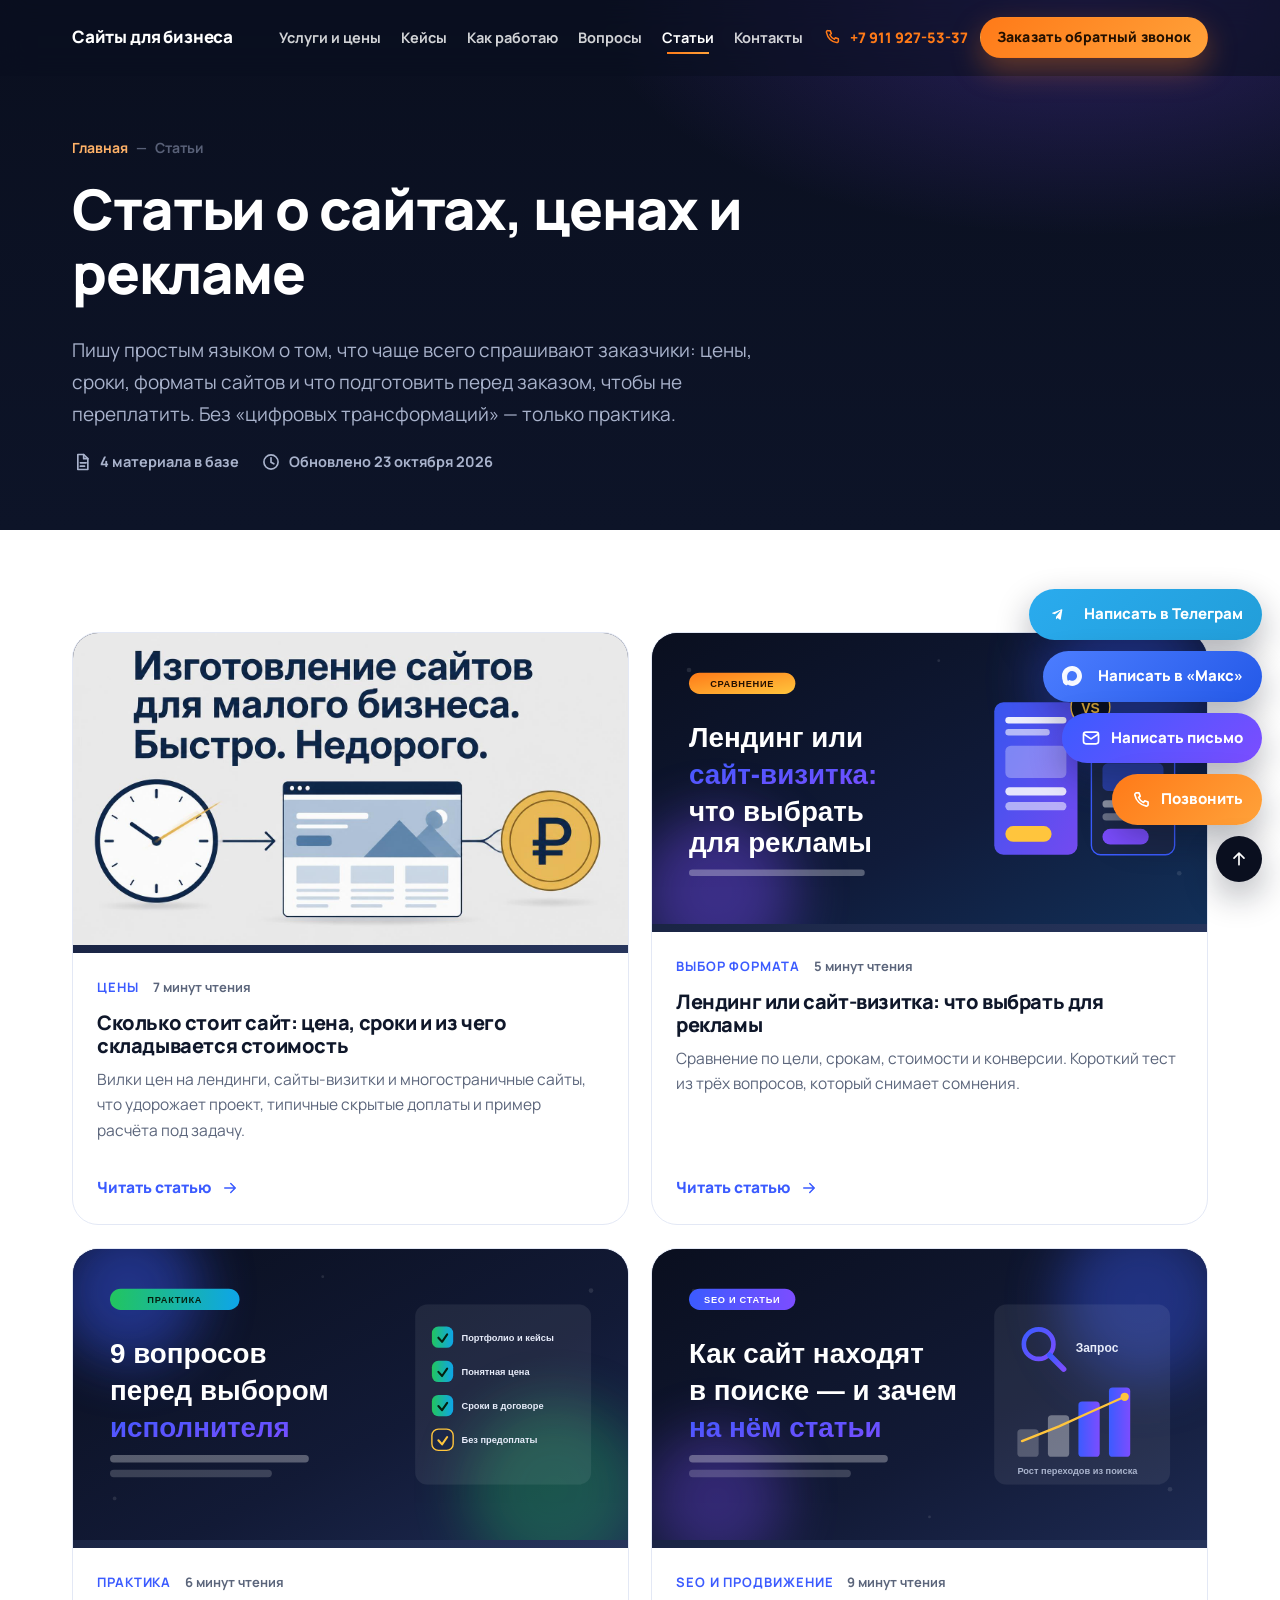
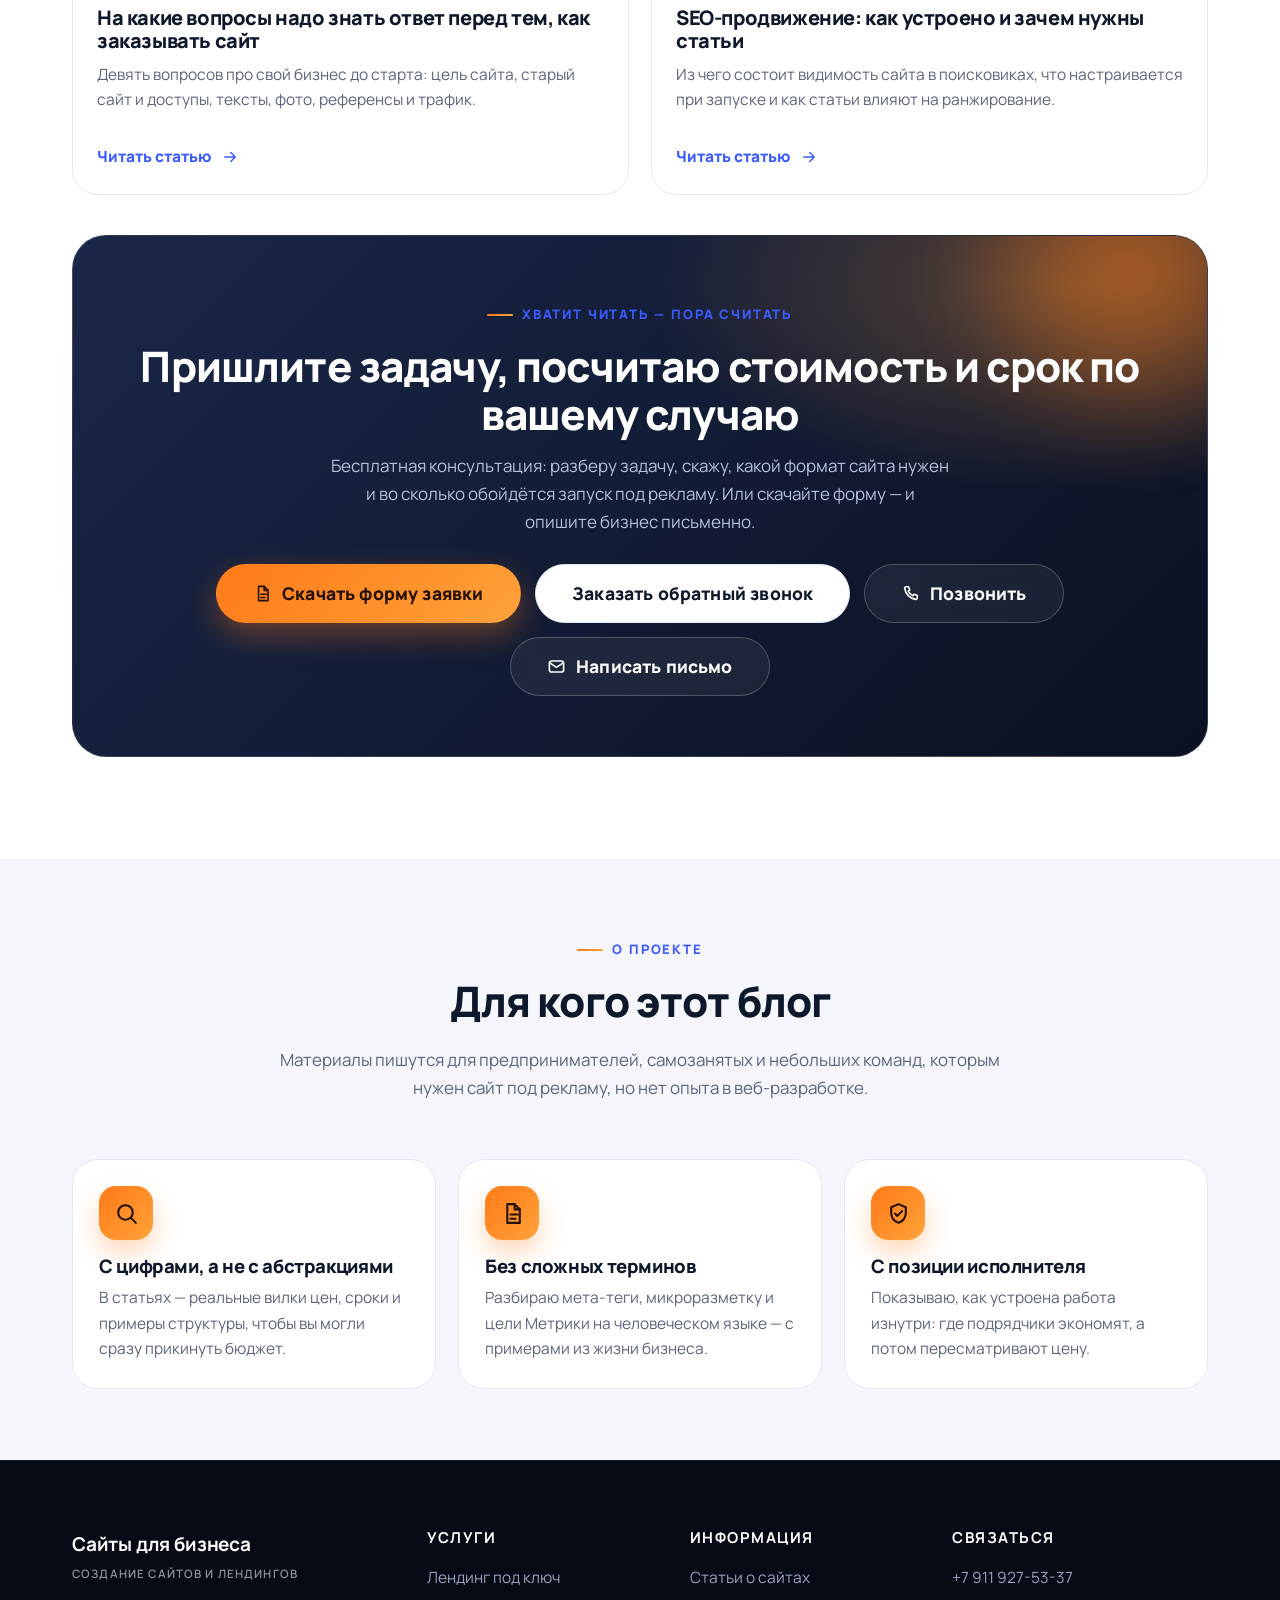
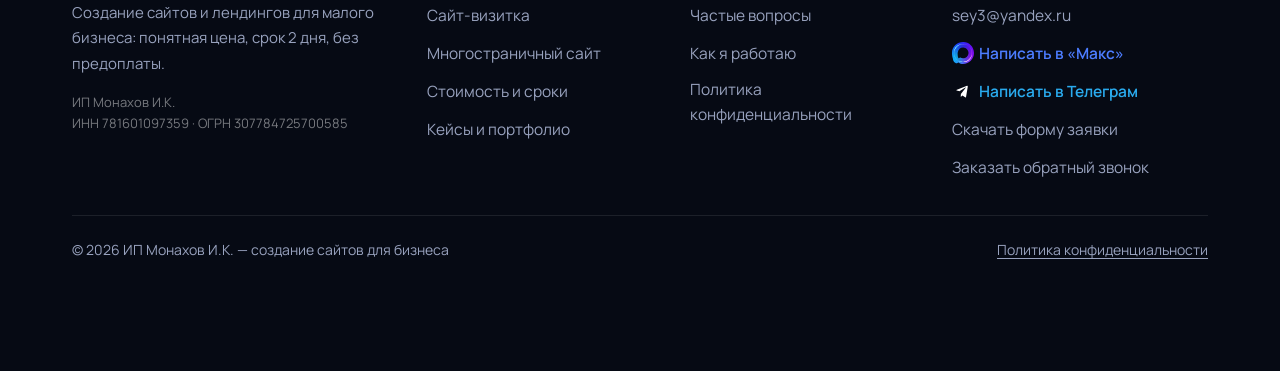
==== commit 571e123f: "Add required consent checkbox to callback forms" ====
--- a/articles.html
+++ b/articles.html
@@ -355,7 +355,13 @@
         <button class="btn btn--cta btn--block btn--lg mt-24" type="submit">
           Отправить заявку <svg class="icon" aria-hidden="true"><use href="#i-arrow"/></svg>
         </button>
-        <p class="form-note">Нажимая кнопку, вы соглашаетесь с <a href="privacy.html">политикой конфиденциальности</a>.</p>
+              <div class="field field--check">
+                <label class="check">
+                  <input type="checkbox" name="consent" required>
+                  <span>Я даю согласие на обработку персональных данных в соответствии с <a href="privacy.html">политикой конфиденциальности</a></span>
+                </label>
+                <span class="field__error">Необходимо дать согласие на обработку персональных данных</span>
+              </div>
         <div class="form-success" role="status">
           <i><svg class="icon" aria-hidden="true"><use href="#i-check"/></svg></i>
           <h4>Заявка сформирована!</h4>
--- a/css/style.css
+++ b/css/style.css
@@ -1234,6 +1234,28 @@
 }
 .form-note a { color: var(--brand); text-decoration: underline; font-weight: 700; }
 
+.field--check { margin-top: 16px; }
+.check {
+  display: flex;
+  align-items: flex-start;
+  gap: 10px;
+  font-size: 14px;
+  color: var(--muted);
+  line-height: 1.5;
+  cursor: pointer;
+  font-weight: 600;
+}
+.check input[type="checkbox"] {
+  width: 18px;
+  height: 18px;
+  margin-top: 2px;
+  flex: none;
+  accent-color: var(--brand);
+  cursor: pointer;
+}
+.check a { color: var(--brand); text-decoration: underline; font-weight: 700; }
+.field--check.field--error .check { color: var(--red); }
+
 .form-success {
   display: none;
   text-align: center;
@@ -1257,7 +1279,7 @@
 .footer {
   background: #060A14;
   color: #98A2BE;
-  padding: clamp(44px, 6vw, 68px) 0 26px;
+  padding: clamp(44px, 6vw, 68px) 0 110px;
   border-top: 1px solid rgba(255, 255, 255, .07);
 }
 .footer__grid {
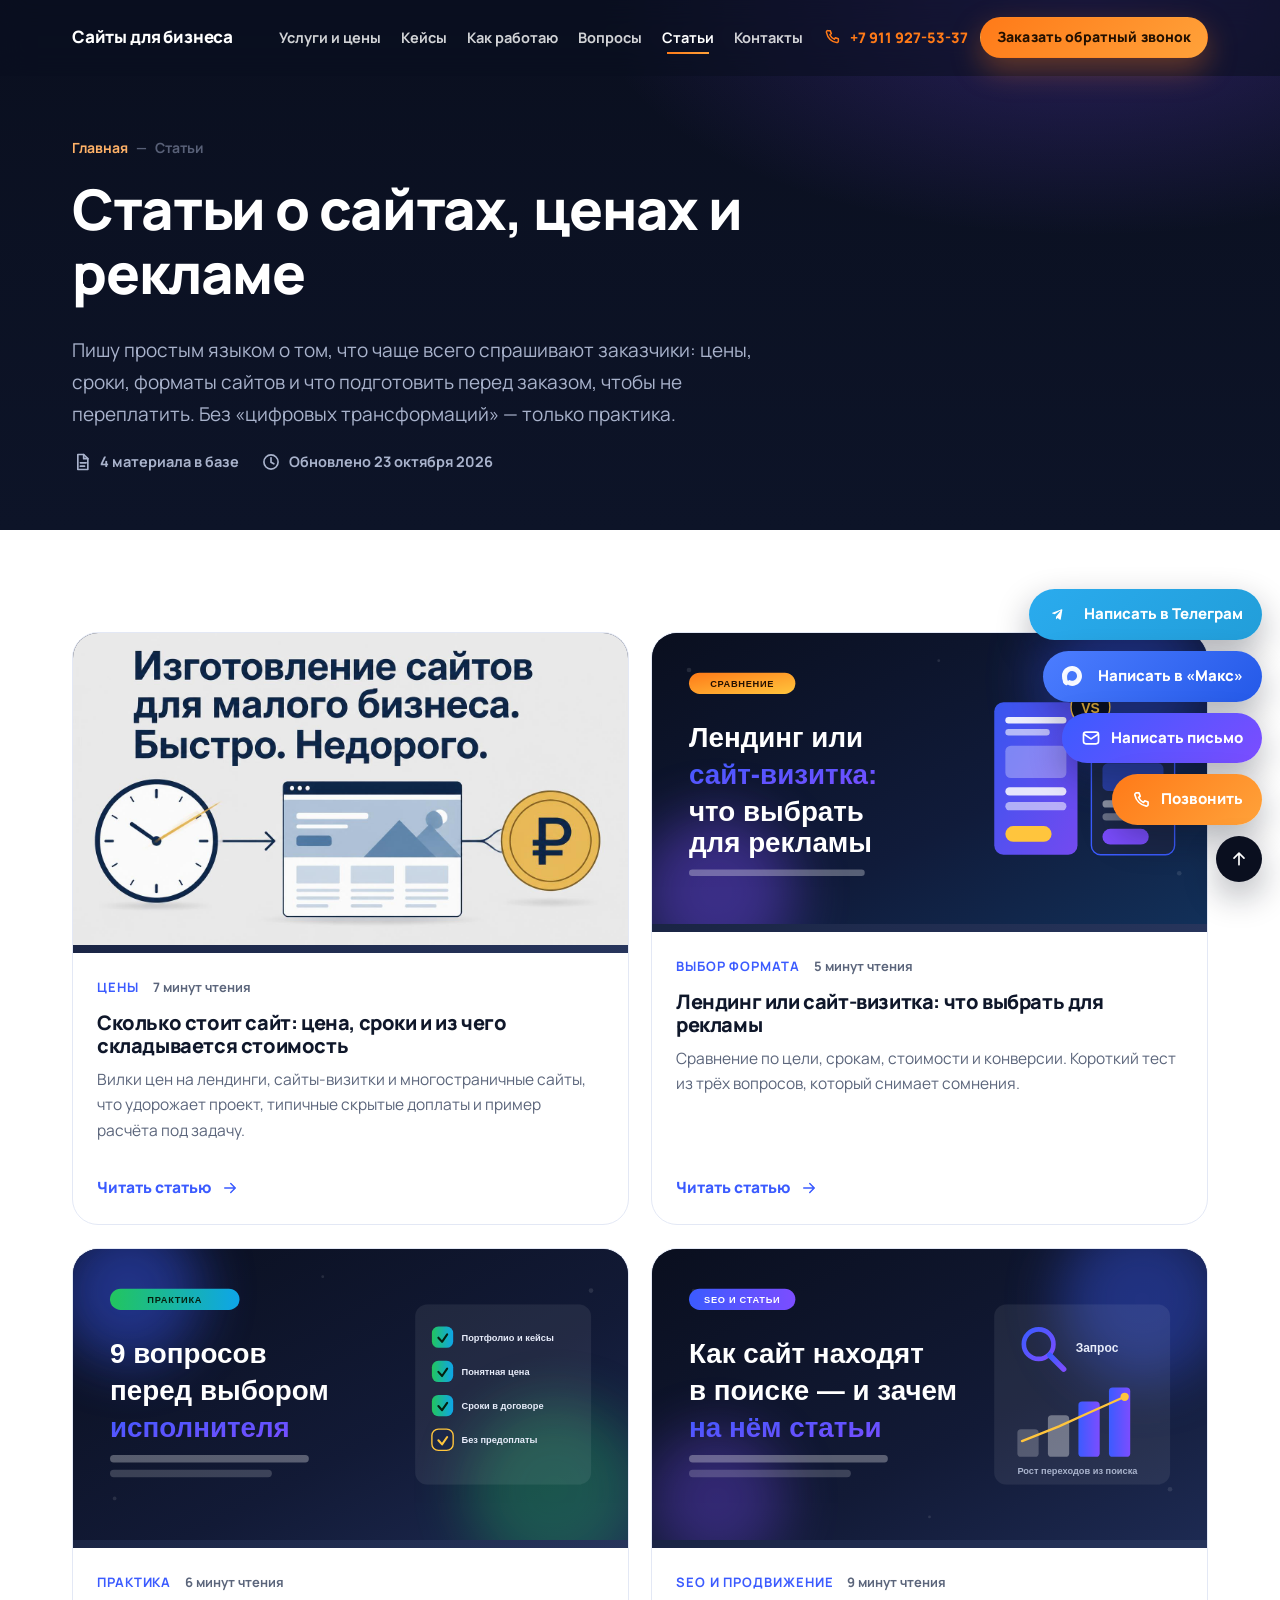
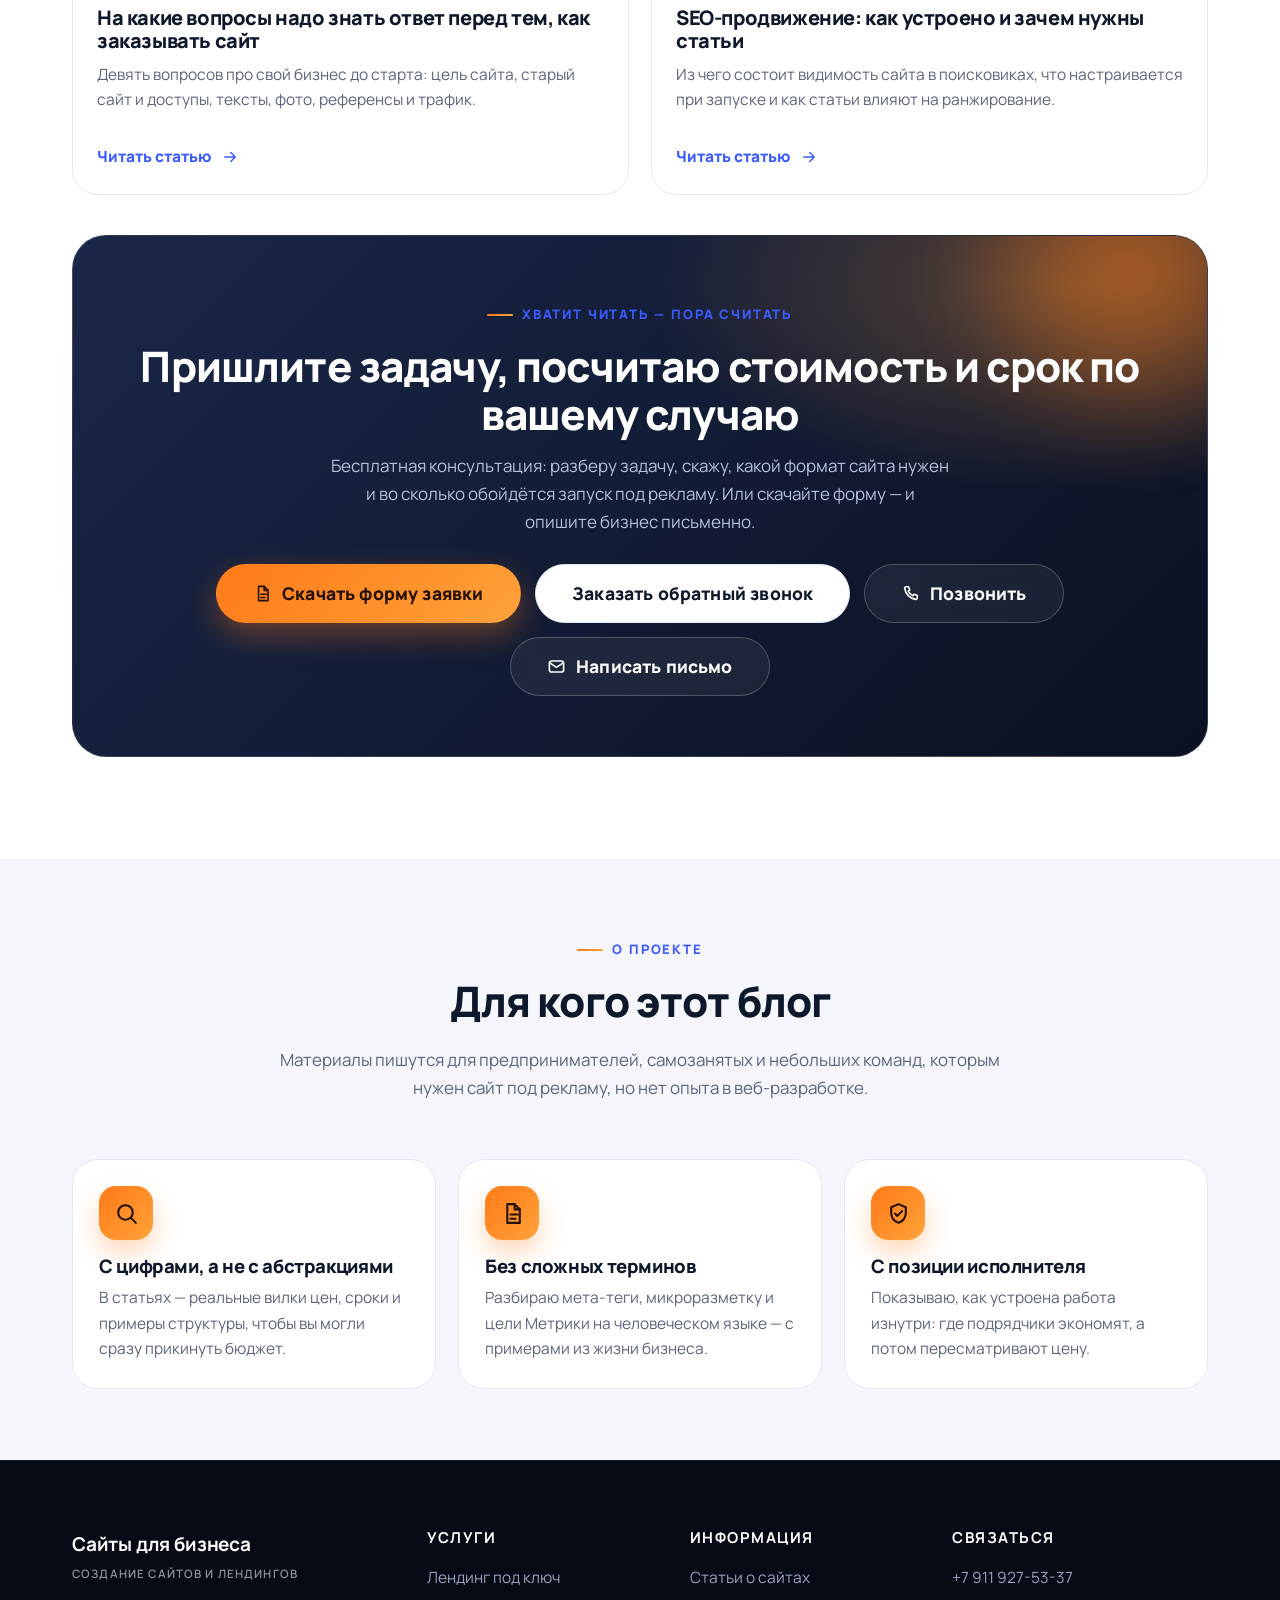
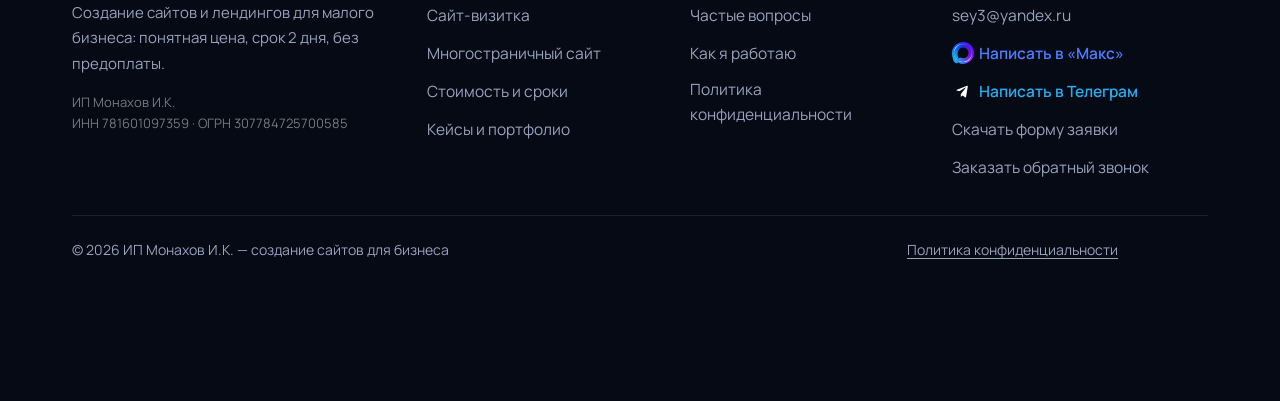
==== commit cba8ad5a: "Update site URLs to https://landing-site.ru" ====
--- a/articles.html
+++ b/articles.html
@@ -10,14 +10,14 @@
   <meta name="author" content="Игорь — создание сайтов для бизнеса">
   <meta name="robots" content="index, follow, max-image-preview:large">
   <meta name="theme-color" content="#0A0F1F">
-  <link rel="canonical" href="https://system785.github.io/Landing-Site/articles.html">
+  <link rel="canonical" href="https://landing-site.ru/articles.html">
 
   <meta property="og:type" content="website">
   <meta property="og:locale" content="ru_RU">
   <meta property="og:site_name" content="Игорь — сайты для бизнеса">
   <meta property="og:title" content="Статьи о создании сайтов, ценах и сроках">
   <meta property="og:description" content="Сколько стоит сайт, что выбрать для рекламы и как не переплатить подрядчику — практические материалы с цифрами.">
-  <meta property="og:url" content="https://system785.github.io/Landing-Site/articles.html">
+  <meta property="og:url" content="https://landing-site.ru/articles.html">
   <meta name="twitter:card" content="summary_large_image">
   <meta name="twitter:title" content="Статьи о создании сайтов, ценах и сроках">
   <meta name="twitter:description" content="Практические материалы о ценах, сроках и выборе подрядчика на сайт.">
@@ -33,14 +33,14 @@
     "@context": "https://schema.org",
     "@type": "CollectionPage",
     "name": "Статьи о создании сайтов и ценах",
-    "url": "https://system785.github.io/Landing-Site/articles.html",
+    "url": "https://landing-site.ru/articles.html",
     "inLanguage": "ru-RU",
-    "isPartOf": {"@type": "WebSite", "name": "Игорь — сайты для бизнеса", "url": "https://system785.github.io/Landing-Site/"},
+    "isPartOf": {"@type": "WebSite", "name": "Игорь — сайты для бизнеса", "url": "https://landing-site.ru/"},
     "hasPart": [
-      {"@type": "Article", "headline": "Сколько стоит сайт: цена, сроки и из чего складывается стоимость", "url": "https://system785.github.io/Landing-Site/articles/skolko-stoit-sayt-yandex-direct.html", "datePublished": "2026-10-20", "author": {"@type": "Person", "name": "Игорь"}},
-      {"@type": "Article", "headline": "Лендинг или сайт-визитка: что выбрать для рекламы", "url": "https://system785.github.io/Landing-Site/articles/lending-ili-sayt-vizitka.html", "datePublished": "2026-10-20", "author": {"@type": "Person", "name": "Игорь"}},
-      {"@type": "Article", "headline": "На какие вопросы надо знать ответ перед тем, как заказывать сайт", "url": "https://system785.github.io/Landing-Site/articles/voprosy-pered-zakazom-sayta.html", "datePublished": "2026-10-21", "author": {"@type": "Person", "name": "Игорь"}},
-      {"@type": "Article", "headline": "SEO-продвижение: как устроено и зачем нужны статьи", "url": "https://system785.github.io/Landing-Site/articles/seo-stati-ranzhirovanie.html", "datePublished": "2026-10-21", "author": {"@type": "Person", "name": "Игорь"}}
+      {"@type": "Article", "headline": "Сколько стоит сайт: цена, сроки и из чего складывается стоимость", "url": "https://landing-site.ru/articles/skolko-stoit-sayt-yandex-direct.html", "datePublished": "2026-10-20", "author": {"@type": "Person", "name": "Игорь"}},
+      {"@type": "Article", "headline": "Лендинг или сайт-визитка: что выбрать для рекламы", "url": "https://landing-site.ru/articles/lending-ili-sayt-vizitka.html", "datePublished": "2026-10-20", "author": {"@type": "Person", "name": "Игорь"}},
+      {"@type": "Article", "headline": "На какие вопросы надо знать ответ перед тем, как заказывать сайт", "url": "https://landing-site.ru/articles/voprosy-pered-zakazom-sayta.html", "datePublished": "2026-10-21", "author": {"@type": "Person", "name": "Игорь"}},
+      {"@type": "Article", "headline": "SEO-продвижение: как устроено и зачем нужны статьи", "url": "https://landing-site.ru/articles/seo-stati-ranzhirovanie.html", "datePublished": "2026-10-21", "author": {"@type": "Person", "name": "Игорь"}}
     ]
   }
   </script>
@@ -50,8 +50,8 @@
     "@context": "https://schema.org",
     "@type": "BreadcrumbList",
     "itemListElement": [
-      {"@type": "ListItem", "position": 1, "name": "Главная", "item": "https://system785.github.io/Landing-Site/"},
-      {"@type": "ListItem", "position": 2, "name": "Статьи", "item": "https://system785.github.io/Landing-Site/articles.html"}
+      {"@type": "ListItem", "position": 1, "name": "Главная", "item": "https://landing-site.ru/"},
+      {"@type": "ListItem", "position": 2, "name": "Статьи", "item": "https://landing-site.ru/articles.html"}
     ]
   }
   </script>
--- a/css/style.css
+++ b/css/style.css
@@ -1279,7 +1279,7 @@
 .footer {
   background: #060A14;
   color: #98A2BE;
-  padding: clamp(44px, 6vw, 68px) 0 110px;
+  padding: clamp(44px, 6vw, 68px) 0 140px;
   border-top: 1px solid rgba(255, 255, 255, .07);
 }
 .footer__grid {
@@ -1316,7 +1316,10 @@
   align-items: center;
   justify-content: space-between;
   padding-top: 22px;
+  padding-right: 90px;
   font-size: 14px;
+  position: relative;
+  z-index: 1;
 }
 .footer__bottom a { text-decoration: underline; text-underline-offset: 3px; }
 .footer__bottom a:hover { color: var(--cta-2); }
